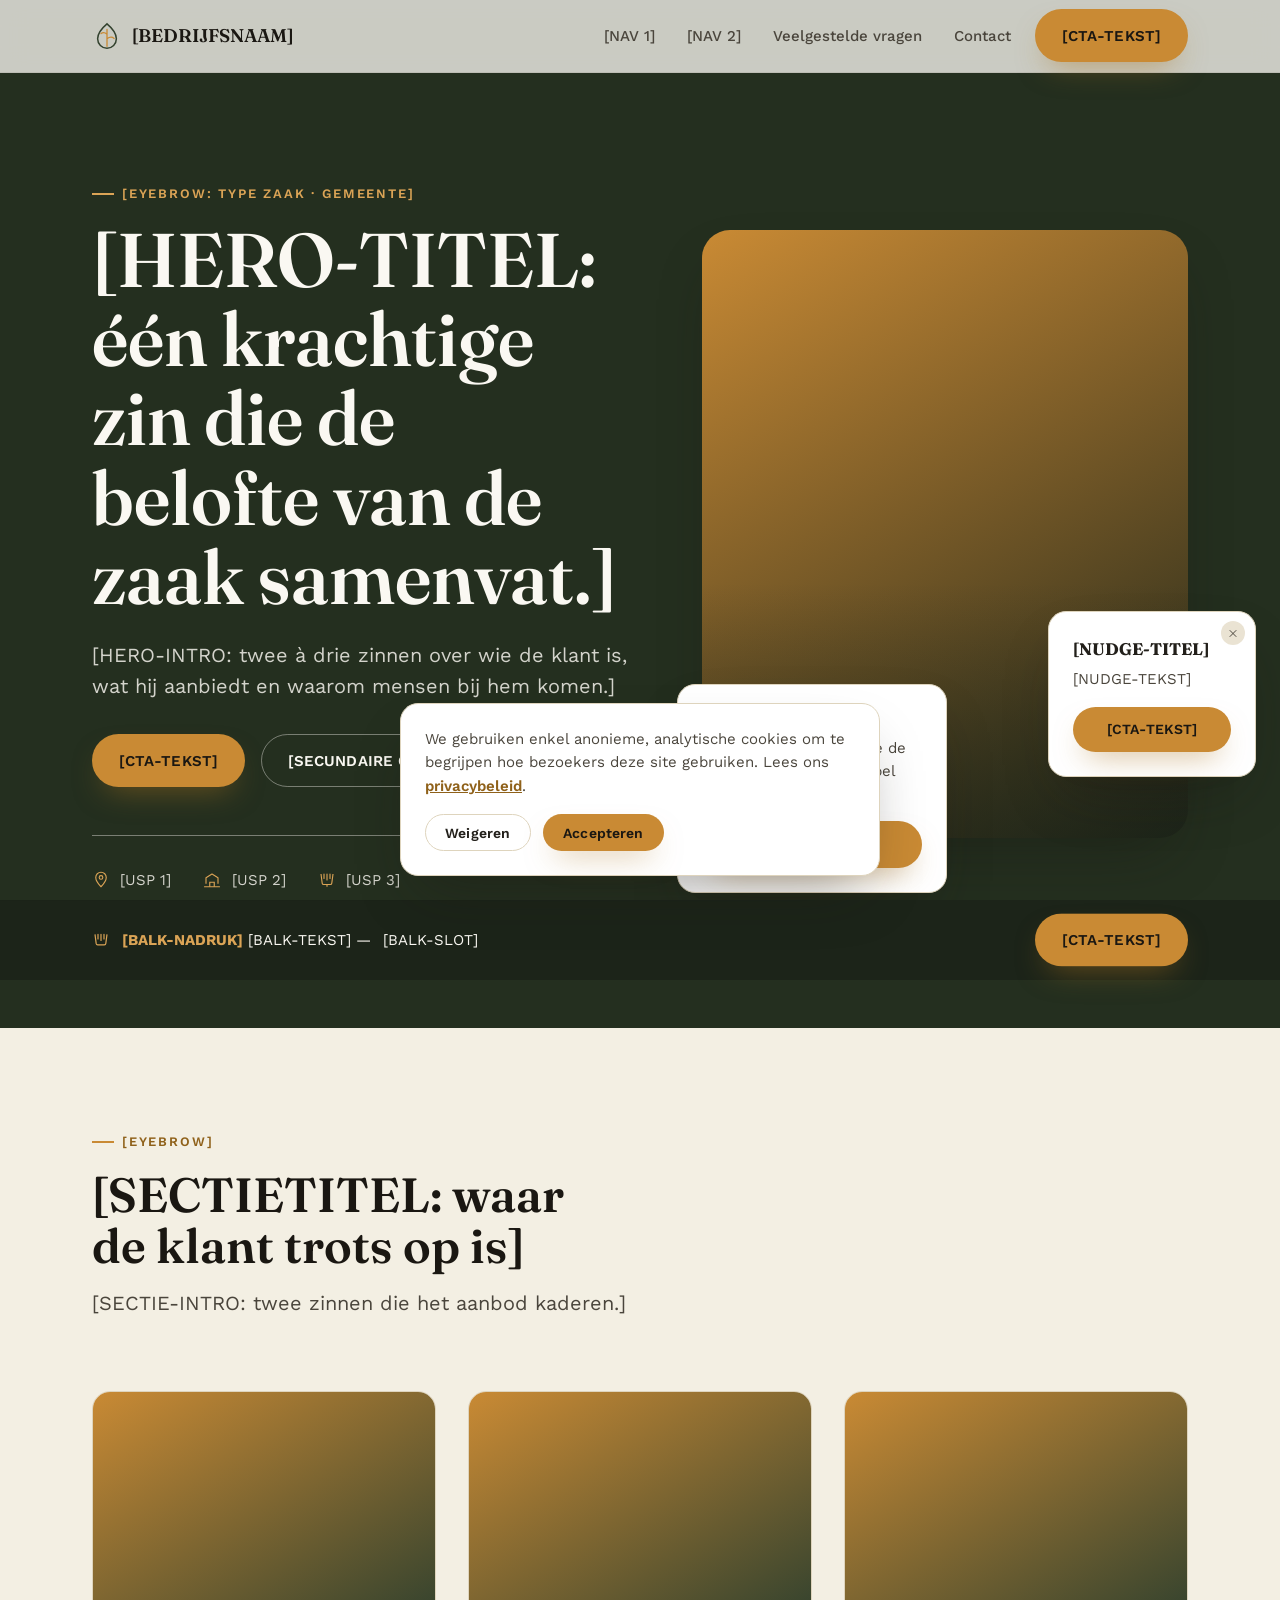
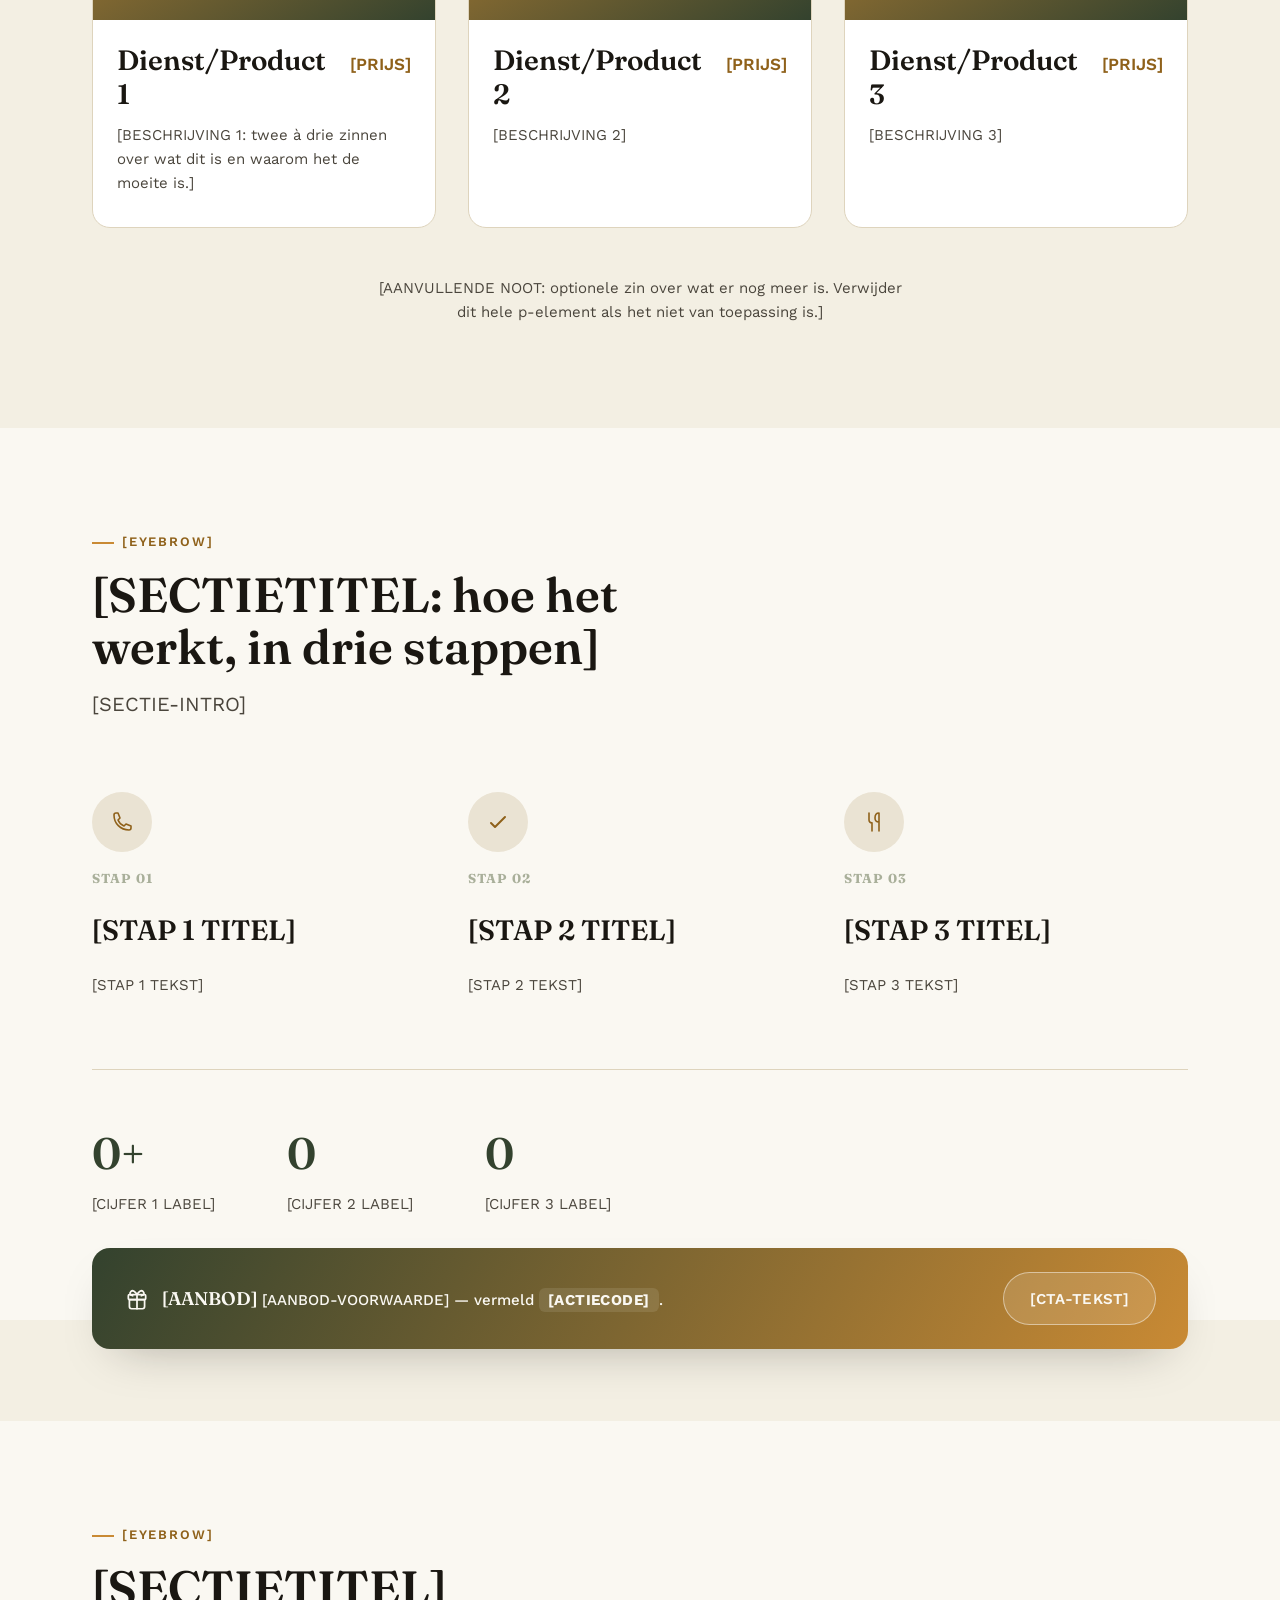
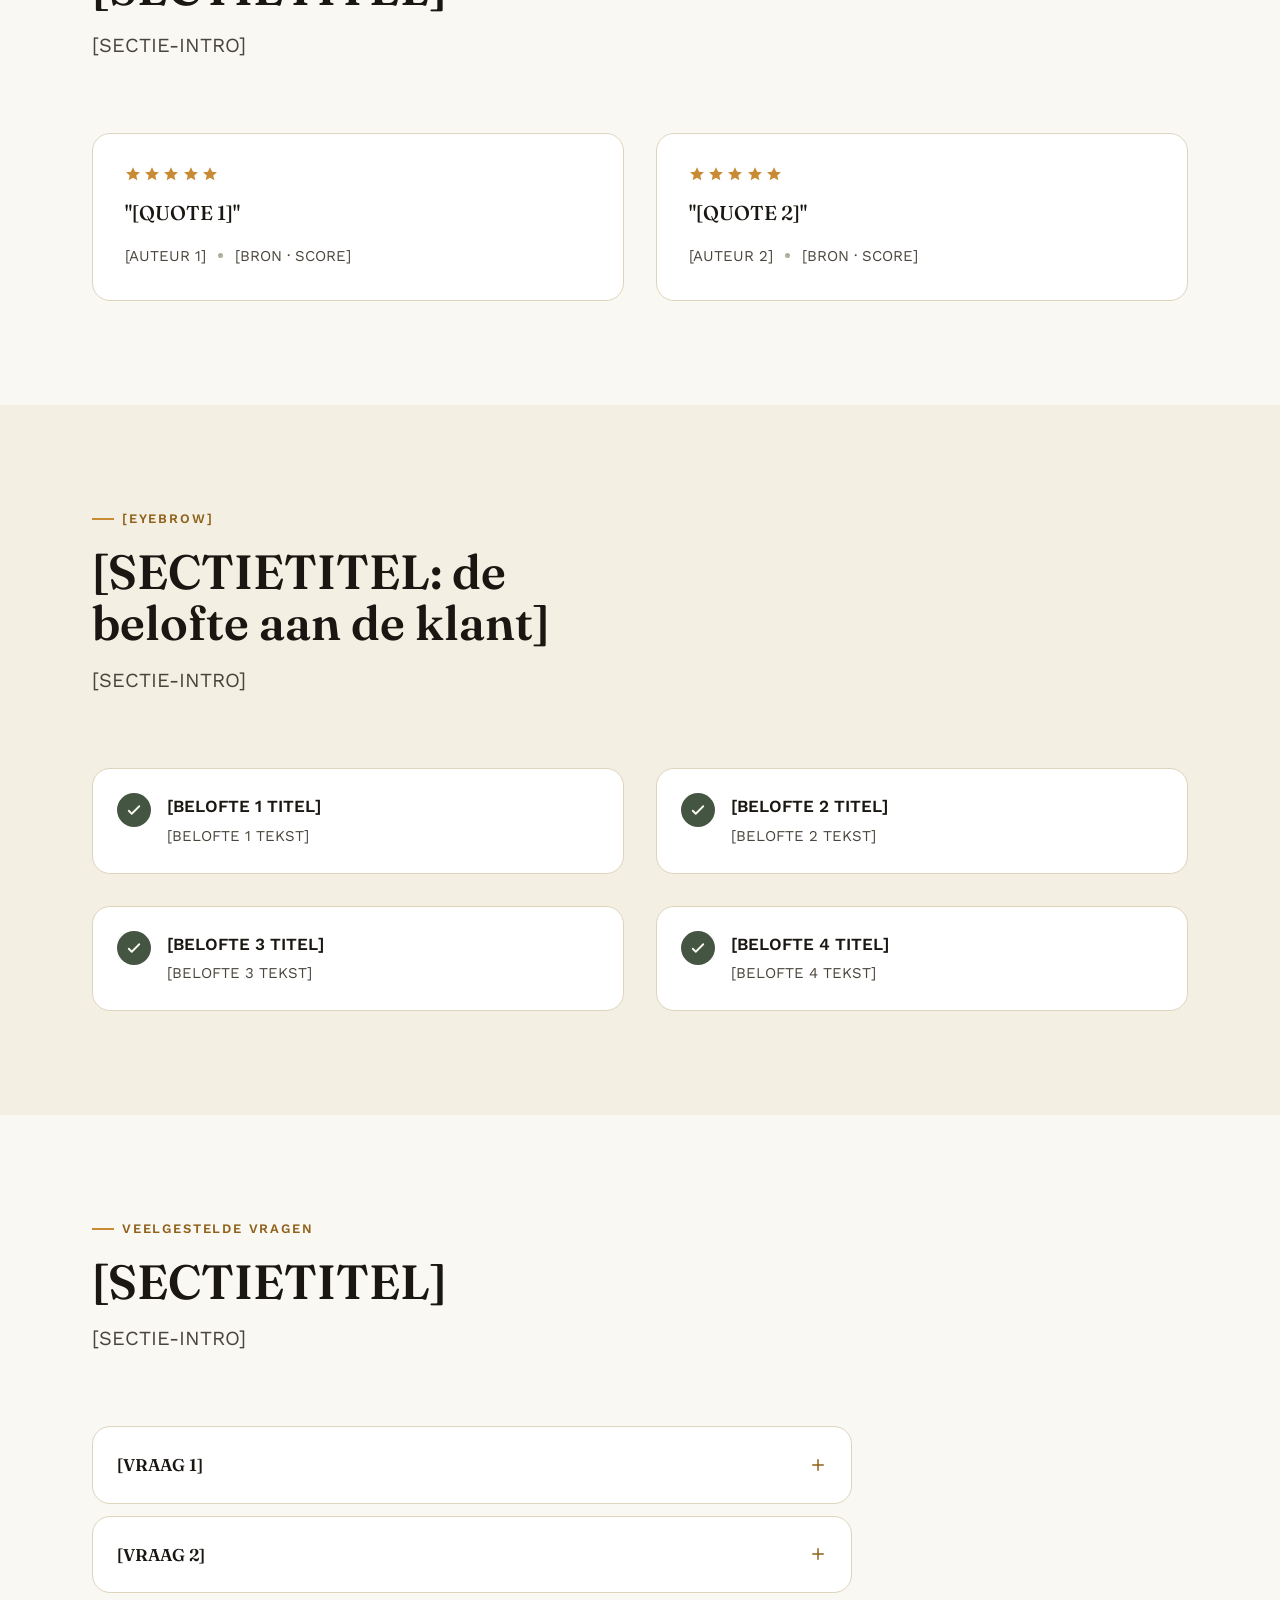
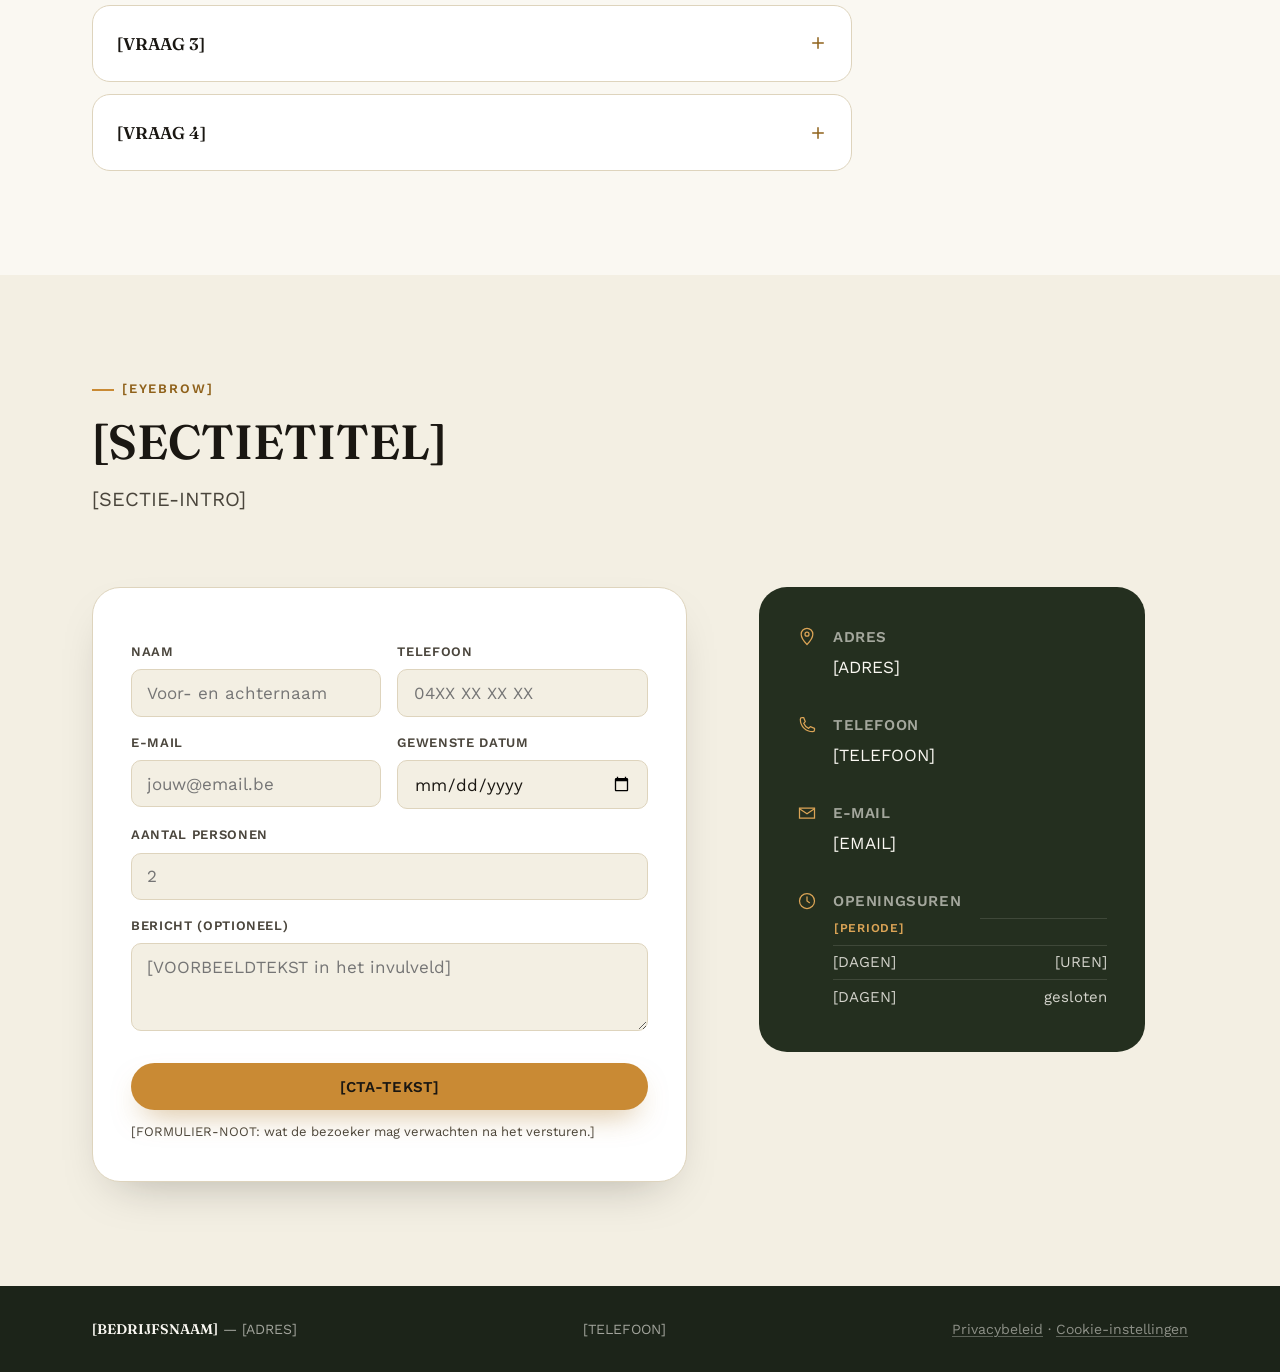
==== index.html @ 11e0e674 "Initial commit" ====
<!--
  ══════════════════════════════════════════════════════════════════════════
  IDENTO WEBSITE STARTER — homepage
  Alles tussen vierkante haken is een placeholder die je per klant invult.
  De antwoorden komen uit de ingevulde PROJECT-BRIEF.md (zie de blanco fiche
  in project-intake.md). Zoek in de repo op "[" om te zien wat nog open is;
  project-kickoff-prompt.md bevat de prompt die dit in een keer invult.

  Bij koppeling van het echte domein: vervang overal https://[DOMEIN]/ door
  de echte URL — hier in de link/meta-tags, in de JSON-LD onderaan de head,
  en in /sitemap.xml en /robots.txt.
  ══════════════════════════════════════════════════════════════════════════
-->
<!DOCTYPE html>
<html lang="nl">
<head>
  <meta charset="utf-8">
  <meta name="viewport" content="width=device-width, initial-scale=1">
  <title>[BEDRIJFSNAAM] — [KORTE BESCHRIJVING]</title>
  <meta name="description" content="[META-BESCHRIJVING: 1 zin van max 155 tekens die de zaak samenvat.]">
  <meta name="robots" content="index, follow">
  <link rel="canonical" href="https://[DOMEIN]/">
  <meta name="theme-color" content="#33422e">

  <!-- Open Graph (Facebook, WhatsApp, LinkedIn...) -->
  <meta property="og:type" content="website">
  <meta property="og:site_name" content="[BEDRIJFSNAAM]">
  <meta property="og:locale" content="nl_BE">
  <meta property="og:title" content="[BEDRIJFSNAAM] — [KORTE BESCHRIJVING]">
  <meta property="og:description" content="[META-BESCHRIJVING]">
  <meta property="og:url" content="https://[DOMEIN]/">
  <meta property="og:image" content="https://[DOMEIN]/assets/img/og-image.jpg">
  <meta property="og:image:width" content="1200">
  <meta property="og:image:height" content="630">
  <meta property="og:image:alt" content="[OG-AFBEELDING ALT-TEKST]">

  <!-- Twitter/X -->
  <meta name="twitter:card" content="summary_large_image">
  <meta name="twitter:title" content="[BEDRIJFSNAAM] — [KORTE BESCHRIJVING]">
  <meta name="twitter:description" content="[META-BESCHRIJVING]">
  <meta name="twitter:image" content="https://[DOMEIN]/assets/img/og-image.jpg">

  <!-- Favicons.
       favicon.ico en assets/img/favicon.svg zitten in deze template als
       neutrale placeholder. Nog toe te voegen per klant:
         assets/img/apple-touch-icon.png   (180x180)
         assets/img/icon-192.png           (PWA-manifest)
         assets/img/icon-512.png           (PWA-manifest)
         assets/img/og-image.jpg           (1200x630, social sharing) -->
  <link rel="icon" href="favicon.ico" sizes="any">
  <link rel="icon" href="assets/img/favicon.svg" type="image/svg+xml">
  <link rel="apple-touch-icon" href="assets/img/apple-touch-icon.png">
  <link rel="manifest" href="site.webmanifest">

  <!-- Fonts: preconnect + non-blocking load (print-media trick), met
       noscript-fallback. Andere fonts per klant? Pas ze hier én in
       brand.css (--font-display / --font-body) samen aan. -->
  <link rel="preconnect" href="https://fonts.googleapis.com">
  <link rel="preconnect" href="https://fonts.gstatic.com" crossorigin>
  <link rel="preload" as="style" href="https://fonts.googleapis.com/css2?family=Fraunces:opsz,wght@9..144,400;9..144,500;9..144,600;9..144,700&family=Work+Sans:wght@400;500;600;700&display=swap">
  <link href="https://fonts.googleapis.com/css2?family=Fraunces:opsz,wght@9..144,400;9..144,500;9..144,600;9..144,700&family=Work+Sans:wght@400;500;600;700&display=swap" rel="stylesheet" media="print" onload="this.media='all'">
  <noscript><link href="https://fonts.googleapis.com/css2?family=Fraunces:opsz,wght@9..144,400;9..144,500;9..144,600;9..144,700&family=Work+Sans:wght@400;500;600;700&display=swap" rel="stylesheet"></noscript>

  <!-- Volgorde is belangrijk: brand → layout → components → pagina -->
  <link rel="stylesheet" href="assets/css/brand.css">
  <link rel="stylesheet" href="assets/css/layout.css">
  <link rel="stylesheet" href="assets/css/components.css">
  <link rel="stylesheet" href="assets/css/pages/home.css">

  <!-- JSON-LD: structured data voor Google. Zelfde veldstructuur als een
       ingevuld project, maar met placeholders. Kies bij @type het passende
       schema.org-type voor de klant: LocalBusiness, Restaurant, Store,
       ProfessionalService, Dentist, HairSalon... -->
  <script type="application/ld+json">
  {
    "@context": "https://schema.org",
    "@type": "LocalBusiness",
    "@id": "https://[DOMEIN]/#bedrijf",
    "name": "[BEDRIJFSNAAM]",
    "image": ["https://[DOMEIN]/assets/img/og-image.jpg"],
    "url": "https://[DOMEIN]/",
    "telephone": "[TELEFOON-E164]",
    "email": "[EMAIL]",
    "priceRange": "[PRIJSKLASSE]",
    "address": {
      "@type": "PostalAddress",
      "streetAddress": "[STRAAT EN NUMMER]",
      "postalCode": "[POSTCODE]",
      "addressLocality": "[GEMEENTE]",
      "addressCountry": "BE"
    },
    "geo": {
      "@type": "GeoCoordinates",
      "latitude": 0.0,
      "longitude": 0.0
    },
    "sameAs": [
      "https://[DOMEIN]/",
      "[SOCIAL-MEDIA-URL]"
    ],
    "openingHoursSpecification": [
      { "@type": "OpeningHoursSpecification", "dayOfWeek": ["Monday","Tuesday","Wednesday","Thursday","Friday"], "opens": "09:00", "closes": "17:00" }
    ]
  }
  </script>
</head>
<body>

<a class="skip-link" href="#main-content">Ga naar inhoud</a>

<div class="progress-bar" aria-hidden="true"><div class="progress-bar-fill" id="progressFill"></div></div>

<nav class="nav" aria-label="Hoofdnavigatie">
  <div class="wrap nav-inner">
    <a href="#hero" class="brand-mark">
      <!-- Placeholder-logo. Vervang dit svg-blok door het logo van de klant,
           of zet er een img met het logobestand in de plaats. -->
      <svg width="30" height="30" viewBox="0 0 32 32" fill="none" aria-hidden="true">
        <path d="M16 3C10 8 6 13.5 6 19a10 10 0 0 0 20 0c0-5.5-4-11-10-16Z" stroke="#33422e" stroke-width="1.6"/>
        <path d="M16 9v18M16 14c-2.4-2-4.6-2-6.4-.6M16 19c2.8-2.2 5.4-2.2 7.6-.4" stroke="#c98a34" stroke-width="1.4" stroke-linecap="round"/>
      </svg>
      [BEDRIJFSNAAM]
    </a>
    <div class="nav-cta">
      <div class="nav-links-list">
        <a href="#diensten">[NAV 1]</a>
        <a href="#ervaringen">[NAV 2]</a>
        <a href="#faq">Veelgestelde vragen</a>
        <a href="contact/">Contact</a>
      </div>
      <a href="#contact-formulier" class="btn btn-primary nav-pulse-btn">[CTA-TEKST]</a>
    </div>
  </div>
</nav>

<header class="hero" id="hero">
  <div class="hero-mesh" aria-hidden="true"></div>
  <div class="wrap hero-grid">
    <div class="hero-card reveal">
      <span class="eyebrow">[EYEBROW: type zaak · gemeente]</span>
      <h1>[HERO-TITEL: één krachtige zin die de belofte van de zaak samenvat.]</h1>
      <p class="lead">[HERO-INTRO: twee à drie zinnen over wie de klant is, wat hij aanbiedt en waarom mensen bij hem komen.]</p>
      <div class="hero-actions">
        <a href="#contact-formulier" class="btn btn-primary">
          [CTA-TEKST]
        </a>
        <a href="#diensten" class="btn btn-ghost">[SECUNDAIRE CTA]</a>
      </div>
      <div class="hero-chips">
        <div class="hero-chip">
          <svg width="18" height="18" viewBox="0 0 24 24" fill="none" aria-hidden="true"><path d="M12 21s7-7.4 7-12.4A7 7 0 0 0 5 8.6C5 13.6 12 21 12 21Z" stroke="currentColor" stroke-width="1.5" stroke-linejoin="round"/><circle cx="12" cy="8.6" r="2.4" stroke="currentColor" stroke-width="1.5"/></svg>
          [USP 1]
        </div>
        <div class="hero-chip">
          <svg width="18" height="18" viewBox="0 0 24 24" fill="none" aria-hidden="true"><path d="M4 17V9l8-5 8 5v8" stroke="currentColor" stroke-width="1.5" stroke-linejoin="round"/><path d="M9 21v-6h6v6" stroke="currentColor" stroke-width="1.5"/><path d="M2 21h20" stroke="currentColor" stroke-width="1.5" stroke-linecap="round"/></svg>
          [USP 2]
        </div>
        <div class="hero-chip">
          <svg width="18" height="18" viewBox="0 0 24 24" fill="none" aria-hidden="true"><path d="M4 4l1.6 12.4A2 2 0 0 0 7.6 18h8.8a2 2 0 0 0 2-1.8L20 4" stroke="currentColor" stroke-width="1.5" stroke-linejoin="round"/><path d="M8 4v6M12 4v8M16 4v6" stroke="currentColor" stroke-width="1.5" stroke-linecap="round"/><path d="M12 18v3" stroke="currentColor" stroke-width="1.5"/></svg>
          [USP 3]
        </div>
      </div>
    </div>

    <div class="hero-visual reveal" id="heroVisual">
      <!-- HERO-AFBEELDING — nu een lege gradient-placeholder.
           .hero-photo heeft in home.css al een merkgradient als achtergrond,
           dus dit blok is meteen presentabel zonder dat er een bestand is.

           Een echte foto erin? Plaats een picture-element binnen de div
           hieronder (assets/img/hero.avif / .webp / .jpg, ca. 1100x693),
           met avif en webp als source en jpg als img-fallback, plus
           loading="eager" en fetchpriority="high".

           De parallax in site.js zoekt een img binnen #heroPhoto en doet
           gewoon niets zolang die er niet is. -->
      <div class="hero-photo" id="heroPhoto"></div>
      <div class="hero-booking-card">
        <div class="hero-booking-top">
          <svg width="18" height="18" viewBox="0 0 24 24" fill="none" aria-hidden="true"><path d="M4 4l1.6 12.4A2 2 0 0 0 7.6 18h8.8a2 2 0 0 0 2-1.8L20 4" stroke="currentColor" stroke-width="1.6" stroke-linejoin="round"/><path d="M8 4v6M12 4v8M16 4v6" stroke="currentColor" stroke-width="1.6" stroke-linecap="round"/></svg>
          <span>[BLOKTITEL]</span>
        </div>
        <p>[BLOKTEKST: één zin die de bezoeker over de drempel helpt.]</p>
        <a href="#contact-formulier" class="btn btn-primary">[CTA-TEKST]</a>
      </div>
    </div>
  </div>
</header>

<main id="main-content">
  <!-- ══ DIENSTEN / PRODUCTEN ══
       Drie kaarten als startpunt. Per klant vul je titel, prijs en
       beschrijving in. Meer of minder dan drie? Kopieer of verwijder een
       article.dish-card; het grid schikt zich automatisch.

       De gekleurde vlakken komen uit .dish-visual-1/2/3 in home.css. Wil je
       er foto's in, plaats dan een img binnen .dish-visual met
       loading="lazy". De CSS zorgt zelf voor object-fit: cover in een vast
       3:2-kader, dus staande én liggende bronfoto's krijgen dezelfde
       hoogte en de kaarten blijven gelijk. -->
  <section class="section" id="diensten">
    <div class="wrap">
      <div class="section-head reveal">
        <span class="eyebrow">[EYEBROW]</span>
        <h2>[SECTIETITEL: waar de klant trots op is]</h2>
        <p>[SECTIE-INTRO: twee zinnen die het aanbod kaderen.]</p>
      </div>
      <div class="dish-grid">
        <article class="dish-card reveal">
          <div class="dish-visual dish-visual-1"></div>
          <div class="dish-body">
            <div class="dish-top">
              <h3>Dienst/Product 1</h3>
              <span class="dish-price">[PRIJS]</span>
            </div>
            <p>[BESCHRIJVING 1: twee à drie zinnen over wat dit is en waarom het de moeite is.]</p>
          </div>
        </article>

        <article class="dish-card reveal">
          <div class="dish-visual dish-visual-2"></div>
          <div class="dish-body">
            <div class="dish-top">
              <h3>Dienst/Product 2</h3>
              <span class="dish-price">[PRIJS]</span>
            </div>
            <p>[BESCHRIJVING 2]</p>
          </div>
        </article>

        <article class="dish-card reveal">
          <div class="dish-visual dish-visual-3"></div>
          <div class="dish-body">
            <div class="dish-top">
              <h3>Dienst/Product 3</h3>
              <span class="dish-price">[PRIJS]</span>
            </div>
            <p>[BESCHRIJVING 3]</p>
          </div>
        </article>
      </div>
      <p class="dish-note reveal">[AANVULLENDE NOOT: optionele zin over wat er nog meer is. Verwijder dit hele p-element als het niet van toepassing is.]</p>
    </div>
  </section>

  <section class="section section-alt" id="zo-werkt-het">
    <div class="wrap">
      <div class="section-head reveal">
        <span class="eyebrow">[EYEBROW]</span>
        <h2>[SECTIETITEL: hoe het werkt, in drie stappen]</h2>
        <p>[SECTIE-INTRO]</p>
      </div>
      <div class="steps-grid">
        <div class="step-card reveal">
          <div class="step-icon">
            <svg width="24" height="24" viewBox="0 0 24 24" fill="none" aria-hidden="true"><path d="M4 5c0-1 1-2 2-2h2l2 5-2 2c1 2.5 3.5 5 6 6l2-2 5 2v2c0 1-1 2-2 2C10.5 20 4 13.5 4 5Z" stroke="currentColor" stroke-width="1.6" stroke-linejoin="round"/></svg>
          </div>
          <span class="step-num">STAP 01</span>
          <h3>[STAP 1 TITEL]</h3>
          <p>[STAP 1 TEKST]</p>
        </div>
        <div class="step-card reveal">
          <div class="step-icon">
            <svg width="24" height="24" viewBox="0 0 24 24" fill="none" aria-hidden="true"><path d="M5 13l4 4L19 7" stroke="currentColor" stroke-width="2" stroke-linecap="round" stroke-linejoin="round"/></svg>
          </div>
          <span class="step-num">STAP 02</span>
          <h3>[STAP 2 TITEL]</h3>
          <p>[STAP 2 TEKST]</p>
        </div>
        <div class="step-card reveal">
          <div class="step-icon">
            <svg width="24" height="24" viewBox="0 0 24 24" fill="none" aria-hidden="true"><path d="M7 3v7c0 1.7 1.3 3 3 2.8V21M17 3v18M17 3c-2.5 0-4 1.8-4 5s1.5 4 4 4" stroke="currentColor" stroke-width="1.6" stroke-linecap="round" stroke-linejoin="round"/></svg>
          </div>
          <span class="step-num">STAP 03</span>
          <h3>[STAP 3 TITEL]</h3>
          <p>[STAP 3 TEKST]</p>
        </div>
      </div>
      <!-- data-count-to is het eindgetal waar de teller naartoe animeert.
           Zet daar het echte cijfer; de tekst ertussen is wat een bezoeker
           zonder JavaScript ziet. -->
      <div class="stats-row reveal">
        <div class="stat-item">
          <span class="stat-num" data-count-to="0" data-suffix="+">0+</span>
          <span class="stat-label">[CIJFER 1 LABEL]</span>
        </div>
        <div class="stat-item">
          <span class="stat-num" data-count-to="0">0</span>
          <span class="stat-label">[CIJFER 2 LABEL]</span>
        </div>
        <div class="stat-item">
          <span class="stat-num" data-count-to="0">0</span>
          <span class="stat-label">[CIJFER 3 LABEL]</span>
        </div>
      </div>
    </div>
  </section>

  <!-- Actiebalk. Geen aanbieding bij deze klant? Verwijder deze hele wrap-div. -->
  <div class="wrap">
    <div class="offer-bar reveal">
      <div class="offer-bar-text">
        <svg width="26" height="26" viewBox="0 0 24 24" fill="none" aria-hidden="true"><path d="M12 8v13M12 8c-1.5-3-4-4.5-5.5-3S5 8.5 8 9M12 8c1.5-3 4-4.5 5.5-3S19 8.5 16 9" stroke="#faf8f2" stroke-width="1.6" stroke-linecap="round" stroke-linejoin="round"/><rect x="4" y="8" width="16" height="4.5" rx="1" stroke="#faf8f2" stroke-width="1.6"/><path d="M5 12.5h14V19a2 2 0 0 1-2 2H7a2 2 0 0 1-2-2v-6.5Z" stroke="#faf8f2" stroke-width="1.6" stroke-linejoin="round"/></svg>
        <span><strong>[AANBOD]</strong> [AANBOD-VOORWAARDE] — vermeld <code>[ACTIECODE]</code>.</span>
      </div>
      <a href="#contact-formulier" class="btn btn-outline" style="background:rgba(250,248,242,0.14); border-color:rgba(250,248,242,0.5); color:var(--linen-50);">[CTA-TEKST]</a>
    </div>
  </div>

  <!-- ══ ERVARINGEN ══
       Gebruik hier alleen echte, herleidbare quotes. Verzonnen reviews zijn
       in België een misleidende handelspraktijk. Heeft de klant nog geen
       reviews? Verwijder dan deze hele section. -->
  <section class="section section-alt" id="ervaringen">
    <div class="wrap">
      <div class="section-head reveal">
        <span class="eyebrow">[EYEBROW]</span>
        <h2>[SECTIETITEL]</h2>
        <p>[SECTIE-INTRO]</p>
      </div>
      <div class="quote-row">
        <div class="quote-card reveal">
          <div class="stars" aria-hidden="true">
            <svg width="16" height="16" viewBox="0 0 20 20" fill="currentColor"><path d="M10 1.5l2.6 5.6 6.1.6-4.6 4.1 1.3 6-5.4-3.1-5.4 3.1 1.3-6-4.6-4.1 6.1-.6L10 1.5Z"/></svg>
            <svg width="16" height="16" viewBox="0 0 20 20" fill="currentColor"><path d="M10 1.5l2.6 5.6 6.1.6-4.6 4.1 1.3 6-5.4-3.1-5.4 3.1 1.3-6-4.6-4.1 6.1-.6L10 1.5Z"/></svg>
            <svg width="16" height="16" viewBox="0 0 20 20" fill="currentColor"><path d="M10 1.5l2.6 5.6 6.1.6-4.6 4.1 1.3 6-5.4-3.1-5.4 3.1 1.3-6-4.6-4.1 6.1-.6L10 1.5Z"/></svg>
            <svg width="16" height="16" viewBox="0 0 20 20" fill="currentColor"><path d="M10 1.5l2.6 5.6 6.1.6-4.6 4.1 1.3 6-5.4-3.1-5.4 3.1 1.3-6-4.6-4.1 6.1-.6L10 1.5Z"/></svg>
            <svg width="16" height="16" viewBox="0 0 20 20" fill="currentColor"><path d="M10 1.5l2.6 5.6 6.1.6-4.6 4.1 1.3 6-5.4-3.1-5.4 3.1 1.3-6-4.6-4.1 6.1-.6L10 1.5Z"/></svg>
          </div>
          <p class="quote-text">"[QUOTE 1]"</p>
          <div class="quote-attr"><span>[AUTEUR 1]</span><span class="dot"></span><span>[BRON · SCORE]</span></div>
        </div>
        <div class="quote-card reveal">
          <div class="stars" aria-hidden="true">
            <svg width="16" height="16" viewBox="0 0 20 20" fill="currentColor"><path d="M10 1.5l2.6 5.6 6.1.6-4.6 4.1 1.3 6-5.4-3.1-5.4 3.1 1.3-6-4.6-4.1 6.1-.6L10 1.5Z"/></svg>
            <svg width="16" height="16" viewBox="0 0 20 20" fill="currentColor"><path d="M10 1.5l2.6 5.6 6.1.6-4.6 4.1 1.3 6-5.4-3.1-5.4 3.1 1.3-6-4.6-4.1 6.1-.6L10 1.5Z"/></svg>
            <svg width="16" height="16" viewBox="0 0 20 20" fill="currentColor"><path d="M10 1.5l2.6 5.6 6.1.6-4.6 4.1 1.3 6-5.4-3.1-5.4 3.1 1.3-6-4.6-4.1 6.1-.6L10 1.5Z"/></svg>
            <svg width="16" height="16" viewBox="0 0 20 20" fill="currentColor"><path d="M10 1.5l2.6 5.6 6.1.6-4.6 4.1 1.3 6-5.4-3.1-5.4 3.1 1.3-6-4.6-4.1 6.1-.6L10 1.5Z"/></svg>
            <svg width="16" height="16" viewBox="0 0 20 20" fill="currentColor"><path d="M10 1.5l2.6 5.6 6.1.6-4.6 4.1 1.3 6-5.4-3.1-5.4 3.1 1.3-6-4.6-4.1 6.1-.6L10 1.5Z"/></svg>
          </div>
          <p class="quote-text">"[QUOTE 2]"</p>
          <div class="quote-attr"><span>[AUTEUR 2]</span><span class="dot"></span><span>[BRON · SCORE]</span></div>
        </div>
      </div>
    </div>
  </section>

  <section class="section" id="garantie">
    <div class="wrap">
      <div class="section-head reveal">
        <span class="eyebrow">[EYEBROW]</span>
        <h2>[SECTIETITEL: de belofte aan de klant]</h2>
        <p>[SECTIE-INTRO]</p>
      </div>
      <div class="guarantee-grid">
        <div class="guarantee-item reveal">
          <div class="guarantee-check">
            <svg width="18" height="18" viewBox="0 0 24 24" fill="none" aria-hidden="true"><path d="M5 13l4 4L19 7" stroke="#faf8f2" stroke-width="2.4" stroke-linecap="round" stroke-linejoin="round"/></svg>
          </div>
          <div>
            <h3>[BELOFTE 1 TITEL]</h3>
            <p>[BELOFTE 1 TEKST]</p>
          </div>
        </div>
        <div class="guarantee-item reveal">
          <div class="guarantee-check">
            <svg width="18" height="18" viewBox="0 0 24 24" fill="none" aria-hidden="true"><path d="M5 13l4 4L19 7" stroke="#faf8f2" stroke-width="2.4" stroke-linecap="round" stroke-linejoin="round"/></svg>
          </div>
          <div>
            <h3>[BELOFTE 2 TITEL]</h3>
            <p>[BELOFTE 2 TEKST]</p>
          </div>
        </div>
        <div class="guarantee-item reveal">
          <div class="guarantee-check">
            <svg width="18" height="18" viewBox="0 0 24 24" fill="none" aria-hidden="true"><path d="M5 13l4 4L19 7" stroke="#faf8f2" stroke-width="2.4" stroke-linecap="round" stroke-linejoin="round"/></svg>
          </div>
          <div>
            <h3>[BELOFTE 3 TITEL]</h3>
            <p>[BELOFTE 3 TEKST]</p>
          </div>
        </div>
        <div class="guarantee-item reveal">
          <div class="guarantee-check">
            <svg width="18" height="18" viewBox="0 0 24 24" fill="none" aria-hidden="true"><path d="M5 13l4 4L19 7" stroke="#faf8f2" stroke-width="2.4" stroke-linecap="round" stroke-linejoin="round"/></svg>
          </div>
          <div>
            <h3>[BELOFTE 4 TITEL]</h3>
            <p>[BELOFTE 4 TEKST]</p>
          </div>
        </div>
      </div>
    </div>
  </section>

  <section class="section section-alt" id="faq">
    <div class="wrap">
      <div class="section-head reveal">
        <span class="eyebrow">Veelgestelde vragen</span>
        <h2>[SECTIETITEL]</h2>
        <p>[SECTIE-INTRO]</p>
      </div>
      <div class="faq-list">
        <details class="faq-item reveal">
          <summary>[VRAAG 1]<svg class="faq-chevron" width="18" height="18" viewBox="0 0 24 24" fill="none" aria-hidden="true"><path d="M12 5v14M5 12h14" stroke="currentColor" stroke-width="2" stroke-linecap="round"/></svg></summary>
          <p>[ANTWOORD 1]</p>
        </details>
        <details class="faq-item reveal">
          <summary>[VRAAG 2]<svg class="faq-chevron" width="18" height="18" viewBox="0 0 24 24" fill="none" aria-hidden="true"><path d="M12 5v14M5 12h14" stroke="currentColor" stroke-width="2" stroke-linecap="round"/></svg></summary>
          <p>[ANTWOORD 2]</p>
        </details>
        <details class="faq-item reveal">
          <summary>[VRAAG 3]<svg class="faq-chevron" width="18" height="18" viewBox="0 0 24 24" fill="none" aria-hidden="true"><path d="M12 5v14M5 12h14" stroke="currentColor" stroke-width="2" stroke-linecap="round"/></svg></summary>
          <p>[ANTWOORD 3]</p>
        </details>
        <details class="faq-item reveal">
          <summary>[VRAAG 4]<svg class="faq-chevron" width="18" height="18" viewBox="0 0 24 24" fill="none" aria-hidden="true"><path d="M12 5v14M5 12h14" stroke="currentColor" stroke-width="2" stroke-linecap="round"/></svg></summary>
          <p>[ANTWOORD 4]</p>
        </details>
      </div>
    </div>
  </section>

  <!-- ══ AANVRAAGFORMULIER ══
       De velden datum en aantal personen zijn een voorbeeld van een aanvraag
       met extra gegevens. Verwijder wat niet past: de validatie in
       contact-form.js kent regels voor naam, email, telefoon, datum,
       personen en bericht, en past enkel toe wat effectief aanwezig is. -->
  <section class="section" id="contact-formulier">
    <div class="wrap">
      <div class="section-head reveal">
        <span class="eyebrow">[EYEBROW]</span>
        <h2>[SECTIETITEL]</h2>
        <p>[SECTIE-INTRO]</p>
      </div>
      <div class="contact-grid">
        <form class="form-card reveal" id="reserveForm" data-ajax-form>
          <div class="form-row">
            <div class="field">
              <label for="naam">Naam</label>
              <input type="text" id="naam" name="naam" aria-describedby="naam-error" placeholder="Voor- en achternaam" autocomplete="name" required>
              <span class="field-error" id="naam-error"></span>
            </div>
            <div class="field">
              <label for="telefoon">Telefoon</label>
              <input type="tel" id="telefoon" name="telefoon" aria-describedby="telefoon-error" placeholder="04XX XX XX XX" autocomplete="tel" inputmode="tel" required>
              <span class="field-error" id="telefoon-error"></span>
            </div>
          </div>
          <div class="form-row">
            <div class="field">
              <label for="email">E-mail</label>
              <input type="email" id="email" name="email" aria-describedby="email-error" placeholder="jouw@email.be" autocomplete="email" inputmode="email" required>
              <span class="field-error" id="email-error"></span>
            </div>
            <div class="field">
              <label for="datum">Gewenste datum</label>
              <input type="date" id="datum" name="datum" required>
            </div>
          </div>
          <div class="field">
            <label for="personen">Aantal personen</label>
            <input type="number" id="personen" name="personen" min="1" placeholder="2" required>
          </div>
          <div class="field">
            <label for="bericht">Bericht (optioneel)</label>
            <textarea id="bericht" name="bericht" rows="3" placeholder="[VOORBEELDTEKST in het invulveld]"></textarea>
          </div>

          <!-- Honeypot tegen spambots. Laat leeg — mensen zien dit veld niet. -->
          <div class="field-trap" aria-hidden="true">
            <label for="website-hero">Website</label>
            <input type="text" id="website-hero" name="website" tabindex="-1" autocomplete="off">
          </div>

          <button type="submit" class="btn btn-primary">[CTA-TEKST]</button>
          <p class="form-hint">[FORMULIER-NOOT: wat de bezoeker mag verwachten na het versturen.]</p>
          <div class="form-status" id="reserveFormStatus" aria-live="polite"></div>
          <noscript>
            <p class="form-status is-visible is-error">
              JavaScript staat uit — bel ons liever op <a href="tel:[TELEFOON-E164]">[TELEFOON]</a>
              of mail naar <a href="mailto:[EMAIL]">[EMAIL]</a>.
            </p>
          </noscript>
        </form>

        <div class="info-card reveal">
          <div class="info-row">
            <svg width="20" height="20" viewBox="0 0 24 24" fill="none" aria-hidden="true"><path d="M12 21s7-7.4 7-12.4A7 7 0 0 0 5 8.6C5 13.6 12 21 12 21Z" stroke="currentColor" stroke-width="1.5" stroke-linejoin="round"/><circle cx="12" cy="8.6" r="2.4" stroke="currentColor" stroke-width="1.5"/></svg>
            <div>
              <h4>Adres</h4>
              <p>[ADRES]</p>
            </div>
          </div>
          <div class="info-row">
            <svg width="20" height="20" viewBox="0 0 24 24" fill="none" aria-hidden="true"><path d="M4 5c0-1 1-2 2-2h2l2 5-2 2c1 2.5 3.5 5 6 6l2-2 5 2v2c0 1-1 2-2 2C10.5 20 4 13.5 4 5Z" stroke="currentColor" stroke-width="1.5" stroke-linejoin="round"/></svg>
            <div>
              <h4>Telefoon</h4>
              <p><a href="tel:[TELEFOON-E164]">[TELEFOON]</a></p>
            </div>
          </div>
          <div class="info-row">
            <svg width="20" height="20" viewBox="0 0 24 24" fill="none" aria-hidden="true"><path d="M3 6h18v12H3V6Z" stroke="currentColor" stroke-width="1.5"/><path d="m3 7 9 6 9-6" stroke="currentColor" stroke-width="1.5" stroke-linejoin="round"/></svg>
            <div>
              <h4>E-mail</h4>
              <p><a href="mailto:[EMAIL]">[EMAIL]</a></p>
            </div>
          </div>
          <div class="info-row" style="align-items:flex-start;">
            <svg width="20" height="20" viewBox="0 0 24 24" fill="none" aria-hidden="true"><path d="M12 7v5l3 2" stroke="currentColor" stroke-width="1.5" stroke-linecap="round"/><circle cx="12" cy="12" r="9" stroke="currentColor" stroke-width="1.5"/></svg>
            <div style="width:100%;">
              <h4>Openingsuren</h4>
              <!-- [OPENINGSUREN] — één tr per dag of dagbereik. Werkt de
                   klant met seizoenen, gebruik dan een th-rij als kop. -->
              <table class="hours-table">
                <tr><th>[PERIODE]</th><td></td></tr>
                <tr><td>[DAGEN]</td><td>[UREN]</td></tr>
                <tr><td>[DAGEN]</td><td>gesloten</td></tr>
              </table>
            </div>
          </div>
        </div>
      </div>
    </div>
  </section>
</main>

<footer>
  <div class="wrap footer-inner">
    <span><strong>[BEDRIJFSNAAM]</strong> — [ADRES]</span>
    <span>[TELEFOON]</span>
    <span class="footer-legal"><a href="privacy/">Privacybeleid</a> · <a href="#" data-cookie-settings>Cookie-instellingen</a></span>
  </div>
</footer>

<!-- Vaste balk die verschijnt zodra de bezoeker de hero voorbij scrollt.
     Niet nodig bij deze klant? Verwijder deze sticky-bar-div. -->
<div class="sticky-bar" id="stickyBar">
  <div class="wrap sticky-bar-inner">
    <div class="sticky-bar-msg">
      <svg width="18" height="18" viewBox="0 0 24 24" fill="none" aria-hidden="true"><path d="M4 4l1.6 12.4A2 2 0 0 0 7.6 18h8.8a2 2 0 0 0 2-1.8L20 4" stroke="currentColor" stroke-width="1.6" stroke-linejoin="round"/><path d="M8 4v6M12 4v8M16 4v6" stroke="currentColor" stroke-width="1.6" stroke-linecap="round"/></svg>
      <span class="long"><b>[BALK-NADRUK]</b>&nbsp;[BALK-TEKST] —</span>
      <span>[BALK-SLOT]</span>
    </div>
    <a href="#contact-formulier" class="btn btn-primary">[CTA-TEKST]</a>
  </div>
</div>

<!-- Schuift éénmaal per bezoek binnen, wegklikbaar.
     Niet nodig? Verwijder deze nudge-div. -->
<div class="nudge" id="nudge">
  <button type="button" class="nudge-close" id="nudgeClose" aria-label="Sluiten">
    <svg width="13" height="13" viewBox="0 0 24 24" fill="none" aria-hidden="true"><path d="M6 6l12 12M18 6 6 18" stroke="currentColor" stroke-width="2" stroke-linecap="round"/></svg>
  </button>
  <strong>[NUDGE-TITEL]</strong>
  <p>[NUDGE-TEKST]</p>
  <a href="#contact-formulier" class="btn btn-primary">[CTA-TEKST]</a>
</div>

<script src="assets/js/cookie-consent.js" data-privacy-url="privacy/" defer></script>
<script src="assets/js/analytics.js" defer></script>
<script src="assets/js/site.js" defer></script>
<script src="assets/js/contact-form.js" defer></script>
</body>
</html>
---- assets/css/brand.css ----
/* ==========================================================================
   brand.css — de merkbasis van de site
   Enige plek waar kleuren, fonts, spacing en radii gedefinieerd worden.
   Wijzig hier en de hele site volgt. Bevat GEEN component- of paginastijlen.

   ── PER KLANT AAN TE PASSEN ──────────────────────────────────────────────
   Het kleurenpalet hieronder wordt per klant aangepast op basis van
   sectie 6 van PROJECT-BRIEF.md (huisstijl: kleuren, logo, fonts, tone of
   voice). De tokens die er nu staan zijn een NEUTRAAL STARTPUNT — een
   warm, aards palet dat op zichzelf voor niemand specifiek is. Laat ze
   staan tot je de huisstijl van de klant hebt.

   Werkwijze:
   1. Vervang de hex-waarden in "Palette" door die van de klant. Houd de
      tokennamen (--moss-800, --gold-500...) ongewijzigd, of hernoem ze
      overal consequent — ze worden door de andere CSS-bestanden gebruikt.
   2. De semantische tokens eronder (--bg, --text, --accent, --brand...)
      wijzen naar het palet. Meestal hoef je daar niets te veranderen:
      pas het palet aan en de hele site volgt.
   3. Fonts: --font-display en --font-body. Wijzig je die, pas dan ook de
      Google Fonts-link in de head van elke HTML-pagina aan.
   4. Controleer het contrast na het wisselen (minimaal 4.5:1 voor
      lopende tekst) — een donker merkkleur op een lichte achtergrond
      gaat meestal goed, de omgekeerde combinatie zelden.
   ========================================================================== */

:root {
  color-scheme: light;

  /* — Palette — */
  --moss-950: #1c2419;
  --moss-900: #242f1f;
  --moss-800: #33422e;
  --moss-700: #445642;
  --gold-600: #a8721f;
  --gold-500: #c98a34;
  --gold-400: #dba456;
  --wine-700: #5f2424;
  --wine-600: #7a2e2e;
  --linen-50:  #faf8f2;
  --linen-100: #f3efe3;
  --linen-200: #eae3d3;
  --linen-300: #ded4bd;
  --sage-400: #a9af9a;
  --sage-300: #c2c7b3;
  --ink-900: #1a1712;
  --ink-800: #221f1a;
  --ink-600: #4a453c;
  --ink-400: #79746a;

  --bg: var(--linen-100);
  --surface: var(--linen-50);
  --surface-subtle: var(--linen-200);
  --surface-raised: #ffffff;
  --text: var(--ink-800);
  --text-muted: var(--ink-600);
  --border: var(--linen-300);
  --accent: var(--gold-500);
  /* Iets dieper dan --gold-600: op de lichte achtergronden (linen/wit) waar
     dit voor kleine tekst en links gebruikt wordt, haalt --gold-600 zelf maar
     3.6:1 contrast — net onder de WCAG AA-norm (4.5:1) voor gewone tekst.
     Deze tint haalt overal ≥4.5:1, zonder merkbaar minder "goud" te ogen. */
  --accent-ink: #8f611a;
  --brand: var(--moss-800);

  /* — Rollen op een donkere ondergrond (header/footer/page-header/info-card) —
     Hieronder verandert normaal NIETS per klant: je past enkel het palet
     hierboven aan, en deze rollen volgen automatisch mee. — */
  --inverse-bg: var(--moss-900);
  --inverse-bg-strong: var(--moss-950);
  --inverse-text: var(--linen-50);
  --inverse-text-emphasis: var(--linen-100);
  --inverse-text-muted: var(--sage-300);
  --inverse-text-soft: var(--sage-400);
  --inverse-text-dim: rgba(250, 248, 242, 0.6);
  --inverse-text-bright: rgba(250, 248, 242, 0.82);
  --accent-inverse: var(--gold-400);

  /* — Extra tekst-/decoratierol op een lichte ondergrond — */
  --text-strong: var(--ink-900);
  --muted-accent: var(--sage-400);

  /* — Status (formulier- en meldingsfeedback) — */
  --success: var(--moss-700);
  --success-strong: var(--moss-900);
  --success-veil: rgba(51, 66, 46, 0.08);
  --danger: var(--wine-600);
  --danger-strong: var(--wine-700);
  --danger-veil: rgba(122, 46, 46, 0.07);
  --danger-veil-soft: rgba(122, 46, 46, 0.05);
  --danger-ring: rgba(122, 46, 46, 0.35);

  /* — Doorschijnende laagjes op de --inverse-bg (nav-blur, randjes, hover) — */
  --inverse-veil-nav: rgba(250, 248, 242, 0.78);
  --inverse-border-soft: rgba(250, 248, 242, 0.4);
  --inverse-underline: rgba(250, 248, 242, 0.35);
  --inverse-hover: rgba(250, 248, 242, 0.1);
  --inverse-hairline: rgba(250, 248, 242, 0.12);
  --hairline: rgba(30, 27, 20, 0.08);

  /* — Decoratieve gloed/schaduw rond de accentkleur (CTA-knop, hero) — */
  --accent-veil: rgba(201, 138, 52, 0.28);
  --accent-veil-strong: rgba(201, 138, 52, 0.5);
  --accent-shadow: rgba(169, 114, 31, 0.55);
  --accent-shadow-strong: rgba(169, 114, 31, 0.6);
  --accent-ring: rgba(169, 114, 31, 0.35);
  --brand-veil: rgba(68, 86, 66, 0.55);
  --sheen: rgba(255, 255, 255, 0.6);

  /* — Type scale — */
  --font-display: "Fraunces", "Iowan Old Style", Georgia, serif;
  --font-body: "Work Sans", "Segoe UI", system-ui, sans-serif;

  --fs-eyebrow: 0.8125rem;
  --fs-small: 0.9375rem;
  --fs-body: 1.0625rem;
  --fs-lead: 1.25rem;
  --fs-h3: clamp(1.375rem, 1.1rem + 1.1vw, 1.75rem);
  --fs-h2: clamp(2rem, 1.5rem + 2.2vw, 3rem);
  --fs-h1: clamp(2.75rem, 1.9rem + 3.8vw, 4.75rem);

  /* — Spacing scale — */
  --sp-1: 0.25rem;
  --sp-2: 0.5rem;
  --sp-3: 0.75rem;
  --sp-4: 1rem;
  --sp-5: 1.5rem;
  --sp-6: 2rem;
  --sp-7: 3rem;
  --sp-8: 4.5rem;
  --sp-9: 6.5rem;
  --sp-10: 9rem;

  --radius-sm: 10px;
  --radius-md: 18px;
  --radius-lg: 28px;
  --shadow-soft: 0 20px 50px -25px rgba(26, 23, 18, 0.35);
  --shadow-lift: 0 28px 60px -20px rgba(26, 23, 18, 0.4);
  --ease: cubic-bezier(0.16, 1, 0.3, 1);
}

*, *::before, *::after { box-sizing: border-box; }
html {
  scroll-behavior: smooth;
}
body {
  margin: 0;
  background: var(--bg);
  color: var(--text);
  font-family: var(--font-body);
  font-size: var(--fs-body);
  line-height: 1.6;
  -webkit-font-smoothing: antialiased;
}
img { max-width: 100%; display: block; }
a { color: inherit; }
h1, h2, h3 {
  font-family: var(--font-display);
  color: var(--ink-900);
  margin: 0;
  text-wrap: balance;
  font-weight: 600;
}
p { margin: 0; }
ul { margin: 0; padding: 0; list-style: none; }
section { scroll-margin-top: 5.5rem; }
---- assets/css/layout.css ----
/* ==========================================================================
   layout.css — site-chrome & structuur die op ELKE pagina hetzelfde is:
   container, nav, footer, sectie-ritme, scroll-progressbar, reveal-animatie.
   ========================================================================== */

/* — Skip link (toetsenbord/screenreader): onzichtbaar tot het focus krijgt — */
.skip-link {
  position: absolute;
  top: -3rem;
  left: var(--sp-4);
  z-index: 100;
  background: var(--inverse-bg-strong);
  color: var(--inverse-text);
  padding: 0.7rem 1.2rem;
  border-radius: var(--radius-sm);
  font-size: var(--fs-small);
  font-weight: 600;
  text-decoration: none;
  transition: top 0.2s var(--ease);
}
.skip-link:focus {
  top: var(--sp-4);
}


/* — Container — */
.wrap {
  width: 100%;
  max-width: 1160px;
  margin-inline: auto;
  padding-inline: var(--sp-6);
}
@media (max-width: 640px) {
  .wrap { padding-inline: var(--sp-5); }
}


/* — Section scaffolding — */
.section { padding-block: var(--sp-9); }
.section-head {
  display: flex;
  flex-direction: column;
  gap: var(--sp-4);
  max-width: 640px;
  margin-bottom: var(--sp-8);
}
.section-head h2 { font-size: var(--fs-h2); line-height: 1.08; }
.section-head p { color: var(--text-muted); font-size: var(--fs-lead); line-height: 1.55; }
.section-alt { background: var(--surface); }


/* — Page header — compacte kop voor subpagina's (geen volledige hero).
   Gebruik op elke pagina behalve de homepage. — */
.page-header {
  position: relative;
  padding-top: calc(4.5rem + var(--sp-8));
  padding-bottom: var(--sp-8);
  background: var(--inverse-bg);
  color: var(--inverse-text);
  overflow: hidden;
}
.page-header::after {
  content: "";
  position: absolute;
  inset: 0;
  background:
    radial-gradient(60% 90% at 12% 0%, var(--accent-veil), transparent 65%),
    radial-gradient(50% 80% at 95% 100%, var(--brand-veil), transparent 70%);
  pointer-events: none;
}
.page-header > .wrap { position: relative; z-index: 1; }
.page-header .eyebrow { color: var(--accent-inverse); }
.page-header .eyebrow::before { background: var(--accent-inverse); }
.page-header h1 {
  margin-top: var(--sp-3);
  color: var(--inverse-text);
  font-size: var(--fs-h2);
  line-height: 1.08;
  max-width: 22ch;
}
.page-header p {
  margin-top: var(--sp-4);
  max-width: 58ch;
  color: var(--inverse-text-muted);
  font-size: var(--fs-lead);
  line-height: 1.55;
}

/* — Breadcrumb — */
.breadcrumb {
  display: flex;
  align-items: center;
  gap: var(--sp-2);
  margin-top: var(--sp-5);
  font-size: var(--fs-eyebrow);
  color: var(--inverse-text-soft);
}
.breadcrumb a { text-decoration: none; transition: color 0.2s ease; }
.breadcrumb a:hover { color: var(--accent-inverse); }
.breadcrumb span[aria-current] { color: var(--inverse-text-emphasis); }


/* — Nav — */
.nav {
  position: fixed;
  top: 0; left: 0; right: 0;
  z-index: 50;
  background: var(--inverse-veil-nav);
  backdrop-filter: blur(14px) saturate(140%);
  -webkit-backdrop-filter: blur(14px) saturate(140%);
  border-bottom: 1px solid var(--hairline);
}
.nav-inner {
  display: flex;
  align-items: center;
  justify-content: space-between;
  height: 4.5rem;
}
.brand-mark {
  display: flex;
  align-items: center;
  gap: 0.6rem;
  text-decoration: none;
  font-family: var(--font-display);
  font-weight: 600;
  font-size: 1.15rem;
  color: var(--text-strong);
}
.brand-mark svg { flex-shrink: 0; }
.nav-links {
  display: flex;
  align-items: center;
  gap: var(--sp-6);
}
.nav-links-list a:not(.btn) {
  text-decoration: none;
  font-size: 0.9375rem;
  font-weight: 500;
  color: var(--text-muted);
  transition: color 0.2s ease;
}
.nav-links-list a:not(.btn):hover { color: var(--accent-ink); }
/* Actieve pagina in de nav — */
.nav-links-list a[aria-current="page"] {
  color: var(--text-strong);
  font-weight: 600;
  box-shadow: inset 0 -2px 0 var(--accent);
}
.nav-cta { display: flex; align-items: center; gap: var(--sp-5); }
.nav-links-list { display: flex; gap: var(--sp-6); }
@media (max-width: 760px) {
  .nav-links-list { display: none; }
}
@media (max-width: 420px) {
  .brand-mark { font-size: 1rem; gap: 0.4rem; }
  .brand-mark svg { width: 24px; height: 24px; }
  .nav .btn-primary { padding: 0.7rem 1.1rem; font-size: 0.875rem; }
}


/* — Footer — */
footer {
  background: var(--inverse-bg-strong);
  color: var(--inverse-text-dim);
  padding-block: var(--sp-6);
}
.footer-inner {
  display: flex;
  flex-wrap: wrap;
  justify-content: space-between;
  gap: var(--sp-3) var(--sp-6);
  font-size: 0.875rem;
}
.footer-inner strong { color: var(--inverse-text); font-family: var(--font-display); font-weight: 600; }
.footer-legal { opacity: 0.85; }
.footer-legal a {
  color: inherit;
  text-decoration: underline;
  text-decoration-color: var(--inverse-underline);
  text-underline-offset: 2px;
}
.footer-legal a:hover { text-decoration-color: var(--accent-inverse); }


/* — Progress bar — */
.progress-bar {
  position: fixed;
  top: 0; left: 0; right: 0;
  height: 3px;
  z-index: 60;
  pointer-events: none;
}
.progress-bar-fill {
  height: 100%;
  width: 100%;
  transform: scaleX(0);
  transform-origin: left center;
  background: linear-gradient(90deg, var(--accent), var(--danger));
  will-change: transform;
}
html.js .progress-bar-fill { transition: transform 0.12s linear; }


/* — Reveal-on-scroll (progressive enhancement) — */
/* Content stays fully opaque/readable at all times, with or without JS;
   only a gentle upward settle is deferred to the scroll trigger, so a
   stalled script or a screenshot taken before scrolling never hides text. */
.reveal { opacity: 1; transform: none; }
html.js .reveal {
  transform: translateY(16px);
  transition: transform 0.7s var(--ease);
}
html.js .reveal.is-visible { transform: none; }


/* — Motion policy: globale onderdelen — */
@media (prefers-reduced-motion: reduce) {
  html { scroll-behavior: auto; }
  html.js .reveal { transition: none; opacity: 1; transform: none; }
  .progress-bar-fill { transition: none; }
}
---- assets/css/components.css ----
/* ==========================================================================
   components.css — herbruikbare UI-onderdelen. Bruikbaar op elke pagina:
   eyebrow, buttons, quote-cards, formulier + infokaart, openingsuren, FAQ.
   ========================================================================== */

/* — Eyebrow — */
.eyebrow {
  display: inline-flex;
  align-items: center;
  gap: var(--sp-2);
  font-family: var(--font-body);
  font-size: var(--fs-eyebrow);
  font-weight: 600;
  letter-spacing: 0.14em;
  text-transform: uppercase;
  color: var(--accent-ink);
}
.eyebrow::before {
  content: "";
  width: 22px;
  height: 2px;
  background: var(--accent);
  display: inline-block;
}

/* — Buttons — */
.btn {
  display: inline-flex;
  align-items: center;
  justify-content: center;
  gap: var(--sp-2);
  font-family: var(--font-body);
  font-weight: 600;
  font-size: 0.9375rem;
  letter-spacing: 0.01em;
  padding: 0.85rem 1.6rem;
  border-radius: 999px;
  border: 1px solid transparent;
  cursor: pointer;
  text-decoration: none;
  transition: transform 0.35s var(--ease), box-shadow 0.35s var(--ease), background 0.25s ease;
  will-change: transform;
}
.btn-primary {
  background: var(--accent);
  color: var(--text-strong);
  box-shadow: 0 14px 30px -12px var(--accent-shadow);
}
.btn-primary:hover { transform: translateY(-3px); box-shadow: 0 20px 38px -14px var(--accent-shadow-strong); }
.btn-ghost {
  background: transparent;
  border-color: var(--inverse-border-soft);
  color: var(--inverse-text);
}
.btn-ghost:hover { transform: translateY(-3px); background: var(--inverse-hover); }
.btn-outline {
  background: transparent;
  border-color: var(--border);
  color: var(--text);
}
.btn-outline:hover { transform: translateY(-3px); border-color: var(--accent-ink); background: var(--surface); }


/* — Nav CTA: calm pulse + shine sweep on primary buttons — */
.nav-pulse-btn { position: relative; }
.nav-pulse-btn::before {
  content: "";
  position: absolute;
  inset: -7px;
  border-radius: 999px;
  background: radial-gradient(circle, var(--accent-veil-strong), transparent 72%);
  opacity: 0.4;
  transform: scale(0.9);
  z-index: -1;
  animation: btn-breathe 3.4s ease-in-out infinite;
}
@keyframes btn-breathe {
  0%, 100% { opacity: 0.32; transform: scale(0.88); }
  50% { opacity: 0.75; transform: scale(1.14); }
}
.btn-primary { position: relative; overflow: hidden; }
.btn-primary::after {
  content: "";
  position: absolute;
  top: 0; left: 0;
  width: 40%; height: 100%;
  background: linear-gradient(115deg, transparent, var(--sheen), transparent);
  transform: translateX(-260%) skewX(-12deg);
  opacity: 0;
  transition: transform 0.75s var(--ease), opacity 0.3s ease;
}
.btn-primary:hover::after, .btn-primary:focus-visible::after {
  transform: translateX(340%) skewX(-12deg);
  opacity: 1;
}



/* — Testimonials — */
.quote-row {
  display: grid;
  grid-template-columns: repeat(2, 1fr);
  gap: var(--sp-6);
}
@media (max-width: 760px) {
  .quote-row { grid-template-columns: 1fr; }
}
.quote-card {
  background: var(--surface-raised);
  border: 1px solid var(--border);
  border-radius: var(--radius-md);
  padding: var(--sp-6);
  display: flex;
  flex-direction: column;
  gap: var(--sp-4);
  transition: transform 0.4s var(--ease), box-shadow 0.4s var(--ease);
}
.quote-card:hover { transform: translateY(-5px); box-shadow: var(--shadow-soft); }
.stars { display: flex; gap: 0.2rem; color: var(--accent); }
.quote-card p.quote-text {
  font-family: var(--font-display);
  font-size: 1.25rem;
  line-height: 1.5;
  color: var(--text-strong);
  font-weight: 500;
}
.quote-attr {
  display: flex;
  align-items: center;
  gap: var(--sp-3);
  font-size: var(--fs-small);
  color: var(--text-muted);
}
.quote-attr .dot { width: 5px; height: 5px; border-radius: 50%; background: var(--muted-accent); }


/* — Contact — */
.contact-grid {
  display: grid;
  grid-template-columns: 1.1fr 0.9fr;
  gap: var(--sp-8);
  align-items: start;
}
@media (max-width: 900px) {
  .contact-grid { grid-template-columns: 1fr; }
}
.form-card {
  background: var(--surface-raised);
  border: 1px solid var(--border);
  border-radius: var(--radius-lg);
  padding: clamp(1.5rem, 1.1rem + 1.6vw, var(--sp-7));
  box-shadow: var(--shadow-soft);
}
.form-row { display: grid; grid-template-columns: 1fr 1fr; gap: var(--sp-4); }
@media (max-width: 520px) { .form-row { grid-template-columns: 1fr; } }
.field { display: flex; flex-direction: column; gap: 0.4rem; margin-top: var(--sp-4); }
.field label {
  font-size: var(--fs-eyebrow);
  font-weight: 600;
  letter-spacing: 0.05em;
  text-transform: uppercase;
  color: var(--text-muted);
}
.field input, .field textarea {
  font-family: var(--font-body);
  font-size: var(--fs-body);
  color: var(--text-strong);
  background: var(--bg);
  border: 1px solid var(--border);
  border-radius: var(--radius-sm);
  padding: 0.8rem 0.95rem;
  resize: vertical;
  transition: border-color 0.2s ease, background 0.2s ease;
}
.field input:focus, .field textarea:focus {
  outline: 3px solid var(--accent-ring);
  outline-offset: 1px;
  border-color: var(--accent-ink);
  background: var(--surface-raised);
}
.form-card .btn-primary { margin-top: var(--sp-6); width: 100%; }
.form-hint { margin-top: var(--sp-3); font-size: 0.8125rem; color: var(--text-muted); }

.info-card {
  background: var(--inverse-bg);
  color: var(--inverse-text);
  border-radius: var(--radius-lg);
  padding: clamp(1.5rem, 1.1rem + 1.6vw, var(--sp-7));
  display: flex;
  flex-direction: column;
  gap: var(--sp-6);
}
.info-row { display: flex; gap: var(--sp-4); align-items: flex-start; }
.info-row svg { flex-shrink: 0; margin-top: 0.15rem; color: var(--accent-inverse); }
.info-row h4 {
  font-family: var(--font-body);
  font-size: var(--fs-small);
  font-weight: 600;
  letter-spacing: 0.04em;
  text-transform: uppercase;
  color: var(--inverse-text-dim);
  margin: 0 0 0.3rem;
}
.info-row a { text-decoration: none; }
.info-row a:hover { color: var(--accent-inverse); }
.hours-table { width: 100%; border-collapse: collapse; font-size: var(--fs-small); }
.hours-table th {
  text-align: left;
  font-weight: 600;
  color: var(--accent-inverse);
  padding-bottom: 0.4rem;
  font-size: 0.75rem;
  letter-spacing: 0.06em;
  text-transform: uppercase;
}
.hours-table td {
  padding: 0.3rem 0;
  color: var(--inverse-text-bright);
  border-top: 1px solid var(--inverse-hairline);
}
.hours-table td:last-child { text-align: right; font-variant-numeric: tabular-nums; }


/* — FAQ — */
.faq-list { display: flex; flex-direction: column; gap: var(--sp-3); max-width: 760px; }
.faq-item {
  background: var(--surface-raised);
  border: 1px solid var(--border);
  border-radius: var(--radius-md);
  padding: var(--sp-5);
}
.faq-item summary {
  display: flex;
  align-items: center;
  justify-content: space-between;
  gap: var(--sp-4);
  cursor: pointer;
  list-style: none;
  font-family: var(--font-display);
  font-size: 1.0625rem;
  font-weight: 600;
  color: var(--text-strong);
}
.faq-item summary::-webkit-details-marker { display: none; }
.faq-item summary .faq-chevron { flex-shrink: 0; transition: transform 0.35s var(--ease); color: var(--accent-ink); }
.faq-item[open] summary .faq-chevron { transform: rotate(135deg); }
.faq-item p { margin-top: var(--sp-3); color: var(--text-muted); font-size: var(--fs-small); line-height: 1.6; }


/* — Formulier: verplicht-markering, validatie en statusmelding — */
.field-req { color: var(--danger); margin-left: 0.15em; }

.field-error {
  display: none;
  font-size: 0.8125rem;
  font-weight: 500;
  color: var(--danger-strong);
}
.field.has-error .field-error { display: block; }
.field.has-error input,
.field.has-error textarea {
  border-color: var(--danger);
  background: var(--danger-veil-soft);
}
.field.has-error input:focus,
.field.has-error textarea:focus {
  outline-color: var(--danger-ring);
  border-color: var(--danger-strong);
}

.form-status {
  display: none;
  margin-top: var(--sp-5);
  padding: var(--sp-4) var(--sp-5);
  border-radius: var(--radius-sm);
  border: 1px solid transparent;
  font-size: var(--fs-small);
  line-height: 1.55;
}
.form-status.is-visible { display: block; }
.form-status.is-success {
  background: var(--success-veil);
  border-color: var(--success);
  color: var(--success-strong);
}
.form-status.is-error {
  background: var(--danger-veil);
  border-color: var(--danger);
  color: var(--danger-strong);
}
.form-status a { font-weight: 600; }

/* Honeypot: onzichtbaar voor mensen, wel invulbaar voor bots. */
.field-trap {
  position: absolute;
  width: 1px; height: 1px;
  padding: 0; margin: -1px;
  overflow: hidden;
  clip: rect(0 0 0 0);
  white-space: nowrap;
  border: 0;
}

.btn[aria-busy="true"] { opacity: 0.65; pointer-events: none; }


/* — Cookiebanner — */
.cookie-banner {
  position: fixed;
  left: var(--sp-5);
  right: var(--sp-5);
  bottom: var(--sp-5);
  z-index: 90;
  max-width: 480px;
  margin-inline: auto;
  background: var(--surface-raised);
  border: 1px solid var(--border);
  border-radius: var(--radius-md);
  padding: var(--sp-5);
  box-shadow: var(--shadow-lift);
  transform: translateY(140%);
  transition: transform 0.5s var(--ease);
}
.cookie-banner.is-visible { transform: translateY(0); }
.cookie-banner p {
  font-size: var(--fs-small);
  color: var(--text-muted);
  line-height: 1.55;
}
.cookie-banner p a { color: var(--accent-ink); font-weight: 600; }
.cookie-actions {
  margin-top: var(--sp-4);
  display: flex;
  gap: var(--sp-3);
  flex-wrap: wrap;
}
.cookie-actions .btn {
  padding: 0.6rem 1.2rem;
  font-size: 0.875rem;
}
@media (max-width: 560px) {
  .cookie-banner { left: var(--sp-4); right: var(--sp-4); bottom: var(--sp-4); }
}


/* — Motion policy: componenten — */
@media (prefers-reduced-motion: reduce) {
  .nav-pulse-btn::before { animation: none !important; }
  .btn, .quote-card, .faq-item summary .faq-chevron { transition: none; }
  .cookie-banner { transition: none; }
}
---- assets/css/pages/home.css ----
/* ==========================================================================
   pages/home.css — uitsluitend voor index.html.
   Hero, gerechten, steps, stats, offer bar, garanties, sticky bar, nudge.
   Nieuwe pagina? Maak assets/css/pages/<naam>.css en laad die daar.
   ========================================================================== */

/* — Hero — */
.hero {
  position: relative;
  padding-top: calc(4.5rem + var(--sp-9));
  padding-bottom: calc(var(--sp-9) + 2rem);
  background: var(--inverse-bg);
  isolation: isolate;
}
/* MINIMALE BASIS — dit is bewust een vlakke, niet-opzichtige achtergrond.
   De vorige versie (verwijderd) had een 4-laags kleurverloop + zwevende
   "blobs" specifiek gestemd op Land van Gaasbeek. Zoiets is precies het
   soort beslissing dat per klant hoort te ontstaan tijdens de aparte
   designfase (mockup), niet iets dat de template zelf al invult. Wil je
   hier weer sfeer aan toevoegen voor een klant: dat hoort dan in die
   klant se eigen home.css, niet in de template. */
.hero-mesh {
  position: absolute;
  inset: 0;
  z-index: -1;
  overflow: hidden;
  background: var(--inverse-bg);
}

.hero-grid {
  display: grid;
  gap: var(--sp-8);
}
.hero-card {
  background: var(--inverse-hover);
  border: 1px solid var(--inverse-border-soft);
  backdrop-filter: blur(18px);
  -webkit-backdrop-filter: blur(18px);
  border-radius: var(--radius-lg);
  padding: clamp(2rem, 1.4rem + 2.4vw, 3.5rem);
  box-shadow: var(--shadow-soft);
  max-width: 780px;
}
.hero-card .eyebrow { color: var(--accent-inverse); }
.hero-card .eyebrow::before { background: var(--accent-inverse); }
.hero-card h1 {
  color: var(--inverse-text);
  margin-top: var(--sp-4);
  font-size: var(--fs-h1);
  line-height: 1.04;
}
.hero-card p.lead {
  margin-top: var(--sp-5);
  max-width: 54ch;
  color: var(--inverse-text-bright);
  font-size: var(--fs-lead);
  line-height: 1.55;
}
.hero-actions {
  margin-top: var(--sp-6);
  display: flex;
  flex-wrap: wrap;
  gap: var(--sp-4);
}
.hero-chips {
  margin-top: var(--sp-7);
  display: flex;
  flex-wrap: wrap;
  gap: var(--sp-6);
  padding-top: var(--sp-6);
  border-top: 1px solid var(--inverse-border-soft);
}
.hero-chip {
  display: flex;
  align-items: center;
  gap: 0.65rem;
  color: var(--inverse-text-bright);
  font-size: var(--fs-small);
}
.hero-chip svg { flex-shrink: 0; color: var(--accent-inverse); }


/* — Hero: two columns, photo + floating booking card — */
.hero-grid { grid-template-columns: 1.05fr 0.95fr; align-items: center; }
@media (max-width: 940px) {
  .hero-grid { grid-template-columns: 1fr; }
}
.hero-card {
  background: transparent;
  border: none;
  backdrop-filter: none;
  -webkit-backdrop-filter: none;
  box-shadow: none;
  padding: 0;
  max-width: 620px;
}
.hero-visual { position: relative; }
.hero-photo {
  position: relative;
  border-radius: var(--radius-lg);
  overflow: hidden;
  aspect-ratio: 4 / 5;
  /* Kleurvlak zolang de foto nog laadt — bewust een neutraal verloop
     tussen accent en de donkere merkkleur, niet aan één sfeer gebonden. */
  background: linear-gradient(150deg, var(--accent) 0%, var(--inverse-bg-strong) 100%);
  box-shadow: var(--shadow-lift);
}
.hero-photo img {
  position: absolute;
  left: 0;
  top: -9%;
  width: 100%;
  height: 118%;
  object-fit: cover;
  object-position: 58% 35%;
  will-change: transform;
}
.hero-photo::after {
  content: "";
  position: absolute;
  inset: 0;
  background: linear-gradient(0deg, var(--inverse-bg-strong), transparent 42%);
  opacity: 0.5;
  pointer-events: none;
}
.hero-booking-card {
  position: absolute;
  left: -5%;
  bottom: -9%;
  width: min(270px, 80%);
  background: var(--surface-raised);
  backdrop-filter: blur(18px);
  -webkit-backdrop-filter: blur(18px);
  border: 1px solid var(--border);
  border-radius: var(--radius-md);
  padding: var(--sp-5);
  box-shadow: var(--shadow-lift);
  z-index: 2;
}
@media (max-width: 940px) {
  .hero-booking-card { position: static; width: 100%; margin-top: var(--sp-6); }
}
.hero-booking-top { display: flex; align-items: center; gap: var(--sp-2); }
.hero-booking-top svg { color: var(--accent-ink); flex-shrink: 0; }
.hero-booking-top span { font-size: var(--fs-eyebrow); font-weight: 700; letter-spacing: 0.04em; text-transform: uppercase; color: var(--text-strong); }
.hero-booking-card p { margin-top: 0.5rem; font-size: var(--fs-small); color: var(--text-muted); line-height: 1.5; }
.hero-booking-card .btn { margin-top: var(--sp-4); width: 100%; padding: 0.7rem 1.2rem; font-size: 0.875rem; }


/* — Gerechten — */
.dish-grid {
  display: grid;
  grid-template-columns: repeat(3, 1fr);
  gap: var(--sp-6);
}
@media (max-width: 900px) {
  .dish-grid { grid-template-columns: 1fr; }
}
.dish-card {
  background: var(--surface-raised);
  border: 1px solid var(--border);
  border-radius: var(--radius-md);
  overflow: hidden;
  display: flex;
  flex-direction: column;
  transition: transform 0.4s var(--ease), box-shadow 0.4s var(--ease);
}
.dish-card:hover { transform: translateY(-6px); box-shadow: var(--shadow-lift); }
/* Vast kader: hoogte/breedte 2:3, dus breedte/hoogte 3:2 voor CSS.
   Alle drie de kaarten krijgen zo exact dezelfde beeldhoogte, ongeacht
   of de bronfoto staand of liggend is. */
.dish-visual {
  aspect-ratio: 3 / 2;
  position: relative;
  overflow: hidden;
}
/* De foto ligt absoluut in dat kader. Dat is nodig: als vrij element in
   de flow rekt ze met haar eigen verhouding het kader op en verschillen
   de kaarthoogtes weer. object-fit: cover vult, object-position duwt de
   uitsnede iets naar beneden omdat het bord onder het midden staat. */
.dish-visual img {
  position: absolute;
  inset: 0;
  width: 100%;
  height: 100%;
  object-fit: cover;
  object-position: 50% 55%;
}
/* Kleurvlak dat de bezoeker ziet zolang de foto nog laadt — MINIMALE BASIS:
   één gedeeld, neutraal verloop op basis van tokens (accent → merk), in
   plaats van drie aparte, op maat van gerechten gekozen kleurverhalen. */
.dish-visual-1,
.dish-visual-2,
.dish-visual-3 {
  background: linear-gradient(150deg, var(--accent) 0%, var(--brand) 100%);
}
.dish-body {
  padding: var(--sp-5) var(--sp-5) var(--sp-6);
  display: flex;
  flex-direction: column;
  gap: var(--sp-3);
  flex: 1;
}
.dish-top { display: flex; justify-content: space-between; align-items: baseline; gap: var(--sp-3); }
.dish-top h3 { font-size: var(--fs-h3); line-height: 1.2; }
.dish-price {
  font-family: var(--font-body);
  font-weight: 600;
  font-size: 1.0625rem;
  color: var(--accent-ink);
  white-space: nowrap;
  font-variant-numeric: tabular-nums;
}
.dish-body p { color: var(--text-muted); font-size: var(--fs-small); line-height: 1.6; }
.dish-note {
  margin-top: var(--sp-7);
  text-align: center;
  color: var(--text-muted);
  font-size: var(--fs-small);
  max-width: 60ch;
  margin-inline: auto;
}


/* — Zo reserveer je (steps) — */
.steps-grid { display: grid; grid-template-columns: repeat(3, 1fr); gap: var(--sp-6); }
@media (max-width: 820px) {
  .steps-grid { grid-template-columns: 1fr; }
}
.step-card { display: flex; flex-direction: column; gap: var(--sp-4); }
.step-icon {
  width: 60px; height: 60px;
  border-radius: 50%;
  background: var(--surface-subtle);
  display: flex; align-items: center; justify-content: center;
  color: var(--accent-ink);
  animation: icon-float 5s ease-in-out infinite;
}
.step-card:nth-child(2) .step-icon { animation-delay: 0.6s; }
.step-card:nth-child(3) .step-icon { animation-delay: 1.2s; }
@keyframes icon-float {
  0%, 100% { transform: translateY(0); }
  50% { transform: translateY(-7px); }
}
.step-num { font-family: var(--font-display); font-size: 0.8125rem; font-weight: 700; color: var(--muted-accent); letter-spacing: 0.08em; }
.step-card h3 { font-size: var(--fs-h3); margin-top: 0.2rem; }
.step-card p { color: var(--text-muted); font-size: var(--fs-small); line-height: 1.6; margin-top: 0.3rem; }

.stats-row {
  margin-top: var(--sp-8);
  padding-top: var(--sp-7);
  border-top: 1px solid var(--border);
  display: flex;
  flex-wrap: wrap;
  gap: var(--sp-8);
}
.stat-item { display: flex; flex-direction: column; gap: 0.2rem; }
.stat-num {
  font-family: var(--font-display);
  font-size: clamp(2rem, 1.6rem + 1.5vw, 2.75rem);
  font-weight: 600;
  color: var(--brand);
  font-variant-numeric: tabular-nums;
}
.stat-label { font-size: var(--fs-small); color: var(--text-muted); }


/* — Offer bar — */
.offer-bar {
  margin-inline: auto;
  max-width: 1160px;
  margin-top: calc(var(--sp-9) * -1 + var(--sp-6));
  margin-bottom: var(--sp-8);
  padding: var(--sp-5) var(--sp-6);
  border-radius: var(--radius-md);
  background: linear-gradient(120deg, var(--brand), var(--accent));
  color: var(--inverse-text);
  display: flex;
  flex-wrap: wrap;
  align-items: center;
  justify-content: space-between;
  gap: var(--sp-4);
  box-shadow: var(--shadow-soft);
}
.offer-bar-text { display: flex; align-items: center; gap: var(--sp-3); font-size: var(--fs-small); font-weight: 500; }
.offer-bar-text svg { flex-shrink: 0; animation: badge-breathe 3.6s ease-in-out infinite; }
.offer-bar strong { font-family: var(--font-display); font-size: 1.15rem; font-weight: 600; }
.offer-bar code {
  background: var(--inverse-hover);
  padding: 0.2rem 0.55rem;
  border-radius: 6px;
  font-family: var(--font-body);
  font-weight: 700;
  letter-spacing: 0.03em;
}
@keyframes badge-breathe {
  0%, 100% { transform: scale(1); }
  50% { transform: scale(1.14); }
}
@media (max-width: 640px) {
  .offer-bar { margin-inline: var(--sp-5); }
}


/* — Guarantee — */
.guarantee-grid { display: grid; grid-template-columns: repeat(2, 1fr); gap: var(--sp-6); }
@media (max-width: 760px) {
  .guarantee-grid { grid-template-columns: 1fr; }
}
.guarantee-item {
  display: flex;
  gap: var(--sp-4);
  align-items: flex-start;
  background: var(--surface-raised);
  border: 1px solid var(--border);
  border-radius: var(--radius-md);
  padding: var(--sp-5);
}
.guarantee-check {
  flex-shrink: 0;
  width: 34px; height: 34px;
  border-radius: 50%;
  background: var(--success);
  display: flex; align-items: center; justify-content: center;
}
.guarantee-check svg path {
  stroke-dasharray: 20;
  stroke-dashoffset: 20;
  transition: stroke-dashoffset 0.6s var(--ease) 0.15s;
}
html.js .guarantee-item.is-visible .guarantee-check svg path { stroke-dashoffset: 0; }
html:not(.js) .guarantee-check svg path { stroke-dashoffset: 0; }
.guarantee-item h3 { font-size: 1.0625rem; font-family: var(--font-body); font-weight: 600; }
.guarantee-item p { margin-top: 0.3rem; color: var(--text-muted); font-size: var(--fs-small); line-height: 1.55; }


/* — Sticky book bar — */
.sticky-bar {
  position: fixed;
  left: 0; right: 0; bottom: 0;
  z-index: 55;
  background: var(--inverse-bg-strong);
  color: var(--inverse-text);
  transform: translateY(100%);
  transition: transform 0.5s var(--ease);
}
.sticky-bar.is-visible { transform: translateY(0); }
.sticky-bar-inner {
  display: flex;
  align-items: center;
  justify-content: space-between;
  gap: var(--sp-4);
  padding: 0.85rem var(--sp-6);
}
.sticky-bar-msg { display: flex; align-items: center; gap: var(--sp-3); font-size: var(--fs-small); }
.sticky-bar-msg svg { color: var(--accent-inverse); flex-shrink: 0; animation: icon-float 3.2s ease-in-out infinite; }
.sticky-bar-msg b { color: var(--accent-inverse); }
@media (max-width: 560px) {
  .sticky-bar-msg span.long { display: none; }
}


/* — Slide-in nudge (once per visit, dismissible) — */
.nudge {
  position: fixed;
  right: var(--sp-5);
  bottom: calc(var(--sp-9) + 1.2rem);
  z-index: 56;
  max-width: 300px;
  background: var(--surface-raised);
  border: 1px solid var(--border);
  border-radius: var(--radius-md);
  padding: var(--sp-5);
  box-shadow: var(--shadow-lift);
  transform: translateY(24px);
  opacity: 0;
  pointer-events: none;
  transition: transform 0.5s var(--ease), opacity 0.5s var(--ease);
}
.nudge.is-visible { transform: translateY(0); opacity: 1; pointer-events: auto; }
.nudge-close {
  position: absolute;
  top: 0.6rem; right: 0.6rem;
  width: 24px; height: 24px;
  border-radius: 50%;
  border: none;
  background: var(--surface-subtle);
  color: var(--text-muted);
  display: flex; align-items: center; justify-content: center;
  cursor: pointer;
  transition: transform 0.25s ease, background 0.25s ease;
}
.nudge-close:hover { transform: scale(1.1); background: var(--border); }
.nudge strong { display: block; font-family: var(--font-display); font-size: 1.05rem; margin-bottom: 0.35rem; padding-right: 1.4rem; }
.nudge p { font-size: var(--fs-small); color: var(--text-muted); line-height: 1.5; }
.nudge .btn { margin-top: var(--sp-4); width: 100%; padding: 0.65rem 1rem; font-size: 0.875rem; }
@media (max-width: 560px) {
  .nudge { left: var(--sp-5); right: var(--sp-5); max-width: none; }
}


/* — Motion policy: home-specifiek — */
@media (prefers-reduced-motion: reduce) {
  .hero-blob, .step-icon, .offer-bar-text svg,
  .sticky-bar-msg svg { animation: none !important; }
  .dish-card, .guarantee-item, .sticky-bar, .nudge { transition: none; }
  .hero-photo img { transform: none !important; }
  .guarantee-check svg path { transition: none; stroke-dashoffset: 0 !important; }
}
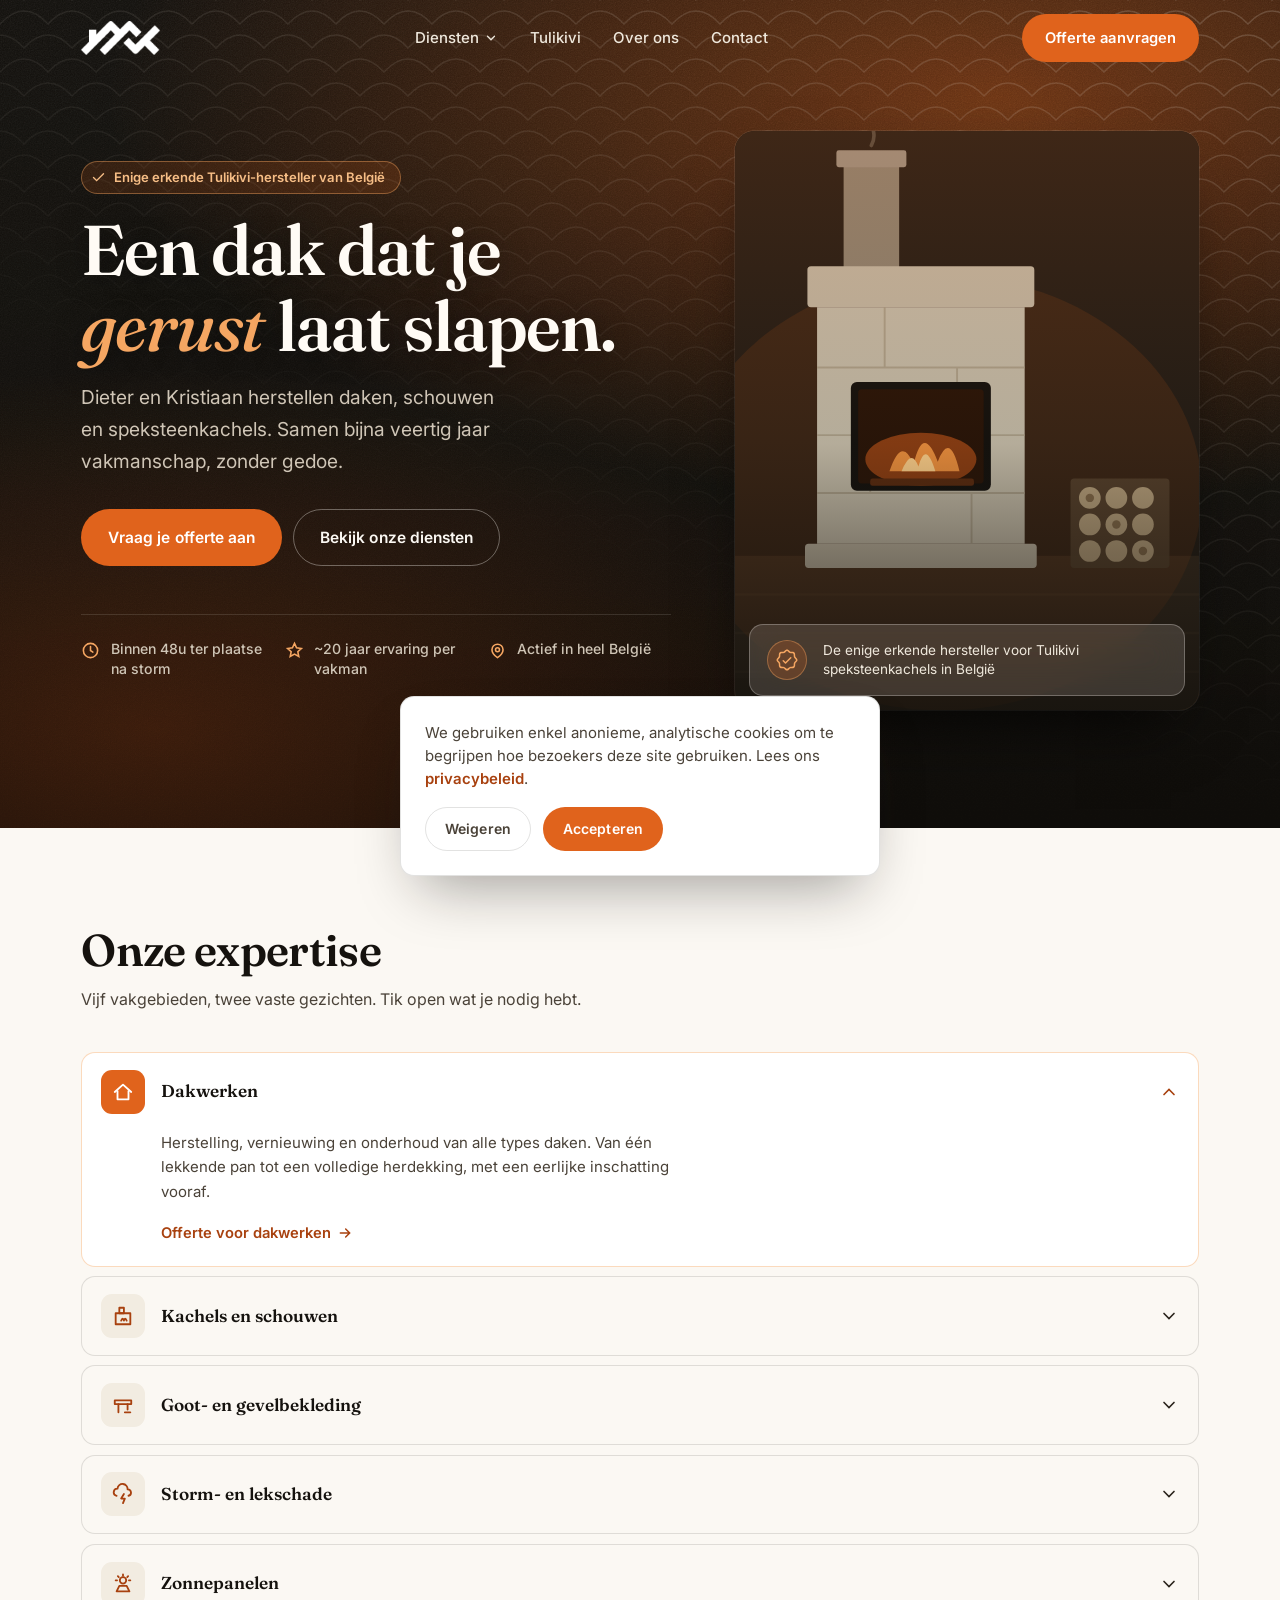
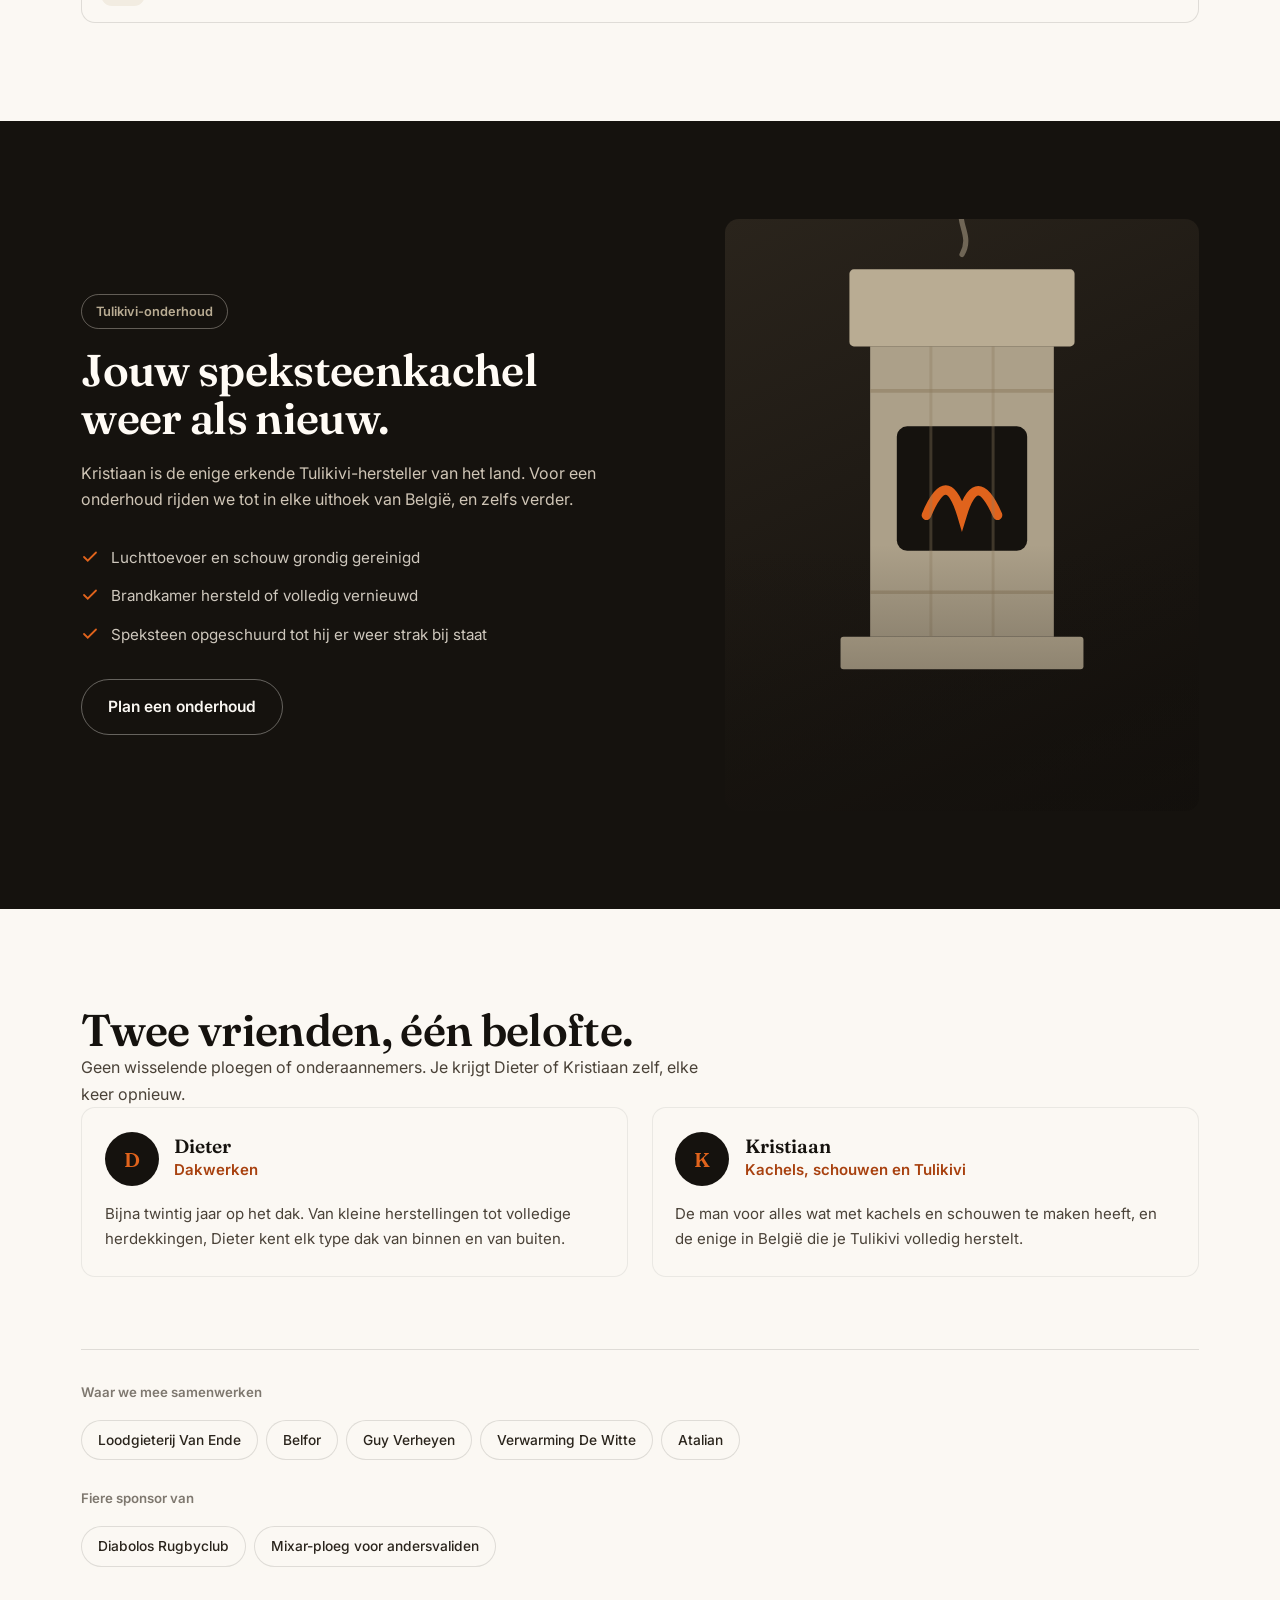
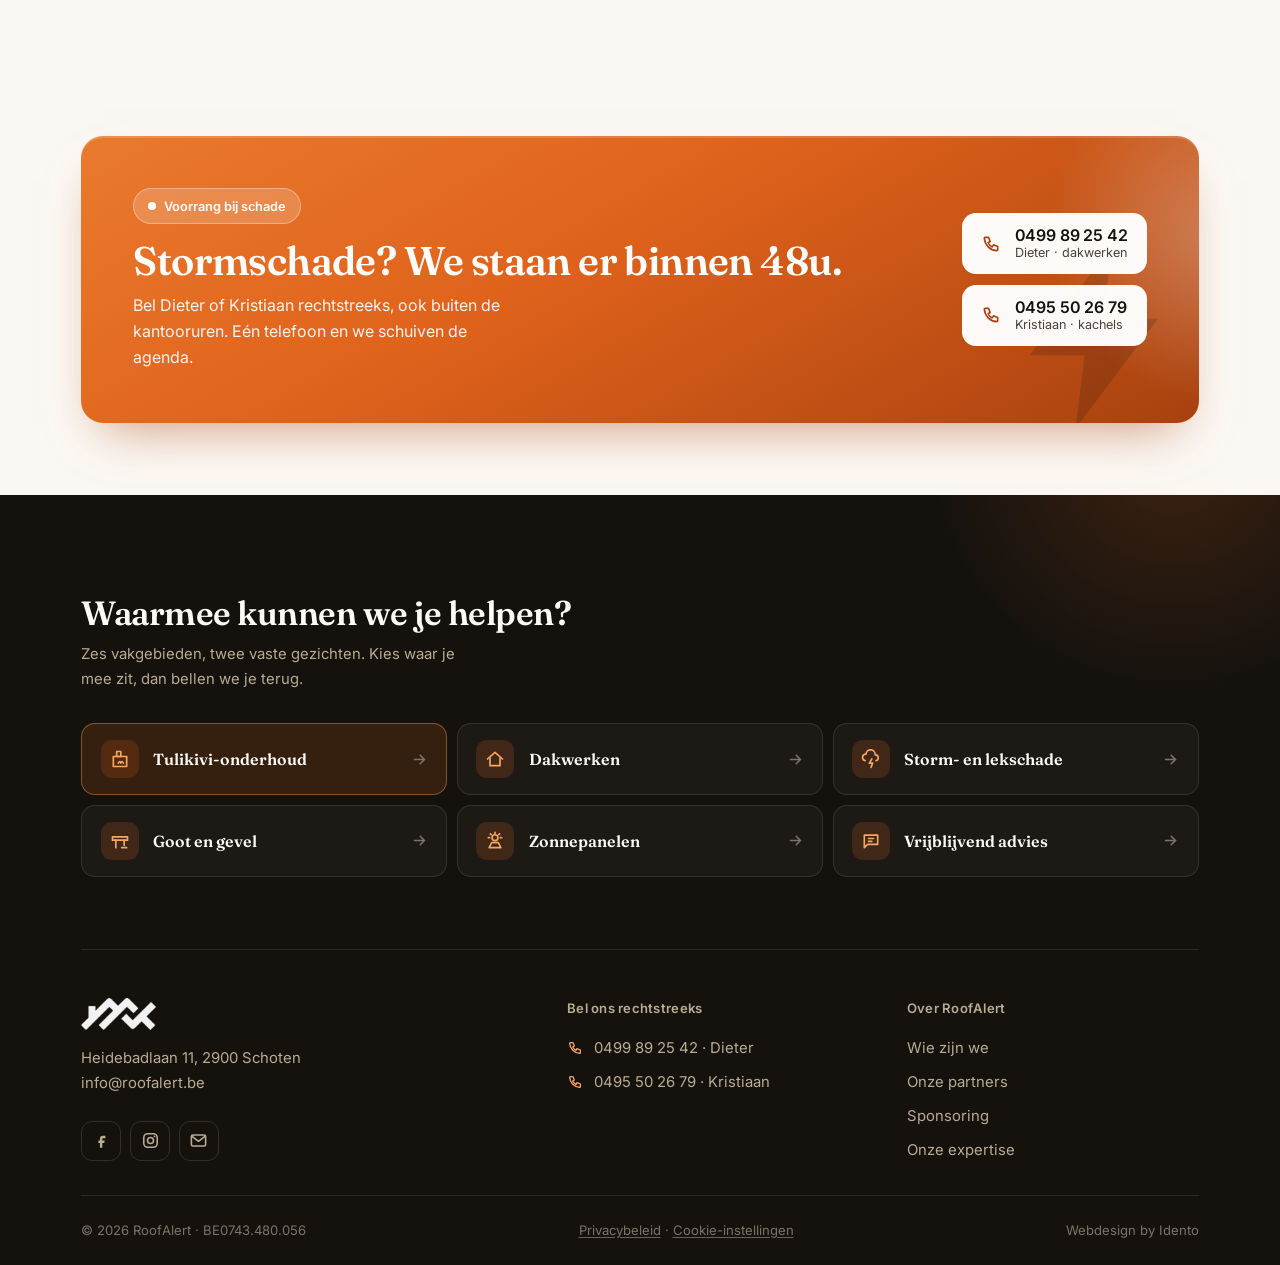
==== commit 43918cdc: "Build homepage from approved design, rebase site CSS on its tokens Extract the palette, type scale, " ====
--- a/index.html
+++ b/index.html
@@ -1,65 +1,46 @@
-<!--
-  ══════════════════════════════════════════════════════════════════════════
-  IDENTO WEBSITE STARTER — homepage
-  Alles tussen vierkante haken is een placeholder die je per klant invult.
-  De antwoorden komen uit de ingevulde PROJECT-BRIEF.md (zie de blanco fiche
-  in project-intake.md). Zoek in de repo op "[" om te zien wat nog open is;
-  project-kickoff-prompt.md bevat de prompt die dit in een keer invult.
-
-  Bij koppeling van het echte domein: vervang overal https://[DOMEIN]/ door
-  de echte URL — hier in de link/meta-tags, in de JSON-LD onderaan de head,
-  en in /sitemap.xml en /robots.txt.
-  ══════════════════════════════════════════════════════════════════════════
--->
 <!DOCTYPE html>
 <html lang="nl">
 <head>
   <meta charset="utf-8">
   <meta name="viewport" content="width=device-width, initial-scale=1">
-  <title>[BEDRIJFSNAAM] — [KORTE BESCHRIJVING]</title>
-  <meta name="description" content="[META-BESCHRIJVING: 1 zin van max 155 tekens die de zaak samenvat.]">
+  <title>RoofAlert — Dakwerken, schouwen &amp; Tulikivi-onderhoud in België</title>
+  <meta name="description" content="Dakwerken, schouwen, Tulikivi-onderhoud, goten en zonnepanelen. Dieter en Kristiaan staan binnen 48u paraat bij stormschade, in heel België.">
   <meta name="robots" content="index, follow">
-  <link rel="canonical" href="https://[DOMEIN]/">
-  <meta name="theme-color" content="#33422e">
+  <link rel="canonical" href="https://roofalert.be/">
+  <meta name="theme-color" content="#15120e">
 
   <!-- Open Graph (Facebook, WhatsApp, LinkedIn...) -->
   <meta property="og:type" content="website">
-  <meta property="og:site_name" content="[BEDRIJFSNAAM]">
+  <meta property="og:site_name" content="RoofAlert">
   <meta property="og:locale" content="nl_BE">
-  <meta property="og:title" content="[BEDRIJFSNAAM] — [KORTE BESCHRIJVING]">
-  <meta property="og:description" content="[META-BESCHRIJVING]">
-  <meta property="og:url" content="https://[DOMEIN]/">
-  <meta property="og:image" content="https://[DOMEIN]/assets/img/og-image.jpg">
-  <meta property="og:image:width" content="1200">
-  <meta property="og:image:height" content="630">
-  <meta property="og:image:alt" content="[OG-AFBEELDING ALT-TEKST]">
+  <meta property="og:title" content="RoofAlert — Dakwerken, schouwen & Tulikivi-onderhoud in België">
+  <meta property="og:description" content="Dakwerken, schouwen, Tulikivi-onderhoud, goten en zonnepanelen. Dieter en Kristiaan staan binnen 48u paraat bij stormschade, in heel België.">
+  <meta property="og:url" content="https://roofalert.be/">
+  <meta property="og:image" content="https://roofalert.be/assets/img/logo.png">
+  <meta property="og:image:alt" content="RoofAlert-logo">
 
   <!-- Twitter/X -->
-  <meta name="twitter:card" content="summary_large_image">
-  <meta name="twitter:title" content="[BEDRIJFSNAAM] — [KORTE BESCHRIJVING]">
-  <meta name="twitter:description" content="[META-BESCHRIJVING]">
-  <meta name="twitter:image" content="https://[DOMEIN]/assets/img/og-image.jpg">
-
-  <!-- Favicons.
-       favicon.ico en assets/img/favicon.svg zitten in deze template als
-       neutrale placeholder. Nog toe te voegen per klant:
-         assets/img/apple-touch-icon.png   (180x180)
-         assets/img/icon-192.png           (PWA-manifest)
-         assets/img/icon-512.png           (PWA-manifest)
-         assets/img/og-image.jpg           (1200x630, social sharing) -->
+  <meta name="twitter:card" content="summary">
+  <meta name="twitter:title" content="RoofAlert — Dakwerken, schouwen & Tulikivi-onderhoud in België">
+  <meta name="twitter:description" content="Dakwerken, schouwen, Tulikivi-onderhoud, goten en zonnepanelen. Dieter en Kristiaan staan binnen 48u paraat bij stormschade, in heel België.">
+  <meta name="twitter:image" content="https://roofalert.be/assets/img/logo.png">
+
+  <!-- Favicons. TODO: apple-touch-icon.png (180x180), icon-192.png en
+       icon-512.png ontbreken nog in assets/img/ — favicon.svg/.ico staan
+       er als neutrale placeholder tot er eigen iconen aangeleverd zijn. -->
   <link rel="icon" href="favicon.ico" sizes="any">
   <link rel="icon" href="assets/img/favicon.svg" type="image/svg+xml">
   <link rel="apple-touch-icon" href="assets/img/apple-touch-icon.png">
   <link rel="manifest" href="site.webmanifest">
 
-  <!-- Fonts: preconnect + non-blocking load (print-media trick), met
-       noscript-fallback. Andere fonts per klant? Pas ze hier én in
-       brand.css (--font-display / --font-body) samen aan. -->
+  <!-- Fonts: Fraunces (koppen) + Inter (lopende tekst), zoals in het
+       goedgekeurde ontwerp. Preconnect + non-blocking load, met
+       noscript-fallback. -->
   <link rel="preconnect" href="https://fonts.googleapis.com">
   <link rel="preconnect" href="https://fonts.gstatic.com" crossorigin>
-  <link rel="preload" as="style" href="https://fonts.googleapis.com/css2?family=Fraunces:opsz,wght@9..144,400;9..144,500;9..144,600;9..144,700&family=Work+Sans:wght@400;500;600;700&display=swap">
-  <link href="https://fonts.googleapis.com/css2?family=Fraunces:opsz,wght@9..144,400;9..144,500;9..144,600;9..144,700&family=Work+Sans:wght@400;500;600;700&display=swap" rel="stylesheet" media="print" onload="this.media='all'">
-  <noscript><link href="https://fonts.googleapis.com/css2?family=Fraunces:opsz,wght@9..144,400;9..144,500;9..144,600;9..144,700&family=Work+Sans:wght@400;500;600;700&display=swap" rel="stylesheet"></noscript>
+  <link rel="preload" as="style" href="https://fonts.googleapis.com/css2?family=Fraunces:opsz,wght@9..144,500;9..144,600&family=Inter:wght@400;500;600&display=swap">
+  <link href="https://fonts.googleapis.com/css2?family=Fraunces:opsz,wght@9..144,500;9..144,600&family=Inter:wght@400;500;600&display=swap" rel="stylesheet" media="print" onload="this.media='all'">
+  <noscript><link href="https://fonts.googleapis.com/css2?family=Fraunces:opsz,wght@9..144,500;9..144,600&family=Inter:wght@400;500;600&display=swap" rel="stylesheet"></noscript>
 
   <!-- Volgorde is belangrijk: brand → layout → components → pagina -->
   <link rel="stylesheet" href="assets/css/brand.css">
@@ -67,39 +48,31 @@
   <link rel="stylesheet" href="assets/css/components.css">
   <link rel="stylesheet" href="assets/css/pages/home.css">
 
-  <!-- JSON-LD: structured data voor Google. Zelfde veldstructuur als een
-       ingevuld project, maar met placeholders. Kies bij @type het passende
-       schema.org-type voor de klant: LocalBusiness, Restaurant, Store,
-       ProfessionalService, Dentist, HairSalon... -->
   <script type="application/ld+json">
   {
     "@context": "https://schema.org",
-    "@type": "LocalBusiness",
-    "@id": "https://[DOMEIN]/#bedrijf",
-    "name": "[BEDRIJFSNAAM]",
-    "image": ["https://[DOMEIN]/assets/img/og-image.jpg"],
-    "url": "https://[DOMEIN]/",
-    "telephone": "[TELEFOON-E164]",
-    "email": "[EMAIL]",
-    "priceRange": "[PRIJSKLASSE]",
+    "@type": "RoofingContractor",
+    "@id": "https://roofalert.be/#bedrijf",
+    "name": "RoofAlert",
+    "image": ["https://roofalert.be/assets/img/logo.png"],
+    "url": "https://roofalert.be/",
+    "telephone": "+32499892542",
+    "email": "info@roofalert.be",
     "address": {
       "@type": "PostalAddress",
-      "streetAddress": "[STRAAT EN NUMMER]",
-      "postalCode": "[POSTCODE]",
-      "addressLocality": "[GEMEENTE]",
+      "streetAddress": "Heidebadlaan 11",
+      "postalCode": "2900",
+      "addressLocality": "Schoten",
       "addressCountry": "BE"
     },
-    "geo": {
-      "@type": "GeoCoordinates",
-      "latitude": 0.0,
-      "longitude": 0.0
-    },
+    "areaServed": "BE",
     "sameAs": [
-      "https://[DOMEIN]/",
-      "[SOCIAL-MEDIA-URL]"
+      "https://www.facebook.com/RoofAlert",
+      "https://www.instagram.com/roofalert/"
     ],
-    "openingHoursSpecification": [
-      { "@type": "OpeningHoursSpecification", "dayOfWeek": ["Monday","Tuesday","Wednesday","Thursday","Friday"], "opens": "09:00", "closes": "17:00" }
+    "contactPoint": [
+      { "@type": "ContactPoint", "telephone": "+32499892542", "contactType": "dakwerken", "name": "Dieter" },
+      { "@type": "ContactPoint", "telephone": "+32495502679", "contactType": "kachels en schouwen", "name": "Kristiaan" }
     ]
   }
   </script>
@@ -108,458 +81,432 @@
 
 <a class="skip-link" href="#main-content">Ga naar inhoud</a>
 
-<div class="progress-bar" aria-hidden="true"><div class="progress-bar-fill" id="progressFill"></div></div>
-
-<nav class="nav" aria-label="Hoofdnavigatie">
-  <div class="wrap nav-inner">
-    <a href="#hero" class="brand-mark">
-      <!-- Placeholder-logo. Vervang dit svg-blok door het logo van de klant,
-           of zet er een img met het logobestand in de plaats. -->
-      <svg width="30" height="30" viewBox="0 0 32 32" fill="none" aria-hidden="true">
-        <path d="M16 3C10 8 6 13.5 6 19a10 10 0 0 0 20 0c0-5.5-4-11-10-16Z" stroke="#33422e" stroke-width="1.6"/>
-        <path d="M16 9v18M16 14c-2.4-2-4.6-2-6.4-.6M16 19c2.8-2.2 5.4-2.2 7.6-.4" stroke="#c98a34" stroke-width="1.4" stroke-linecap="round"/>
+<header class="hdr" id="hdr">
+  <div class="wrap hdr__in">
+    <a href="#top" class="brand" aria-label="RoofAlert home">
+      <img class="brand__logo" src="assets/img/logo.png" alt="RoofAlert">
+    </a>
+    <nav class="nav" aria-label="Hoofdmenu">
+      <div class="nav__item" id="megaItem">
+        <button class="nav__trigger" aria-expanded="false" aria-haspopup="true">
+          Diensten
+          <svg viewBox="0 0 24 24" fill="none" stroke="currentColor" stroke-width="2.2" stroke-linecap="round" aria-hidden="true"><path d="M6 9l6 6 6-6"/></svg>
+        </button>
+        <div class="mega">
+          <div class="mega__in">
+            <span class="mega__lbl">Onze expertise</span>
+
+            <a class="mega__link" href="#diensten">
+              <span class="mega__ic"><svg viewBox="0 0 24 24" fill="none" stroke="currentColor" stroke-width="2" stroke-linecap="round" stroke-linejoin="round" aria-hidden="true"><path d="M3 12L12 4l9 8"/><path d="M6 11v9h12v-9"/></svg></span>
+              <span><b class="mega__t">Dakwerken</b><span class="mega__d">Herstelling, vernieuwing en onderhoud van elk type dak</span></span>
+            </a>
+
+            <a class="mega__link" href="#diensten">
+              <span class="mega__ic"><svg viewBox="0 0 24 24" fill="none" stroke="currentColor" stroke-width="2" stroke-linecap="round" stroke-linejoin="round" aria-hidden="true"><rect x="4" y="9" width="16" height="12"/><rect x="8" y="3" width="5" height="6"/><path d="M10 17q2-4 3 0 1-4 3 0"/></svg></span>
+              <span><b class="mega__t">Kachels en schouwen</b><span class="mega__d">Reiniging, controle en herstelling van elk merk</span></span>
+            </a>
+
+            <a class="mega__link" href="#diensten">
+              <span class="mega__ic"><svg viewBox="0 0 24 24" fill="none" stroke="currentColor" stroke-width="2" stroke-linecap="round" stroke-linejoin="round" aria-hidden="true"><path d="M3 7h18v4H3z"/><path d="M7 11v9M17 11v6"/><path d="M14 20h6"/></svg></span>
+              <span><b class="mega__t">Goot en gevel</b><span class="mega__d">Gootsystemen en gevelbekleding, geplaatst en hersteld</span></span>
+            </a>
+
+            <div class="mega__feat">
+              <svg class="seal" viewBox="0 0 256 256" fill="currentColor" aria-hidden="true"><path d="M225.86,102.82c-3.77-3.94-7.67-8-9.14-11.57-1.36-3.27-1.44-8.69-1.52-13.94-.15-9.76-.31-20.82-8-28.51s-18.75-7.85-28.51-8c-5.25-.08-10.67-.16-13.94-1.52-3.56-1.47-7.63-5.37-11.57-9.14C146.28,23.51,138.44,16,128,16s-18.27,7.51-25.18,14.14c-3.94,3.77-8,7.67-11.57,9.14C88,40.64,82.56,40.72,77.31,40.8c-9.76.15-20.82.31-28.51,8S41,67.55,40.8,77.31c-.08,5.25-.16,10.67-1.52,13.94-1.47,3.56-5.37,7.63-9.14,11.57C23.51,109.72,16,117.56,16,128s7.51,18.27,14.14,25.18c3.77,3.94,7.67,8,9.14,11.57,1.36,3.27,1.44,8.69,1.52,13.94.15,9.76.31,20.82,8,28.51s18.75,7.85,28.51,8c5.25.08,10.67.16,13.94,1.52,3.56,1.47,7.63,5.37,11.57,9.14C109.72,232.49,117.56,240,128,240s18.27-7.51,25.18-14.14c3.94-3.77,8-7.67,11.57-9.14,3.27-1.36,8.69-1.44,13.94-1.52,9.76-.15,20.82-.31,28.51-8s7.85-18.75,8-28.51c.08-5.25.16-10.67,1.52-13.94,1.47-3.56,5.37-7.63,9.14-11.57C232.49,146.28,240,138.44,240,128S232.49,109.73,225.86,102.82Zm-11.55,39.29c-4.79,5-9.75,10.17-12.38,16.52-2.52,6.1-2.63,13.07-2.73,19.82-.1,7-.21,14.33-3.32,17.43s-10.39,3.22-17.43,3.32c-6.75.1-13.72.21-19.82,2.73-6.35,2.63-11.52,7.59-16.52,12.38S132,224,128,224s-9.15-4.92-14.11-9.69-10.17-9.75-16.52-12.38c-6.1-2.52-13.07-2.63-19.82-2.73-7-.1-14.33-.21-17.43-3.32s-3.22-10.39-3.32-17.43c-.1-6.75-.21-13.72-2.73-19.82-2.63-6.35-7.59-11.52-12.38-16.52S32,132,32,128s4.92-9.15,9.69-14.11,9.75-10.17,12.38-16.52c2.52-6.1,2.63-13.07,2.73-19.82.1-7,.21-14.33,3.32-17.43S70.51,56.9,77.55,56.8c6.75-.1,13.72-.21,19.82-2.73,6.35-2.63,11.52-7.59,16.52-12.38S124,32,128,32s9.15,4.92,14.11,9.69,10.17,9.75,16.52,12.38c6.1,2.52,13.07,2.63,19.82,2.73,7,.1,14.33.21,17.43,3.32s3.22,10.39,3.32,17.43c.1,6.75.21,13.72,2.73,19.82,2.63,6.35,7.59,11.52,12.38,16.52S224,124,224,128,219.08,137.15,214.31,142.11ZM173.66,98.34a8,8,0,0,1,0,11.32l-56,56a8,8,0,0,1-11.32,0l-24-24a8,8,0,0,1,11.32-11.32L112,148.69l50.34-50.35A8,8,0,0,1,173.66,98.34Z"/></svg>
+              <strong>Tulikivi-onderhoud</strong>
+              <p>De enige erkende hersteller van speksteenkachels in België. We komen tot in elke uithoek van het land.</p>
+              <a href="#tulikivi">Ontdek wat we doen <svg viewBox="0 0 24 24" fill="none" stroke="currentColor" stroke-width="2.2" stroke-linecap="round" aria-hidden="true"><path d="M5 12h13M13 6l6 6-6 6"/></svg></a>
+            </div>
+
+            <a class="mega__link" href="#diensten">
+              <span class="mega__ic"><svg viewBox="0 0 24 24" fill="none" stroke="currentColor" stroke-width="2" stroke-linecap="round" stroke-linejoin="round" aria-hidden="true"><path d="M5 14a4 4 0 011-7.9A5.5 5.5 0 0117 7a3.5 3.5 0 011 6.9"/><path d="M13 12l-3 5h4l-2 5"/></svg></span>
+              <span><b class="mega__t">Storm- en lekschade</b><span class="mega__d">Absolute voorrang, binnen 48u ter plaatse</span></span>
+            </a>
+
+            <a class="mega__link" href="#diensten">
+              <span class="mega__ic"><svg viewBox="0 0 24 24" fill="none" stroke="currentColor" stroke-width="2" stroke-linecap="round" stroke-linejoin="round" aria-hidden="true"><circle cx="12" cy="8" r="3.5"/><path d="M12 1.5v1.5M20 8h-1.5M5.5 8H4M17.6 3.4l-1 1M6.4 3.4l1 1"/><path d="M5 20l3-6h8l3 6z"/></svg></span>
+              <span><b class="mega__t">Zonnepanelen</b><span class="mega__d">Geplaatst samen met je dakwerken, in één beweging</span></span>
+            </a>
+
+            <a class="mega__link" href="#contact">
+              <span class="mega__ic"><svg viewBox="0 0 24 24" fill="none" stroke="currentColor" stroke-width="2" stroke-linecap="round" stroke-linejoin="round" aria-hidden="true"><path d="M4 5h16v11H8l-4 4z"/><path d="M9 9h6M9 12.5h4"/></svg></span>
+              <span><b class="mega__t">Vrijblijvend advies</b><span class="mega__d">Niet zeker wat je nodig hebt? Bel of mail ons gerust</span></span>
+            </a>
+          </div>
+        </div>
+      </div>
+      <a href="#tulikivi">Tulikivi</a>
+      <a href="#team">Over ons</a>
+      <a href="#contact">Contact</a>
+    </nav>
+    <a href="#contact" class="btn btn-primary hdr__cta">Offerte aanvragen</a>
+  </div>
+</header>
+
+<main id="main-content">
+
+<section class="hero" id="top">
+  <div class="hero__bg">
+    <img src="https://images.unsplash.com/photo-1632759145351-1d592919f522?fm=jpg&amp;q=80&amp;w=1600&amp;auto=format&amp;fit=crop" alt="" aria-hidden="true" onerror="this.remove()">
+  </div>
+  <div class="hero__layers"></div>
+  <div class="hero__tiles"></div>
+
+  <div class="wrap hero__grid">
+    <div>
+      <span class="eyebrow">
+        <svg viewBox="0 0 24 24" fill="none" stroke="currentColor" stroke-width="2.2" stroke-linecap="round" aria-hidden="true"><path d="M20 6L9 17l-5-5"/></svg>
+        Enige erkende Tulikivi-hersteller van België
+      </span>
+      <h1>Een dak dat je <em>gerust</em> laat slapen.</h1>
+      <p class="hero__lead">Dieter en Kristiaan herstellen daken, schouwen en speksteenkachels. Samen bijna veertig jaar vakmanschap, zonder gedoe.</p>
+      <div class="hero__acts">
+        <a href="#contact" class="btn btn-primary">Vraag je offerte aan</a>
+        <a href="#diensten" class="btn btn-light">Bekijk onze diensten</a>
+      </div>
+      <div class="proof">
+        <div class="proof-item">
+          <svg viewBox="0 0 24 24" fill="none" stroke="currentColor" stroke-width="2" stroke-linecap="round" aria-hidden="true"><circle cx="12" cy="12" r="9"/><path d="M12 7v5l3 2"/></svg>
+          <span>Binnen 48u ter plaatse na storm</span>
+        </div>
+        <div class="proof-item">
+          <svg viewBox="0 0 24 24" fill="none" stroke="currentColor" stroke-width="2" stroke-linecap="round" aria-hidden="true"><path d="M12 3l2.6 5.6 6.1.8-4.5 4.2 1.2 6-5.4-3-5.4 3 1.2-6L3.3 9.4l6.1-.8z"/></svg>
+          <span>~20 jaar ervaring per vakman</span>
+        </div>
+        <div class="proof-item">
+          <svg viewBox="0 0 24 24" fill="none" stroke="currentColor" stroke-width="2" stroke-linecap="round" aria-hidden="true"><path d="M12 21s-7-4.7-7-10a7 7 0 0114 0c0 5.3-7 10-7 10z"/><circle cx="12" cy="11" r="2.5"/></svg>
+          <span>Actief in heel België</span>
+        </div>
+      </div>
+    </div>
+
+    <div class="hero__art">
+      <svg viewBox="0 0 440 480" aria-hidden="true" preserveAspectRatio="xMidYMid slice">
+        <rect x="0" y="0" width="440" height="480" fill="#241D16"/>
+        <rect x="0" y="352" width="440" height="128" fill="#3A2D20"/>
+        <g stroke="#4A3A29" stroke-width="2" opacity=".7">
+          <line x1="0" y1="384" x2="440" y2="384"/>
+          <line x1="0" y1="416" x2="440" y2="416"/>
+          <line x1="0" y1="448" x2="440" y2="448"/>
+        </g>
+        <ellipse cx="200" cy="300" rx="215" ry="180" fill="#E0631C" opacity=".13"/>
+        <rect x="118" y="24" width="46" height="92" fill="#8E8371"/>
+        <rect x="112" y="16" width="58" height="14" rx="2" fill="#9C9080"/>
+        <rect x="88" y="112" width="188" height="34" rx="3" fill="#C4B9A4"/>
+        <rect x="96" y="146" width="172" height="196" fill="#D5CBB6"/>
+        <rect x="96" y="146" width="172" height="196" fill="#15120E" opacity=".07"/>
+        <g stroke="#A99C84" stroke-width="1.6" opacity=".8">
+          <line x1="96" y1="196" x2="268" y2="196"/>
+          <line x1="96" y1="252" x2="268" y2="252"/>
+          <line x1="96" y1="300" x2="268" y2="300"/>
+          <line x1="152" y1="146" x2="152" y2="196"/>
+          <line x1="212" y1="196" x2="212" y2="252"/>
+          <line x1="140" y1="252" x2="140" y2="300"/>
+          <line x1="224" y1="300" x2="224" y2="342"/>
+        </g>
+        <rect x="124" y="208" width="116" height="90" rx="5" fill="#15120E"/>
+        <rect x="130" y="214" width="104" height="78" rx="3" fill="#2A1508"/>
+        <ellipse cx="182" cy="272" rx="46" ry="22" fill="#E0631C" opacity=".55"/>
+        <path d="M156 282q10-30 20-6 8-34 20-2 10-26 18 8z" fill="#F0913E"/>
+        <path d="M166 282q8-20 14-4 6-22 14 4z" fill="#FFD08A"/>
+        <rect x="140" y="288" width="86" height="6" rx="2" fill="#5C2C10"/>
+        <rect x="86" y="342" width="192" height="20" rx="3" fill="#C4B9A4"/>
+        <g opacity=".9">
+          <rect x="306" y="288" width="82" height="74" rx="3" fill="#5A452F"/>
+          <g fill="#C9B18A">
+            <circle cx="322" cy="304" r="9"/><circle cx="344" cy="304" r="9"/><circle cx="366" cy="304" r="9"/>
+            <circle cx="322" cy="326" r="9"/><circle cx="344" cy="326" r="9"/><circle cx="366" cy="326" r="9"/>
+            <circle cx="322" cy="348" r="9"/><circle cx="344" cy="348" r="9"/><circle cx="366" cy="348" r="9"/>
+          </g>
+          <g fill="#8E7350"><circle cx="322" cy="304" r="3.5"/><circle cx="344" cy="326" r="3.5"/><circle cx="366" cy="348" r="3.5"/></g>
+        </g>
+        <path d="M141 12c7-13-6-20 2-30" stroke="#8E8371" stroke-width="3" fill="none" stroke-linecap="round" opacity=".45"/>
       </svg>
-      [BEDRIJFSNAAM]
-    </a>
-    <div class="nav-cta">
-      <div class="nav-links-list">
-        <a href="#diensten">[NAV 1]</a>
-        <a href="#ervaringen">[NAV 2]</a>
-        <a href="#faq">Veelgestelde vragen</a>
-        <a href="contact/">Contact</a>
-      </div>
-      <a href="#contact-formulier" class="btn btn-primary nav-pulse-btn">[CTA-TEKST]</a>
-    </div>
-  </div>
-</nav>
-
-<header class="hero" id="hero">
-  <div class="hero-mesh" aria-hidden="true"></div>
-  <div class="wrap hero-grid">
-    <div class="hero-card reveal">
-      <span class="eyebrow">[EYEBROW: type zaak · gemeente]</span>
-      <h1>[HERO-TITEL: één krachtige zin die de belofte van de zaak samenvat.]</h1>
-      <p class="lead">[HERO-INTRO: twee à drie zinnen over wie de klant is, wat hij aanbiedt en waarom mensen bij hem komen.]</p>
-      <div class="hero-actions">
-        <a href="#contact-formulier" class="btn btn-primary">
-          [CTA-TEKST]
+      <img class="hero__photo" src="https://images.unsplash.com/photo-1763665814538-8ba04597286c?fm=jpg&amp;q=80&amp;w=1100&amp;auto=format&amp;fit=crop" alt="Dakwerkers leggen dakpannen op een nieuw dak" loading="eager" onerror="this.remove()">
+      <div class="hero__scrim"></div>
+      <div class="hero__badge">
+        <span class="hero__badge-seal">
+          <svg viewBox="0 0 256 256" fill="currentColor" aria-hidden="true"><path d="M225.86,102.82c-3.77-3.94-7.67-8-9.14-11.57-1.36-3.27-1.44-8.69-1.52-13.94-.15-9.76-.31-20.82-8-28.51s-18.75-7.85-28.51-8c-5.25-.08-10.67-.16-13.94-1.52-3.56-1.47-7.63-5.37-11.57-9.14C146.28,23.51,138.44,16,128,16s-18.27,7.51-25.18,14.14c-3.94,3.77-8,7.67-11.57,9.14C88,40.64,82.56,40.72,77.31,40.8c-9.76.15-20.82.31-28.51,8S41,67.55,40.8,77.31c-.08,5.25-.16,10.67-1.52,13.94-1.47,3.56-5.37,7.63-9.14,11.57C23.51,109.72,16,117.56,16,128s7.51,18.27,14.14,25.18c3.77,3.94,7.67,8,9.14,11.57,1.36,3.27,1.44,8.69,1.52,13.94.15,9.76.31,20.82,8,28.51s18.75,7.85,28.51,8c5.25.08,10.67.16,13.94,1.52,3.56,1.47,7.63,5.37,11.57,9.14C109.72,232.49,117.56,240,128,240s18.27-7.51,25.18-14.14c3.94-3.77,8-7.67,11.57-9.14,3.27-1.36,8.69-1.44,13.94-1.52,9.76-.15,20.82-.31,28.51-8s7.85-18.75,8-28.51c.08-5.25.16-10.67,1.52-13.94,1.47-3.56,5.37-7.63,9.14-11.57C232.49,146.28,240,138.44,240,128S232.49,109.73,225.86,102.82Zm-11.55,39.29c-4.79,5-9.75,10.17-12.38,16.52-2.52,6.1-2.63,13.07-2.73,19.82-.1,7-.21,14.33-3.32,17.43s-10.39,3.22-17.43,3.32c-6.75.1-13.72.21-19.82,2.73-6.35,2.63-11.52,7.59-16.52,12.38S132,224,128,224s-9.15-4.92-14.11-9.69-10.17-9.75-16.52-12.38c-6.1-2.52-13.07-2.63-19.82-2.73-7-.1-14.33-.21-17.43-3.32s-3.22-10.39-3.32-17.43c-.1-6.75-.21-13.72-2.73-19.82-2.63-6.35-7.59-11.52-12.38-16.52S32,132,32,128s4.92-9.15,9.69-14.11,9.75-10.17,12.38-16.52c2.52-6.1,2.63-13.07,2.73-19.82.1-7,.21-14.33,3.32-17.43S70.51,56.9,77.55,56.8c6.75-.1,13.72-.21,19.82-2.73,6.35-2.63,11.52-7.59,16.52-12.38S124,32,128,32s9.15,4.92,14.11,9.69,10.17,9.75,16.52,12.38c6.1,2.52,13.07,2.63,19.82,2.73,7,.1,14.33.21,17.43,3.32s3.22,10.39,3.32,17.43c.1,6.75.21,13.72,2.73,19.82,2.63,6.35,7.59,11.52,12.38,16.52S224,124,224,128,219.08,137.15,214.31,142.11ZM173.66,98.34a8,8,0,0,1,0,11.32l-56,56a8,8,0,0,1-11.32,0l-24-24a8,8,0,0,1,11.32-11.32L112,148.69l50.34-50.35A8,8,0,0,1,173.66,98.34Z"/></svg>
+        </span>
+        <span class="hero__badge-txt">De enige erkende hersteller voor Tulikivi speksteenkachels in België</span>
+      </div>
+    </div>
+  </div>
+  <div class="hero__cue">
+    <span class="mouse" aria-hidden="true"><span class="mouse__wheel"></span></span>
+    Scroll voor onze expertise
+  </div>
+</section>
+
+<section class="section wrap" id="diensten">
+  <div class="svc__head reveal">
+    <h2>Onze expertise</h2>
+    <p>Vijf vakgebieden, twee vaste gezichten. Tik open wat je nodig hebt.</p>
+  </div>
+
+  <div class="acc reveal" id="acc">
+
+    <div class="acc-item" data-open="true">
+      <button class="acc-btn" aria-expanded="true">
+        <span class="acc-ic"><svg viewBox="0 0 24 24" fill="none" stroke="currentColor" stroke-width="2" stroke-linecap="round" stroke-linejoin="round" aria-hidden="true"><path d="M3 12L12 4l9 8"/><path d="M6 11v9h12v-9"/></svg></span>
+        <span class="acc-ttl">Dakwerken</span>
+        <svg class="acc-chev" viewBox="0 0 24 24" fill="none" stroke="currentColor" stroke-width="2" stroke-linecap="round" aria-hidden="true"><path d="M6 9l6 6 6-6"/></svg>
+      </button>
+      <div class="acc-body"><div class="acc-inner"><div class="acc-pad">
+        <p>Herstelling, vernieuwing en onderhoud van alle types daken. Van één lekkende pan tot een volledige herdekking, met een eerlijke inschatting vooraf.</p>
+        <a href="#contact" class="acc-link">Offerte voor dakwerken <svg viewBox="0 0 24 24" fill="none" stroke="currentColor" stroke-width="2.2" stroke-linecap="round" aria-hidden="true"><path d="M5 12h13M13 6l6 6-6 6"/></svg></a>
+      </div></div></div>
+    </div>
+
+    <div class="acc-item">
+      <button class="acc-btn" aria-expanded="false">
+        <span class="acc-ic"><svg viewBox="0 0 24 24" fill="none" stroke="currentColor" stroke-width="2" stroke-linecap="round" stroke-linejoin="round" aria-hidden="true"><rect x="4" y="9" width="16" height="12"/><rect x="8" y="3" width="5" height="6"/><path d="M10 17q2-4 3 0 1-4 3 0"/></svg></span>
+        <span class="acc-ttl">Kachels en schouwen</span>
+        <svg class="acc-chev" viewBox="0 0 24 24" fill="none" stroke="currentColor" stroke-width="2" stroke-linecap="round" aria-hidden="true"><path d="M6 9l6 6 6-6"/></svg>
+      </button>
+      <div class="acc-body"><div class="acc-inner"><div class="acc-pad">
+        <p>Reiniging, controle en herstelling van schouwen en houtkachels van elk merk. Veilig stoken begint bij een schouw die goed trekt.</p>
+        <a href="#contact" class="acc-link">Schouw laten nakijken <svg viewBox="0 0 24 24" fill="none" stroke="currentColor" stroke-width="2.2" stroke-linecap="round" aria-hidden="true"><path d="M5 12h13M13 6l6 6-6 6"/></svg></a>
+      </div></div></div>
+    </div>
+
+    <div class="acc-item">
+      <button class="acc-btn" aria-expanded="false">
+        <span class="acc-ic"><svg viewBox="0 0 24 24" fill="none" stroke="currentColor" stroke-width="2" stroke-linecap="round" stroke-linejoin="round" aria-hidden="true"><path d="M3 7h18v4H3z"/><path d="M7 11v9M17 11v6"/><path d="M14 20h6"/></svg></span>
+        <span class="acc-ttl">Goot- en gevelbekleding</span>
+        <svg class="acc-chev" viewBox="0 0 24 24" fill="none" stroke="currentColor" stroke-width="2" stroke-linecap="round" aria-hidden="true"><path d="M6 9l6 6 6-6"/></svg>
+      </button>
+      <div class="acc-body"><div class="acc-inner"><div class="acc-pad">
+        <p>Plaatsing en herstelling van gootsystemen en gevelbekleding, zodat regenwater afvoert waar het hoort en je gevel er jaren strak bij blijft.</p>
+        <a href="#contact" class="acc-link">Goot of gevel bespreken <svg viewBox="0 0 24 24" fill="none" stroke="currentColor" stroke-width="2.2" stroke-linecap="round" aria-hidden="true"><path d="M5 12h13M13 6l6 6-6 6"/></svg></a>
+      </div></div></div>
+    </div>
+
+    <div class="acc-item">
+      <button class="acc-btn" aria-expanded="false">
+        <span class="acc-ic"><svg viewBox="0 0 24 24" fill="none" stroke="currentColor" stroke-width="2" stroke-linecap="round" stroke-linejoin="round" aria-hidden="true"><path d="M5 14a4 4 0 011-7.9A5.5 5.5 0 0117 7a3.5 3.5 0 011 6.9"/><path d="M13 12l-3 5h4l-2 5"/></svg></span>
+        <span class="acc-ttl">Storm- en lekschade</span>
+        <svg class="acc-chev" viewBox="0 0 24 24" fill="none" stroke="currentColor" stroke-width="2" stroke-linecap="round" aria-hidden="true"><path d="M6 9l6 6 6-6"/></svg>
+      </button>
+      <div class="acc-body"><div class="acc-inner"><div class="acc-pad">
+        <p>Schadegevallen krijgen absolute voorrang. Wordt er storm aangekondigd, dan schuiven we onze agenda zodat we binnen 48u bij je staan.</p>
+        <a href="tel:+32499892542" class="acc-link">Bel meteen bij schade <svg viewBox="0 0 24 24" fill="none" stroke="currentColor" stroke-width="2.2" stroke-linecap="round" aria-hidden="true"><path d="M5 12h13M13 6l6 6-6 6"/></svg></a>
+      </div></div></div>
+    </div>
+
+    <div class="acc-item">
+      <button class="acc-btn" aria-expanded="false">
+        <span class="acc-ic"><svg viewBox="0 0 24 24" fill="none" stroke="currentColor" stroke-width="2" stroke-linecap="round" stroke-linejoin="round" aria-hidden="true"><circle cx="12" cy="8" r="3.5"/><path d="M12 1.5v1.5M20 8h-1.5M5.5 8H4M17.6 3.4l-1 1M6.4 3.4l1 1"/><path d="M5 20l3-6h8l3 6z"/></svg></span>
+        <span class="acc-ttl">Zonnepanelen</span>
+        <svg class="acc-chev" viewBox="0 0 24 24" fill="none" stroke="currentColor" stroke-width="2" stroke-linecap="round" aria-hidden="true"><path d="M6 9l6 6 6-6"/></svg>
+      </button>
+      <div class="acc-body"><div class="acc-inner"><div class="acc-pad">
+        <p>Plaatsing van zonnepanelen, meteen samen bekeken met je dakwerken. Eén ploeg, één keer stellingen, één keer op je dak.</p>
+        <a href="#contact" class="acc-link">Zonnepanelen bespreken <svg viewBox="0 0 24 24" fill="none" stroke="currentColor" stroke-width="2.2" stroke-linecap="round" aria-hidden="true"><path d="M5 12h13M13 6l6 6-6 6"/></svg></a>
+      </div></div></div>
+    </div>
+
+  </div>
+</section>
+
+<section class="usp section" id="tulikivi">
+  <div class="wrap usp__grid">
+    <div class="reveal">
+      <span class="usp__tag">Tulikivi-onderhoud</span>
+      <h2>Jouw speksteenkachel weer als nieuw.</h2>
+      <p>Kristiaan is de enige erkende Tulikivi-hersteller van het land. Voor een onderhoud rijden we tot in elke uithoek van België, en zelfs verder.</p>
+      <ul class="usp__list">
+        <li><svg viewBox="0 0 24 24" fill="none" stroke="currentColor" stroke-width="2.4" stroke-linecap="round" aria-hidden="true"><path d="M20 6L9 17l-5-5"/></svg>Luchttoevoer en schouw grondig gereinigd</li>
+        <li><svg viewBox="0 0 24 24" fill="none" stroke="currentColor" stroke-width="2.4" stroke-linecap="round" aria-hidden="true"><path d="M20 6L9 17l-5-5"/></svg>Brandkamer hersteld of volledig vernieuwd</li>
+        <li><svg viewBox="0 0 24 24" fill="none" stroke="currentColor" stroke-width="2.4" stroke-linecap="round" aria-hidden="true"><path d="M20 6L9 17l-5-5"/></svg>Speksteen opgeschuurd tot hij er weer strak bij staat</li>
+      </ul>
+      <a href="#contact" class="btn btn-light">Plan een onderhoud</a>
+    </div>
+    <div class="usp__art reveal">
+      <img class="usp__photo" src="https://roofalert.be/wp-content/uploads/2020/11/tulikivi_speksteenkachels_TU1000_9_deco_g.jpg" alt="Tulikivi speksteenkachel na onderhoud" loading="lazy" onerror="this.remove()">
+      <div class="usp__scrim"></div>
+      <svg viewBox="0 0 320 400" aria-hidden="true" preserveAspectRatio="xMidYMid slice">
+        <rect x="84" y="34" width="152" height="52" rx="3" fill="#B9AC93"/>
+        <rect x="98" y="86" width="124" height="196" fill="#B9AC93"/>
+        <rect x="98" y="86" width="124" height="196" fill="#15120E" opacity=".08"/>
+        <rect x="116" y="140" width="88" height="84" rx="7" fill="#15120E"/>
+        <path d="M136 200q14-34 24 0 10-33 24 0" fill="none" stroke="#E0631C" stroke-width="6.5" stroke-linecap="round"/>
+        <line x1="98" y1="252" x2="222" y2="252" stroke="#8E7C60" stroke-width="2.5" opacity=".55"/>
+        <line x1="98" y1="116" x2="222" y2="116" stroke="#8E7C60" stroke-width="2.5" opacity=".55"/>
+        <line x1="139" y1="86" x2="139" y2="282" stroke="#8E7C60" stroke-width="2" opacity=".35"/>
+        <line x1="181" y1="86" x2="181" y2="282" stroke="#8E7C60" stroke-width="2" opacity=".35"/>
+        <rect x="78" y="282" width="164" height="22" rx="2" fill="#B9AC93"/>
+        <g opacity=".5"><path d="M160 24c8-14-6-22 2-34" stroke="#B9AC93" stroke-width="3.5" fill="none" stroke-linecap="round"/></g>
+      </svg>
+    </div>
+  </div>
+</section>
+
+<section class="team section" id="team">
+  <div class="wrap">
+    <div class="team__head reveal">
+      <h2>Twee vrienden, één belofte.</h2>
+      <p>Geen wisselende ploegen of onderaannemers. Je krijgt Dieter of Kristiaan zelf, elke keer opnieuw.</p>
+    </div>
+    <div class="team-grid">
+      <div class="card reveal">
+        <div class="card__top">
+          <div class="avatar" aria-hidden="true">D</div>
+          <div>
+            <div class="card__name">Dieter</div>
+            <div class="card__role">Dakwerken</div>
+          </div>
+        </div>
+        <p>Bijna twintig jaar op het dak. Van kleine herstellingen tot volledige herdekkingen, Dieter kent elk type dak van binnen en van buiten.</p>
+      </div>
+      <div class="card reveal">
+        <div class="card__top">
+          <div class="avatar" aria-hidden="true">K</div>
+          <div>
+            <div class="card__name">Kristiaan</div>
+            <div class="card__role">Kachels, schouwen en Tulikivi</div>
+          </div>
+        </div>
+        <p>De man voor alles wat met kachels en schouwen te maken heeft, en de enige in België die je Tulikivi volledig herstelt.</p>
+      </div>
+    </div>
+
+    <div class="partners reveal">
+      <div class="partners__lbl">Waar we mee samenwerken</div>
+      <div class="chips">
+        <span class="chip">Loodgieterij Van Ende</span>
+        <span class="chip">Belfor</span>
+        <span class="chip">Guy Verheyen</span>
+        <span class="chip">Verwarming De Witte</span>
+        <span class="chip">Atalian</span>
+      </div>
+      <div class="partners__lbl" style="margin-top:1.75rem;">Fiere sponsor van</div>
+      <div class="chips">
+        <span class="chip">Diabolos Rugbyclub</span>
+        <span class="chip">Mixar-ploeg voor andersvaliden</span>
+      </div>
+    </div>
+  </div>
+</section>
+
+<section class="storm">
+  <div class="wrap">
+    <div class="storm-card reveal">
+      <svg class="storm-bolt" viewBox="0 0 24 24" fill="currentColor" aria-hidden="true"><path d="M13 2L4 14h6l-1 8 9-12h-6l1-8z"/></svg>
+      <div class="storm-in">
+        <div>
+          <span class="storm-pill"><span></span>Voorrang bij schade</span>
+          <h2>Stormschade? We staan er binnen 48u.</h2>
+          <p>Bel Dieter of Kristiaan rechtstreeks, ook buiten de kantooruren. Eén telefoon en we schuiven de agenda.</p>
+        </div>
+        <div class="storm-acts">
+          <a href="tel:+32499892542" class="storm-btn">
+            <svg viewBox="0 0 24 24" fill="none" stroke="currentColor" stroke-width="2" stroke-linecap="round" stroke-linejoin="round" aria-hidden="true"><path d="M5 4h4l2 5-2.5 1.5a11 11 0 005 5L15 13l5 2v4a1 1 0 01-1.1 1A16 16 0 014 5.1 1 1 0 015 4z"/></svg>
+            <span><b>0499 89 25 42</b><small>Dieter · dakwerken</small></span>
+          </a>
+          <a href="tel:+32495502679" class="storm-btn">
+            <svg viewBox="0 0 24 24" fill="none" stroke="currentColor" stroke-width="2" stroke-linecap="round" stroke-linejoin="round" aria-hidden="true"><path d="M5 4h4l2 5-2.5 1.5a11 11 0 005 5L15 13l5 2v4a1 1 0 01-1.1 1A16 16 0 014 5.1 1 1 0 015 4z"/></svg>
+            <span><b>0495 50 26 79</b><small>Kristiaan · kachels</small></span>
+          </a>
+        </div>
+      </div>
+    </div>
+  </div>
+</section>
+
+</main>
+
+<footer class="ftr" id="contact">
+  <div class="wrap">
+    <div class="ftr__spot">
+      <h3>Waarmee kunnen we je helpen?</h3>
+      <p>Zes vakgebieden, twee vaste gezichten. Kies waar je mee zit, dan bellen we je terug.</p>
+      <div class="ftr__tiles">
+
+        <a class="ftr__tile ftr__tile--hl" href="#tulikivi">
+          <span class="ftr__tile-ic"><svg viewBox="0 0 24 24" fill="none" stroke="currentColor" stroke-width="2" stroke-linecap="round" stroke-linejoin="round" aria-hidden="true"><rect x="4" y="9" width="16" height="12"/><rect x="8" y="3" width="5" height="6"/><path d="M10 17q2-4 3 0 1-4 3 0"/></svg></span>
+          <span class="ftr__tile-t">Tulikivi-onderhoud</span>
+          <svg class="ftr__tile-ar" viewBox="0 0 24 24" fill="none" stroke="currentColor" stroke-width="2.2" stroke-linecap="round" aria-hidden="true"><path d="M5 12h13M13 6l6 6-6 6"/></svg>
         </a>
-        <a href="#diensten" class="btn btn-ghost">[SECUNDAIRE CTA]</a>
-      </div>
-      <div class="hero-chips">
-        <div class="hero-chip">
-          <svg width="18" height="18" viewBox="0 0 24 24" fill="none" aria-hidden="true"><path d="M12 21s7-7.4 7-12.4A7 7 0 0 0 5 8.6C5 13.6 12 21 12 21Z" stroke="currentColor" stroke-width="1.5" stroke-linejoin="round"/><circle cx="12" cy="8.6" r="2.4" stroke="currentColor" stroke-width="1.5"/></svg>
-          [USP 1]
-        </div>
-        <div class="hero-chip">
-          <svg width="18" height="18" viewBox="0 0 24 24" fill="none" aria-hidden="true"><path d="M4 17V9l8-5 8 5v8" stroke="currentColor" stroke-width="1.5" stroke-linejoin="round"/><path d="M9 21v-6h6v6" stroke="currentColor" stroke-width="1.5"/><path d="M2 21h20" stroke="currentColor" stroke-width="1.5" stroke-linecap="round"/></svg>
-          [USP 2]
-        </div>
-        <div class="hero-chip">
-          <svg width="18" height="18" viewBox="0 0 24 24" fill="none" aria-hidden="true"><path d="M4 4l1.6 12.4A2 2 0 0 0 7.6 18h8.8a2 2 0 0 0 2-1.8L20 4" stroke="currentColor" stroke-width="1.5" stroke-linejoin="round"/><path d="M8 4v6M12 4v8M16 4v6" stroke="currentColor" stroke-width="1.5" stroke-linecap="round"/><path d="M12 18v3" stroke="currentColor" stroke-width="1.5"/></svg>
-          [USP 3]
-        </div>
-      </div>
-    </div>
-
-    <div class="hero-visual reveal" id="heroVisual">
-      <!-- HERO-AFBEELDING — nu een lege gradient-placeholder.
-           .hero-photo heeft in home.css al een merkgradient als achtergrond,
-           dus dit blok is meteen presentabel zonder dat er een bestand is.
-
-           Een echte foto erin? Plaats een picture-element binnen de div
-           hieronder (assets/img/hero.avif / .webp / .jpg, ca. 1100x693),
-           met avif en webp als source en jpg als img-fallback, plus
-           loading="eager" en fetchpriority="high".
-
-           De parallax in site.js zoekt een img binnen #heroPhoto en doet
-           gewoon niets zolang die er niet is. -->
-      <div class="hero-photo" id="heroPhoto"></div>
-      <div class="hero-booking-card">
-        <div class="hero-booking-top">
-          <svg width="18" height="18" viewBox="0 0 24 24" fill="none" aria-hidden="true"><path d="M4 4l1.6 12.4A2 2 0 0 0 7.6 18h8.8a2 2 0 0 0 2-1.8L20 4" stroke="currentColor" stroke-width="1.6" stroke-linejoin="round"/><path d="M8 4v6M12 4v8M16 4v6" stroke="currentColor" stroke-width="1.6" stroke-linecap="round"/></svg>
-          <span>[BLOKTITEL]</span>
-        </div>
-        <p>[BLOKTEKST: één zin die de bezoeker over de drempel helpt.]</p>
-        <a href="#contact-formulier" class="btn btn-primary">[CTA-TEKST]</a>
-      </div>
-    </div>
-  </div>
-</header>
-
-<main id="main-content">
-  <!-- ══ DIENSTEN / PRODUCTEN ══
-       Drie kaarten als startpunt. Per klant vul je titel, prijs en
-       beschrijving in. Meer of minder dan drie? Kopieer of verwijder een
-       article.dish-card; het grid schikt zich automatisch.
-
-       De gekleurde vlakken komen uit .dish-visual-1/2/3 in home.css. Wil je
-       er foto's in, plaats dan een img binnen .dish-visual met
-       loading="lazy". De CSS zorgt zelf voor object-fit: cover in een vast
-       3:2-kader, dus staande én liggende bronfoto's krijgen dezelfde
-       hoogte en de kaarten blijven gelijk. -->
-  <section class="section" id="diensten">
-    <div class="wrap">
-      <div class="section-head reveal">
-        <span class="eyebrow">[EYEBROW]</span>
-        <h2>[SECTIETITEL: waar de klant trots op is]</h2>
-        <p>[SECTIE-INTRO: twee zinnen die het aanbod kaderen.]</p>
-      </div>
-      <div class="dish-grid">
-        <article class="dish-card reveal">
-          <div class="dish-visual dish-visual-1"></div>
-          <div class="dish-body">
-            <div class="dish-top">
-              <h3>Dienst/Product 1</h3>
-              <span class="dish-price">[PRIJS]</span>
-            </div>
-            <p>[BESCHRIJVING 1: twee à drie zinnen over wat dit is en waarom het de moeite is.]</p>
-          </div>
-        </article>
-
-        <article class="dish-card reveal">
-          <div class="dish-visual dish-visual-2"></div>
-          <div class="dish-body">
-            <div class="dish-top">
-              <h3>Dienst/Product 2</h3>
-              <span class="dish-price">[PRIJS]</span>
-            </div>
-            <p>[BESCHRIJVING 2]</p>
-          </div>
-        </article>
-
-        <article class="dish-card reveal">
-          <div class="dish-visual dish-visual-3"></div>
-          <div class="dish-body">
-            <div class="dish-top">
-              <h3>Dienst/Product 3</h3>
-              <span class="dish-price">[PRIJS]</span>
-            </div>
-            <p>[BESCHRIJVING 3]</p>
-          </div>
-        </article>
-      </div>
-      <p class="dish-note reveal">[AANVULLENDE NOOT: optionele zin over wat er nog meer is. Verwijder dit hele p-element als het niet van toepassing is.]</p>
-    </div>
-  </section>
-
-  <section class="section section-alt" id="zo-werkt-het">
-    <div class="wrap">
-      <div class="section-head reveal">
-        <span class="eyebrow">[EYEBROW]</span>
-        <h2>[SECTIETITEL: hoe het werkt, in drie stappen]</h2>
-        <p>[SECTIE-INTRO]</p>
-      </div>
-      <div class="steps-grid">
-        <div class="step-card reveal">
-          <div class="step-icon">
-            <svg width="24" height="24" viewBox="0 0 24 24" fill="none" aria-hidden="true"><path d="M4 5c0-1 1-2 2-2h2l2 5-2 2c1 2.5 3.5 5 6 6l2-2 5 2v2c0 1-1 2-2 2C10.5 20 4 13.5 4 5Z" stroke="currentColor" stroke-width="1.6" stroke-linejoin="round"/></svg>
-          </div>
-          <span class="step-num">STAP 01</span>
-          <h3>[STAP 1 TITEL]</h3>
-          <p>[STAP 1 TEKST]</p>
-        </div>
-        <div class="step-card reveal">
-          <div class="step-icon">
-            <svg width="24" height="24" viewBox="0 0 24 24" fill="none" aria-hidden="true"><path d="M5 13l4 4L19 7" stroke="currentColor" stroke-width="2" stroke-linecap="round" stroke-linejoin="round"/></svg>
-          </div>
-          <span class="step-num">STAP 02</span>
-          <h3>[STAP 2 TITEL]</h3>
-          <p>[STAP 2 TEKST]</p>
-        </div>
-        <div class="step-card reveal">
-          <div class="step-icon">
-            <svg width="24" height="24" viewBox="0 0 24 24" fill="none" aria-hidden="true"><path d="M7 3v7c0 1.7 1.3 3 3 2.8V21M17 3v18M17 3c-2.5 0-4 1.8-4 5s1.5 4 4 4" stroke="currentColor" stroke-width="1.6" stroke-linecap="round" stroke-linejoin="round"/></svg>
-          </div>
-          <span class="step-num">STAP 03</span>
-          <h3>[STAP 3 TITEL]</h3>
-          <p>[STAP 3 TEKST]</p>
-        </div>
-      </div>
-      <!-- data-count-to is het eindgetal waar de teller naartoe animeert.
-           Zet daar het echte cijfer; de tekst ertussen is wat een bezoeker
-           zonder JavaScript ziet. -->
-      <div class="stats-row reveal">
-        <div class="stat-item">
-          <span class="stat-num" data-count-to="0" data-suffix="+">0+</span>
-          <span class="stat-label">[CIJFER 1 LABEL]</span>
-        </div>
-        <div class="stat-item">
-          <span class="stat-num" data-count-to="0">0</span>
-          <span class="stat-label">[CIJFER 2 LABEL]</span>
-        </div>
-        <div class="stat-item">
-          <span class="stat-num" data-count-to="0">0</span>
-          <span class="stat-label">[CIJFER 3 LABEL]</span>
-        </div>
-      </div>
-    </div>
-  </section>
-
-  <!-- Actiebalk. Geen aanbieding bij deze klant? Verwijder deze hele wrap-div. -->
-  <div class="wrap">
-    <div class="offer-bar reveal">
-      <div class="offer-bar-text">
-        <svg width="26" height="26" viewBox="0 0 24 24" fill="none" aria-hidden="true"><path d="M12 8v13M12 8c-1.5-3-4-4.5-5.5-3S5 8.5 8 9M12 8c1.5-3 4-4.5 5.5-3S19 8.5 16 9" stroke="#faf8f2" stroke-width="1.6" stroke-linecap="round" stroke-linejoin="round"/><rect x="4" y="8" width="16" height="4.5" rx="1" stroke="#faf8f2" stroke-width="1.6"/><path d="M5 12.5h14V19a2 2 0 0 1-2 2H7a2 2 0 0 1-2-2v-6.5Z" stroke="#faf8f2" stroke-width="1.6" stroke-linejoin="round"/></svg>
-        <span><strong>[AANBOD]</strong> [AANBOD-VOORWAARDE] — vermeld <code>[ACTIECODE]</code>.</span>
-      </div>
-      <a href="#contact-formulier" class="btn btn-outline" style="background:rgba(250,248,242,0.14); border-color:rgba(250,248,242,0.5); color:var(--linen-50);">[CTA-TEKST]</a>
-    </div>
-  </div>
-
-  <!-- ══ ERVARINGEN ══
-       Gebruik hier alleen echte, herleidbare quotes. Verzonnen reviews zijn
-       in België een misleidende handelspraktijk. Heeft de klant nog geen
-       reviews? Verwijder dan deze hele section. -->
-  <section class="section section-alt" id="ervaringen">
-    <div class="wrap">
-      <div class="section-head reveal">
-        <span class="eyebrow">[EYEBROW]</span>
-        <h2>[SECTIETITEL]</h2>
-        <p>[SECTIE-INTRO]</p>
-      </div>
-      <div class="quote-row">
-        <div class="quote-card reveal">
-          <div class="stars" aria-hidden="true">
-            <svg width="16" height="16" viewBox="0 0 20 20" fill="currentColor"><path d="M10 1.5l2.6 5.6 6.1.6-4.6 4.1 1.3 6-5.4-3.1-5.4 3.1 1.3-6-4.6-4.1 6.1-.6L10 1.5Z"/></svg>
-            <svg width="16" height="16" viewBox="0 0 20 20" fill="currentColor"><path d="M10 1.5l2.6 5.6 6.1.6-4.6 4.1 1.3 6-5.4-3.1-5.4 3.1 1.3-6-4.6-4.1 6.1-.6L10 1.5Z"/></svg>
-            <svg width="16" height="16" viewBox="0 0 20 20" fill="currentColor"><path d="M10 1.5l2.6 5.6 6.1.6-4.6 4.1 1.3 6-5.4-3.1-5.4 3.1 1.3-6-4.6-4.1 6.1-.6L10 1.5Z"/></svg>
-            <svg width="16" height="16" viewBox="0 0 20 20" fill="currentColor"><path d="M10 1.5l2.6 5.6 6.1.6-4.6 4.1 1.3 6-5.4-3.1-5.4 3.1 1.3-6-4.6-4.1 6.1-.6L10 1.5Z"/></svg>
-            <svg width="16" height="16" viewBox="0 0 20 20" fill="currentColor"><path d="M10 1.5l2.6 5.6 6.1.6-4.6 4.1 1.3 6-5.4-3.1-5.4 3.1 1.3-6-4.6-4.1 6.1-.6L10 1.5Z"/></svg>
-          </div>
-          <p class="quote-text">"[QUOTE 1]"</p>
-          <div class="quote-attr"><span>[AUTEUR 1]</span><span class="dot"></span><span>[BRON · SCORE]</span></div>
-        </div>
-        <div class="quote-card reveal">
-          <div class="stars" aria-hidden="true">
-            <svg width="16" height="16" viewBox="0 0 20 20" fill="currentColor"><path d="M10 1.5l2.6 5.6 6.1.6-4.6 4.1 1.3 6-5.4-3.1-5.4 3.1 1.3-6-4.6-4.1 6.1-.6L10 1.5Z"/></svg>
-            <svg width="16" height="16" viewBox="0 0 20 20" fill="currentColor"><path d="M10 1.5l2.6 5.6 6.1.6-4.6 4.1 1.3 6-5.4-3.1-5.4 3.1 1.3-6-4.6-4.1 6.1-.6L10 1.5Z"/></svg>
-            <svg width="16" height="16" viewBox="0 0 20 20" fill="currentColor"><path d="M10 1.5l2.6 5.6 6.1.6-4.6 4.1 1.3 6-5.4-3.1-5.4 3.1 1.3-6-4.6-4.1 6.1-.6L10 1.5Z"/></svg>
-            <svg width="16" height="16" viewBox="0 0 20 20" fill="currentColor"><path d="M10 1.5l2.6 5.6 6.1.6-4.6 4.1 1.3 6-5.4-3.1-5.4 3.1 1.3-6-4.6-4.1 6.1-.6L10 1.5Z"/></svg>
-            <svg width="16" height="16" viewBox="0 0 20 20" fill="currentColor"><path d="M10 1.5l2.6 5.6 6.1.6-4.6 4.1 1.3 6-5.4-3.1-5.4 3.1 1.3-6-4.6-4.1 6.1-.6L10 1.5Z"/></svg>
-          </div>
-          <p class="quote-text">"[QUOTE 2]"</p>
-          <div class="quote-attr"><span>[AUTEUR 2]</span><span class="dot"></span><span>[BRON · SCORE]</span></div>
-        </div>
-      </div>
-    </div>
-  </section>
-
-  <section class="section" id="garantie">
-    <div class="wrap">
-      <div class="section-head reveal">
-        <span class="eyebrow">[EYEBROW]</span>
-        <h2>[SECTIETITEL: de belofte aan de klant]</h2>
-        <p>[SECTIE-INTRO]</p>
-      </div>
-      <div class="guarantee-grid">
-        <div class="guarantee-item reveal">
-          <div class="guarantee-check">
-            <svg width="18" height="18" viewBox="0 0 24 24" fill="none" aria-hidden="true"><path d="M5 13l4 4L19 7" stroke="#faf8f2" stroke-width="2.4" stroke-linecap="round" stroke-linejoin="round"/></svg>
-          </div>
-          <div>
-            <h3>[BELOFTE 1 TITEL]</h3>
-            <p>[BELOFTE 1 TEKST]</p>
-          </div>
-        </div>
-        <div class="guarantee-item reveal">
-          <div class="guarantee-check">
-            <svg width="18" height="18" viewBox="0 0 24 24" fill="none" aria-hidden="true"><path d="M5 13l4 4L19 7" stroke="#faf8f2" stroke-width="2.4" stroke-linecap="round" stroke-linejoin="round"/></svg>
-          </div>
-          <div>
-            <h3>[BELOFTE 2 TITEL]</h3>
-            <p>[BELOFTE 2 TEKST]</p>
-          </div>
-        </div>
-        <div class="guarantee-item reveal">
-          <div class="guarantee-check">
-            <svg width="18" height="18" viewBox="0 0 24 24" fill="none" aria-hidden="true"><path d="M5 13l4 4L19 7" stroke="#faf8f2" stroke-width="2.4" stroke-linecap="round" stroke-linejoin="round"/></svg>
-          </div>
-          <div>
-            <h3>[BELOFTE 3 TITEL]</h3>
-            <p>[BELOFTE 3 TEKST]</p>
-          </div>
-        </div>
-        <div class="guarantee-item reveal">
-          <div class="guarantee-check">
-            <svg width="18" height="18" viewBox="0 0 24 24" fill="none" aria-hidden="true"><path d="M5 13l4 4L19 7" stroke="#faf8f2" stroke-width="2.4" stroke-linecap="round" stroke-linejoin="round"/></svg>
-          </div>
-          <div>
-            <h3>[BELOFTE 4 TITEL]</h3>
-            <p>[BELOFTE 4 TEKST]</p>
-          </div>
-        </div>
-      </div>
-    </div>
-  </section>
-
-  <section class="section section-alt" id="faq">
-    <div class="wrap">
-      <div class="section-head reveal">
-        <span class="eyebrow">Veelgestelde vragen</span>
-        <h2>[SECTIETITEL]</h2>
-        <p>[SECTIE-INTRO]</p>
-      </div>
-      <div class="faq-list">
-        <details class="faq-item reveal">
-          <summary>[VRAAG 1]<svg class="faq-chevron" width="18" height="18" viewBox="0 0 24 24" fill="none" aria-hidden="true"><path d="M12 5v14M5 12h14" stroke="currentColor" stroke-width="2" stroke-linecap="round"/></svg></summary>
-          <p>[ANTWOORD 1]</p>
-        </details>
-        <details class="faq-item reveal">
-          <summary>[VRAAG 2]<svg class="faq-chevron" width="18" height="18" viewBox="0 0 24 24" fill="none" aria-hidden="true"><path d="M12 5v14M5 12h14" stroke="currentColor" stroke-width="2" stroke-linecap="round"/></svg></summary>
-          <p>[ANTWOORD 2]</p>
-        </details>
-        <details class="faq-item reveal">
-          <summary>[VRAAG 3]<svg class="faq-chevron" width="18" height="18" viewBox="0 0 24 24" fill="none" aria-hidden="true"><path d="M12 5v14M5 12h14" stroke="currentColor" stroke-width="2" stroke-linecap="round"/></svg></summary>
-          <p>[ANTWOORD 3]</p>
-        </details>
-        <details class="faq-item reveal">
-          <summary>[VRAAG 4]<svg class="faq-chevron" width="18" height="18" viewBox="0 0 24 24" fill="none" aria-hidden="true"><path d="M12 5v14M5 12h14" stroke="currentColor" stroke-width="2" stroke-linecap="round"/></svg></summary>
-          <p>[ANTWOORD 4]</p>
-        </details>
-      </div>
-    </div>
-  </section>
-
-  <!-- ══ AANVRAAGFORMULIER ══
-       De velden datum en aantal personen zijn een voorbeeld van een aanvraag
-       met extra gegevens. Verwijder wat niet past: de validatie in
-       contact-form.js kent regels voor naam, email, telefoon, datum,
-       personen en bericht, en past enkel toe wat effectief aanwezig is. -->
-  <section class="section" id="contact-formulier">
-    <div class="wrap">
-      <div class="section-head reveal">
-        <span class="eyebrow">[EYEBROW]</span>
-        <h2>[SECTIETITEL]</h2>
-        <p>[SECTIE-INTRO]</p>
-      </div>
-      <div class="contact-grid">
-        <form class="form-card reveal" id="reserveForm" data-ajax-form>
-          <div class="form-row">
-            <div class="field">
-              <label for="naam">Naam</label>
-              <input type="text" id="naam" name="naam" aria-describedby="naam-error" placeholder="Voor- en achternaam" autocomplete="name" required>
-              <span class="field-error" id="naam-error"></span>
-            </div>
-            <div class="field">
-              <label for="telefoon">Telefoon</label>
-              <input type="tel" id="telefoon" name="telefoon" aria-describedby="telefoon-error" placeholder="04XX XX XX XX" autocomplete="tel" inputmode="tel" required>
-              <span class="field-error" id="telefoon-error"></span>
-            </div>
-          </div>
-          <div class="form-row">
-            <div class="field">
-              <label for="email">E-mail</label>
-              <input type="email" id="email" name="email" aria-describedby="email-error" placeholder="jouw@email.be" autocomplete="email" inputmode="email" required>
-              <span class="field-error" id="email-error"></span>
-            </div>
-            <div class="field">
-              <label for="datum">Gewenste datum</label>
-              <input type="date" id="datum" name="datum" required>
-            </div>
-          </div>
-          <div class="field">
-            <label for="personen">Aantal personen</label>
-            <input type="number" id="personen" name="personen" min="1" placeholder="2" required>
-          </div>
-          <div class="field">
-            <label for="bericht">Bericht (optioneel)</label>
-            <textarea id="bericht" name="bericht" rows="3" placeholder="[VOORBEELDTEKST in het invulveld]"></textarea>
-          </div>
-
-          <!-- Honeypot tegen spambots. Laat leeg — mensen zien dit veld niet. -->
-          <div class="field-trap" aria-hidden="true">
-            <label for="website-hero">Website</label>
-            <input type="text" id="website-hero" name="website" tabindex="-1" autocomplete="off">
-          </div>
-
-          <button type="submit" class="btn btn-primary">[CTA-TEKST]</button>
-          <p class="form-hint">[FORMULIER-NOOT: wat de bezoeker mag verwachten na het versturen.]</p>
-          <div class="form-status" id="reserveFormStatus" aria-live="polite"></div>
-          <noscript>
-            <p class="form-status is-visible is-error">
-              JavaScript staat uit — bel ons liever op <a href="tel:[TELEFOON-E164]">[TELEFOON]</a>
-              of mail naar <a href="mailto:[EMAIL]">[EMAIL]</a>.
-            </p>
-          </noscript>
-        </form>
-
-        <div class="info-card reveal">
-          <div class="info-row">
-            <svg width="20" height="20" viewBox="0 0 24 24" fill="none" aria-hidden="true"><path d="M12 21s7-7.4 7-12.4A7 7 0 0 0 5 8.6C5 13.6 12 21 12 21Z" stroke="currentColor" stroke-width="1.5" stroke-linejoin="round"/><circle cx="12" cy="8.6" r="2.4" stroke="currentColor" stroke-width="1.5"/></svg>
-            <div>
-              <h4>Adres</h4>
-              <p>[ADRES]</p>
-            </div>
-          </div>
-          <div class="info-row">
-            <svg width="20" height="20" viewBox="0 0 24 24" fill="none" aria-hidden="true"><path d="M4 5c0-1 1-2 2-2h2l2 5-2 2c1 2.5 3.5 5 6 6l2-2 5 2v2c0 1-1 2-2 2C10.5 20 4 13.5 4 5Z" stroke="currentColor" stroke-width="1.5" stroke-linejoin="round"/></svg>
-            <div>
-              <h4>Telefoon</h4>
-              <p><a href="tel:[TELEFOON-E164]">[TELEFOON]</a></p>
-            </div>
-          </div>
-          <div class="info-row">
-            <svg width="20" height="20" viewBox="0 0 24 24" fill="none" aria-hidden="true"><path d="M3 6h18v12H3V6Z" stroke="currentColor" stroke-width="1.5"/><path d="m3 7 9 6 9-6" stroke="currentColor" stroke-width="1.5" stroke-linejoin="round"/></svg>
-            <div>
-              <h4>E-mail</h4>
-              <p><a href="mailto:[EMAIL]">[EMAIL]</a></p>
-            </div>
-          </div>
-          <div class="info-row" style="align-items:flex-start;">
-            <svg width="20" height="20" viewBox="0 0 24 24" fill="none" aria-hidden="true"><path d="M12 7v5l3 2" stroke="currentColor" stroke-width="1.5" stroke-linecap="round"/><circle cx="12" cy="12" r="9" stroke="currentColor" stroke-width="1.5"/></svg>
-            <div style="width:100%;">
-              <h4>Openingsuren</h4>
-              <!-- [OPENINGSUREN] — één tr per dag of dagbereik. Werkt de
-                   klant met seizoenen, gebruik dan een th-rij als kop. -->
-              <table class="hours-table">
-                <tr><th>[PERIODE]</th><td></td></tr>
-                <tr><td>[DAGEN]</td><td>[UREN]</td></tr>
-                <tr><td>[DAGEN]</td><td>gesloten</td></tr>
-              </table>
-            </div>
-          </div>
-        </div>
-      </div>
-    </div>
-  </section>
-</main>
-
-<footer>
-  <div class="wrap footer-inner">
-    <span><strong>[BEDRIJFSNAAM]</strong> — [ADRES]</span>
-    <span>[TELEFOON]</span>
-    <span class="footer-legal"><a href="privacy/">Privacybeleid</a> · <a href="#" data-cookie-settings>Cookie-instellingen</a></span>
+
+        <a class="ftr__tile" href="#diensten">
+          <span class="ftr__tile-ic"><svg viewBox="0 0 24 24" fill="none" stroke="currentColor" stroke-width="2" stroke-linecap="round" stroke-linejoin="round" aria-hidden="true"><path d="M3 12L12 4l9 8"/><path d="M6 11v9h12v-9"/></svg></span>
+          <span class="ftr__tile-t">Dakwerken</span>
+          <svg class="ftr__tile-ar" viewBox="0 0 24 24" fill="none" stroke="currentColor" stroke-width="2.2" stroke-linecap="round" aria-hidden="true"><path d="M5 12h13M13 6l6 6-6 6"/></svg>
+        </a>
+
+        <a class="ftr__tile" href="#diensten">
+          <span class="ftr__tile-ic"><svg viewBox="0 0 24 24" fill="none" stroke="currentColor" stroke-width="2" stroke-linecap="round" stroke-linejoin="round" aria-hidden="true"><path d="M5 14a4 4 0 011-7.9A5.5 5.5 0 0117 7a3.5 3.5 0 011 6.9"/><path d="M13 12l-3 5h4l-2 5"/></svg></span>
+          <span class="ftr__tile-t">Storm- en lekschade</span>
+          <svg class="ftr__tile-ar" viewBox="0 0 24 24" fill="none" stroke="currentColor" stroke-width="2.2" stroke-linecap="round" aria-hidden="true"><path d="M5 12h13M13 6l6 6-6 6"/></svg>
+        </a>
+
+        <a class="ftr__tile" href="#diensten">
+          <span class="ftr__tile-ic"><svg viewBox="0 0 24 24" fill="none" stroke="currentColor" stroke-width="2" stroke-linecap="round" stroke-linejoin="round" aria-hidden="true"><path d="M3 7h18v4H3z"/><path d="M7 11v9M17 11v6"/><path d="M14 20h6"/></svg></span>
+          <span class="ftr__tile-t">Goot en gevel</span>
+          <svg class="ftr__tile-ar" viewBox="0 0 24 24" fill="none" stroke="currentColor" stroke-width="2.2" stroke-linecap="round" aria-hidden="true"><path d="M5 12h13M13 6l6 6-6 6"/></svg>
+        </a>
+
+        <a class="ftr__tile" href="#diensten">
+          <span class="ftr__tile-ic"><svg viewBox="0 0 24 24" fill="none" stroke="currentColor" stroke-width="2" stroke-linecap="round" stroke-linejoin="round" aria-hidden="true"><circle cx="12" cy="8" r="3.5"/><path d="M12 1.5v1.5M20 8h-1.5M5.5 8H4M17.6 3.4l-1 1M6.4 3.4l1 1"/><path d="M5 20l3-6h8l3 6z"/></svg></span>
+          <span class="ftr__tile-t">Zonnepanelen</span>
+          <svg class="ftr__tile-ar" viewBox="0 0 24 24" fill="none" stroke="currentColor" stroke-width="2.2" stroke-linecap="round" aria-hidden="true"><path d="M5 12h13M13 6l6 6-6 6"/></svg>
+        </a>
+
+        <a class="ftr__tile" href="mailto:info@roofalert.be">
+          <span class="ftr__tile-ic"><svg viewBox="0 0 24 24" fill="none" stroke="currentColor" stroke-width="2" stroke-linecap="round" stroke-linejoin="round" aria-hidden="true"><path d="M4 5h16v11H8l-4 4z"/><path d="M9 9h6M9 12.5h4"/></svg></span>
+          <span class="ftr__tile-t">Vrijblijvend advies</span>
+          <svg class="ftr__tile-ar" viewBox="0 0 24 24" fill="none" stroke="currentColor" stroke-width="2.2" stroke-linecap="round" aria-hidden="true"><path d="M5 12h13M13 6l6 6-6 6"/></svg>
+        </a>
+
+      </div>
+    </div>
+
+    <div class="ftr__grid">
+      <div>
+        <div class="brand">
+          <img class="brand__logo" src="assets/img/logo.png" alt="RoofAlert">
+        </div>
+        <p class="ftr__addr">Heidebadlaan 11, 2900 Schoten<br><a href="mailto:info@roofalert.be">info@roofalert.be</a></p>
+        <div class="ftr__social">
+          <a href="https://www.facebook.com/RoofAlert" aria-label="Facebook" target="_blank" rel="noopener"><svg viewBox="0 0 24 24" fill="currentColor" aria-hidden="true"><path d="M14 9h3V6h-3a4 4 0 00-4 4v2H8v3h2v6h3v-6h2.5l.5-3h-3v-2a1 1 0 011-1z"/></svg></a>
+          <a href="https://www.instagram.com/roofalert/" aria-label="Instagram" target="_blank" rel="noopener"><svg viewBox="0 0 24 24" fill="none" stroke="currentColor" stroke-width="2" aria-hidden="true"><rect x="3.5" y="3.5" width="17" height="17" rx="5"/><circle cx="12" cy="12" r="3.8"/><circle cx="17.2" cy="6.8" r="1.1" fill="currentColor" stroke="none"/></svg></a>
+          <a href="mailto:info@roofalert.be" aria-label="E-mail"><svg viewBox="0 0 24 24" fill="none" stroke="currentColor" stroke-width="2" stroke-linecap="round" stroke-linejoin="round" aria-hidden="true"><rect x="3" y="5" width="18" height="14" rx="2"/><path d="M3.5 6.5L12 13l8.5-6.5"/></svg></a>
+        </div>
+      </div>
+      <div>
+        <h4>Bel ons rechtstreeks</h4>
+        <ul>
+          <li><a class="ftr__call" href="tel:+32499892542"><svg viewBox="0 0 24 24" fill="none" stroke="currentColor" stroke-width="2" stroke-linecap="round" stroke-linejoin="round" aria-hidden="true"><path d="M5 4h4l2 5-2.5 1.5a11 11 0 005 5L15 13l5 2v4a1 1 0 01-1.1 1A16 16 0 014 5.1 1 1 0 015 4z"/></svg>0499 89 25 42 · Dieter</a></li>
+          <li><a class="ftr__call" href="tel:+32495502679"><svg viewBox="0 0 24 24" fill="none" stroke="currentColor" stroke-width="2" stroke-linecap="round" stroke-linejoin="round" aria-hidden="true"><path d="M5 4h4l2 5-2.5 1.5a11 11 0 005 5L15 13l5 2v4a1 1 0 01-1.1 1A16 16 0 014 5.1 1 1 0 015 4z"/></svg>0495 50 26 79 · Kristiaan</a></li>
+        </ul>
+      </div>
+      <div>
+        <h4>Over RoofAlert</h4>
+        <ul>
+          <li><a href="#team">Wie zijn we</a></li>
+          <li><a href="#team">Onze partners</a></li>
+          <li><a href="#team">Sponsoring</a></li>
+          <li><a href="#diensten">Onze expertise</a></li>
+        </ul>
+      </div>
+    </div>
+
+    <div class="ftr__bot">
+      <span>© <span id="jaar">2026</span> RoofAlert · BE0743.480.056</span>
+      <span><a href="privacy/">Privacybeleid</a> · <a href="#" data-cookie-settings>Cookie-instellingen</a></span>
+      <span>Webdesign by Idento</span>
+    </div>
   </div>
 </footer>
 
-<!-- Vaste balk die verschijnt zodra de bezoeker de hero voorbij scrollt.
-     Niet nodig bij deze klant? Verwijder deze sticky-bar-div. -->
-<div class="sticky-bar" id="stickyBar">
-  <div class="wrap sticky-bar-inner">
-    <div class="sticky-bar-msg">
-      <svg width="18" height="18" viewBox="0 0 24 24" fill="none" aria-hidden="true"><path d="M4 4l1.6 12.4A2 2 0 0 0 7.6 18h8.8a2 2 0 0 0 2-1.8L20 4" stroke="currentColor" stroke-width="1.6" stroke-linejoin="round"/><path d="M8 4v6M12 4v8M16 4v6" stroke="currentColor" stroke-width="1.6" stroke-linecap="round"/></svg>
-      <span class="long"><b>[BALK-NADRUK]</b>&nbsp;[BALK-TEKST] —</span>
-      <span>[BALK-SLOT]</span>
-    </div>
-    <a href="#contact-formulier" class="btn btn-primary">[CTA-TEKST]</a>
-  </div>
-</div>
-
-<!-- Schuift éénmaal per bezoek binnen, wegklikbaar.
-     Niet nodig? Verwijder deze nudge-div. -->
-<div class="nudge" id="nudge">
-  <button type="button" class="nudge-close" id="nudgeClose" aria-label="Sluiten">
-    <svg width="13" height="13" viewBox="0 0 24 24" fill="none" aria-hidden="true"><path d="M6 6l12 12M18 6 6 18" stroke="currentColor" stroke-width="2" stroke-linecap="round"/></svg>
-  </button>
-  <strong>[NUDGE-TITEL]</strong>
-  <p>[NUDGE-TEKST]</p>
-  <a href="#contact-formulier" class="btn btn-primary">[CTA-TEKST]</a>
+<div class="bar">
+  <a href="tel:+32499892542" class="btn btn-ghost">Bel ons</a>
+  <a href="#contact" class="btn btn-primary">Offerte</a>
 </div>
 
 <script src="assets/js/cookie-consent.js" data-privacy-url="privacy/" defer></script>
 <script src="assets/js/analytics.js" defer></script>
 <script src="assets/js/site.js" defer></script>
-<script src="assets/js/contact-form.js" defer></script>
 </body>
 </html>
--- a/assets/css/brand.css
+++ b/assets/css/brand.css
@@ -3,121 +3,97 @@
    Enige plek waar kleuren, fonts, spacing en radii gedefinieerd worden.
    Wijzig hier en de hele site volgt. Bevat GEEN component- of paginastijlen.
 
-   ── PER KLANT AAN TE PASSEN ──────────────────────────────────────────────
-   Het kleurenpalet hieronder wordt per klant aangepast op basis van
-   sectie 6 van PROJECT-BRIEF.md (huisstijl: kleuren, logo, fonts, tone of
-   voice). De tokens die er nu staan zijn een NEUTRAAL STARTPUNT — een
-   warm, aards palet dat op zichzelf voor niemand specifiek is. Laat ze
-   staan tot je de huisstijl van de klant hebt.
-
-   Werkwijze:
-   1. Vervang de hex-waarden in "Palette" door die van de klant. Houd de
-      tokennamen (--moss-800, --gold-500...) ongewijzigd, of hernoem ze
-      overal consequent — ze worden door de andere CSS-bestanden gebruikt.
-   2. De semantische tokens eronder (--bg, --text, --accent, --brand...)
-      wijzen naar het palet. Meestal hoef je daar niets te veranderen:
-      pas het palet aan en de hele site volgt.
-   3. Fonts: --font-display en --font-body. Wijzig je die, pas dan ook de
-      Google Fonts-link in de head van elke HTML-pagina aan.
-   4. Controleer het contrast na het wisselen (minimaal 4.5:1 voor
-      lopende tekst) — een donker merkkleur op een lichte achtergrond
-      gaat meestal goed, de omgekeerde combinatie zelden.
+   ── PER KLANT AANGEPAST ──────────────────────────────────────────────────
+   Palette en fonts hieronder komen 1-op-1 uit het door de klant goedgekeurde
+   homepage-ontwerp (roofalert-designvoorstel.html): warm, aards palet met
+   een oranje accent, Fraunces voor koppen en Inter voor lopende tekst.
    ========================================================================== */
 
 :root {
   color-scheme: light;
 
-  /* — Palette — */
-  --moss-950: #1c2419;
-  --moss-900: #242f1f;
-  --moss-800: #33422e;
-  --moss-700: #445642;
-  --gold-600: #a8721f;
-  --gold-500: #c98a34;
-  --gold-400: #dba456;
-  --wine-700: #5f2424;
-  --wine-600: #7a2e2e;
-  --linen-50:  #faf8f2;
-  --linen-100: #f3efe3;
-  --linen-200: #eae3d3;
-  --linen-300: #ded4bd;
-  --sage-400: #a9af9a;
-  --sage-300: #c2c7b3;
-  --ink-900: #1a1712;
-  --ink-800: #221f1a;
-  --ink-600: #4a453c;
-  --ink-400: #79746a;
+  /* — Palette (uit het goedgekeurde ontwerp) — */
+  --ink-900: #15120e;
+  --ink-800: #2a241c;
+  --paper-50: #fbf8f3;
+  --paper-100: #f2ece1;
+  --orange-600: #a8410f;
+  --orange-500: #e0631c;
+  --orange-400: #f5a662;
+  --orange-tint: #faeadf;
+  --stone-400: #b9ac93;
+  --body-700: #4a4238;
 
-  --bg: var(--linen-100);
-  --surface: var(--linen-50);
-  --surface-subtle: var(--linen-200);
+  --bg: var(--paper-50);
+  --surface: var(--paper-50);
+  --surface-subtle: var(--paper-100);
   --surface-raised: #ffffff;
-  --text: var(--ink-800);
-  --text-muted: var(--ink-600);
-  --border: var(--linen-300);
-  --accent: var(--gold-500);
-  /* Iets dieper dan --gold-600: op de lichte achtergronden (linen/wit) waar
-     dit voor kleine tekst en links gebruikt wordt, haalt --gold-600 zelf maar
-     3.6:1 contrast — net onder de WCAG AA-norm (4.5:1) voor gewone tekst.
-     Deze tint haalt overal ≥4.5:1, zonder merkbaar minder "goud" te ogen. */
-  --accent-ink: #8f611a;
-  --brand: var(--moss-800);
+  --text: var(--body-700);
+  --text-muted: var(--body-700);
+  --border: rgba(21, 18, 14, 0.12);
+  --border-soft: rgba(21, 18, 14, 0.07);
+  --accent: var(--orange-500);
+  --accent-ink: var(--orange-600);
+  --brand: var(--ink-900);
 
-  /* — Rollen op een donkere ondergrond (header/footer/page-header/info-card) —
+  /* — Rollen op een donkere ondergrond (header/footer/hero/page-header) —
      Hieronder verandert normaal NIETS per klant: je past enkel het palet
      hierboven aan, en deze rollen volgen automatisch mee. — */
-  --inverse-bg: var(--moss-900);
-  --inverse-bg-strong: var(--moss-950);
-  --inverse-text: var(--linen-50);
-  --inverse-text-emphasis: var(--linen-100);
-  --inverse-text-muted: var(--sage-300);
-  --inverse-text-soft: var(--sage-400);
-  --inverse-text-dim: rgba(250, 248, 242, 0.6);
-  --inverse-text-bright: rgba(250, 248, 242, 0.82);
-  --accent-inverse: var(--gold-400);
+  --inverse-bg: var(--ink-900);
+  --inverse-bg-strong: #0e0c09;
+  --inverse-text: #efe8dc;
+  --inverse-text-emphasis: #fffbf5;
+  --inverse-text-muted: var(--stone-400);
+  --inverse-text-soft: #cfc5b6;
+  --inverse-text-dim: rgba(239, 232, 220, 0.6);
+  --inverse-text-bright: rgba(239, 232, 220, 0.85);
+  --accent-inverse: var(--orange-400);
 
   /* — Extra tekst-/decoratierol op een lichte ondergrond — */
   --text-strong: var(--ink-900);
-  --muted-accent: var(--sage-400);
+  --muted-accent: var(--stone-400);
 
-  /* — Status (formulier- en meldingsfeedback) — */
-  --success: var(--moss-700);
-  --success-strong: var(--moss-900);
-  --success-veil: rgba(51, 66, 46, 0.08);
-  --danger: var(--wine-600);
-  --danger-strong: var(--wine-700);
-  --danger-veil: rgba(122, 46, 46, 0.07);
-  --danger-veil-soft: rgba(122, 46, 46, 0.05);
-  --danger-ring: rgba(122, 46, 46, 0.35);
+  /* — Status (formulier- en meldingsfeedback) — het ontwerp definieert geen
+     eigen status-kleuren, dus deze blijven neutrale, toegankelijke tinten
+     die wel bij het warme palet passen. — */
+  --success: #4a5d3a;
+  --success-strong: #33422e;
+  --success-veil: rgba(74, 93, 58, 0.09);
+  --danger: #8c3a2e;
+  --danger-strong: #6e2c22;
+  --danger-veil: rgba(140, 58, 46, 0.08);
+  --danger-veil-soft: rgba(140, 58, 46, 0.05);
+  --danger-ring: rgba(140, 58, 46, 0.35);
 
   /* — Doorschijnende laagjes op de --inverse-bg (nav-blur, randjes, hover) — */
-  --inverse-veil-nav: rgba(250, 248, 242, 0.78);
-  --inverse-border-soft: rgba(250, 248, 242, 0.4);
-  --inverse-underline: rgba(250, 248, 242, 0.35);
-  --inverse-hover: rgba(250, 248, 242, 0.1);
-  --inverse-hairline: rgba(250, 248, 242, 0.12);
-  --hairline: rgba(30, 27, 20, 0.08);
+  --inverse-veil-nav: rgba(251, 248, 243, 0.9);
+  --inverse-border-soft: rgba(239, 232, 220, 0.35);
+  --inverse-underline: rgba(251, 248, 243, 0.35);
+  --inverse-hover: rgba(251, 248, 243, 0.1);
+  --inverse-hairline: rgba(251, 248, 243, 0.12);
+  --hairline: rgba(21, 18, 14, 0.12);
+  --hairline-soft: rgba(21, 18, 14, 0.07);
 
   /* — Decoratieve gloed/schaduw rond de accentkleur (CTA-knop, hero) — */
-  --accent-veil: rgba(201, 138, 52, 0.28);
-  --accent-veil-strong: rgba(201, 138, 52, 0.5);
-  --accent-shadow: rgba(169, 114, 31, 0.55);
-  --accent-shadow-strong: rgba(169, 114, 31, 0.6);
-  --accent-ring: rgba(169, 114, 31, 0.35);
-  --brand-veil: rgba(68, 86, 66, 0.55);
+  --accent-veil: rgba(224, 99, 28, 0.16);
+  --accent-veil-strong: rgba(245, 166, 98, 0.42);
+  --accent-shadow: rgba(168, 65, 15, 0.4);
+  --accent-shadow-strong: rgba(168, 65, 15, 0.5);
+  --accent-ring: rgba(168, 65, 15, 0.35);
+  --brand-veil: rgba(21, 18, 14, 0.3);
   --sheen: rgba(255, 255, 255, 0.6);
 
   /* — Type scale — */
   --font-display: "Fraunces", "Iowan Old Style", Georgia, serif;
-  --font-body: "Work Sans", "Segoe UI", system-ui, sans-serif;
+  --font-body: "Inter", "Segoe UI", system-ui, sans-serif;
 
-  --fs-eyebrow: 0.8125rem;
+  --fs-eyebrow: 0.82rem;
   --fs-small: 0.9375rem;
-  --fs-body: 1.0625rem;
-  --fs-lead: 1.25rem;
-  --fs-h3: clamp(1.375rem, 1.1rem + 1.1vw, 1.75rem);
-  --fs-h2: clamp(2rem, 1.5rem + 2.2vw, 3rem);
-  --fs-h1: clamp(2.75rem, 1.9rem + 3.8vw, 4.75rem);
+  --fs-body: 1rem;
+  --fs-lead: 1.15rem;
+  --fs-h3: 1.15rem;
+  --fs-h2: clamp(1.85rem, 1.5rem + 1.6vw, 3rem);
+  --fs-h1: clamp(2.4rem, 1.5rem + 4.2vw, 4.4rem);
 
   /* — Spacing scale — */
   --sp-1: 0.25rem;
@@ -128,39 +104,48 @@
   --sp-6: 2rem;
   --sp-7: 3rem;
   --sp-8: 4.5rem;
-  --sp-9: 6.5rem;
+  --sp-9: clamp(3.5rem, 2.5rem + 4.5vw, 7rem);
   --sp-10: 9rem;
+  --wrap-pad: clamp(1.25rem, 1rem + 1.2vw, 2rem);
 
   --radius-sm: 10px;
-  --radius-md: 18px;
-  --radius-lg: 28px;
-  --shadow-soft: 0 20px 50px -25px rgba(26, 23, 18, 0.35);
-  --shadow-lift: 0 28px 60px -20px rgba(26, 23, 18, 0.4);
+  --radius-md: 14px;
+  --radius-lg: 22px;
+  --shadow-soft: 0 20px 50px -25px rgba(21, 18, 14, 0.35);
+  --shadow-lift: 0 28px 60px -20px rgba(21, 18, 14, 0.4);
   --ease: cubic-bezier(0.16, 1, 0.3, 1);
 }
 
-*, *::before, *::after { box-sizing: border-box; }
+*, *::before, *::after { box-sizing: border-box; margin: 0; padding: 0; }
 html {
   scroll-behavior: smooth;
+  -webkit-text-size-adjust: 100%;
 }
 body {
-  margin: 0;
   background: var(--bg);
   color: var(--text);
   font-family: var(--font-body);
   font-size: var(--fs-body);
-  line-height: 1.6;
+  line-height: 1.65;
   -webkit-font-smoothing: antialiased;
+  overflow-x: hidden;
 }
-img { max-width: 100%; display: block; }
-a { color: inherit; }
+h1, h2, h3, p, li, span, a { overflow-wrap: break-word; }
+img, svg { max-width: 100%; display: block; }
+a { color: inherit; text-decoration: none; }
+button { font: inherit; color: inherit; background: none; border: none; cursor: pointer; }
+:focus-visible { outline: 2.5px solid var(--accent); outline-offset: 3px; border-radius: 4px; }
 h1, h2, h3 {
   font-family: var(--font-display);
   color: var(--ink-900);
-  margin: 0;
+  font-weight: 600;
+  line-height: 1.08;
+  letter-spacing: -0.015em;
   text-wrap: balance;
-  font-weight: 600;
 }
-p { margin: 0; }
-ul { margin: 0; padding: 0; list-style: none; }
+h1 { font-size: var(--fs-h1); }
+h2 { font-size: var(--fs-h2); }
+h3 { font-size: var(--fs-h3); line-height: 1.25; }
+p { max-width: 62ch; }
+ul { list-style: none; }
 section { scroll-margin-top: 5.5rem; }
--- a/assets/css/layout.css
+++ b/assets/css/layout.css
@@ -1,6 +1,7 @@
 /* ==========================================================================
    layout.css — site-chrome & structuur die op ELKE pagina hetzelfde is:
-   container, nav, footer, sectie-ritme, scroll-progressbar, reveal-animatie.
+   container, header met megamenu, footer, mobiele actiebalk, pagina-kop,
+   sectie-ritme en reveal-animatie.
    ========================================================================== */
 
 /* — Skip link (toetsenbord/screenreader): onzichtbaar tot het focus krijgt — */
@@ -26,12 +27,9 @@
 /* — Container — */
 .wrap {
   width: 100%;
-  max-width: 1160px;
+  max-width: 1180px;
   margin-inline: auto;
-  padding-inline: var(--sp-6);
-}
-@media (max-width: 640px) {
-  .wrap { padding-inline: var(--sp-5); }
+  padding-inline: var(--wrap-pad);
 }
 
 
@@ -44,9 +42,9 @@
   max-width: 640px;
   margin-bottom: var(--sp-8);
 }
-.section-head h2 { font-size: var(--fs-h2); line-height: 1.08; }
+.section-head h2 { margin-bottom: 0.75rem; }
 .section-head p { color: var(--text-muted); font-size: var(--fs-lead); line-height: 1.55; }
-.section-alt { background: var(--surface); }
+.section-alt { background: var(--surface-subtle); }
 
 
 /* — Page header — compacte kop voor subpagina's (geen volledige hero).
@@ -64,7 +62,7 @@
   position: absolute;
   inset: 0;
   background:
-    radial-gradient(60% 90% at 12% 0%, var(--accent-veil), transparent 65%),
+    radial-gradient(60% 90% at 12% 0%, var(--accent-veil-strong), transparent 65%),
     radial-gradient(50% 80% at 95% 100%, var(--brand-veil), transparent 70%);
   pointer-events: none;
 }
@@ -73,9 +71,8 @@
 .page-header .eyebrow::before { background: var(--accent-inverse); }
 .page-header h1 {
   margin-top: var(--sp-3);
-  color: var(--inverse-text);
+  color: var(--inverse-text-emphasis);
   font-size: var(--fs-h2);
-  line-height: 1.08;
   max-width: 22ch;
 }
 .page-header p {
@@ -95,110 +92,182 @@
   font-size: var(--fs-eyebrow);
   color: var(--inverse-text-soft);
 }
-.breadcrumb a { text-decoration: none; transition: color 0.2s ease; }
+.breadcrumb a { transition: color 0.2s ease; }
 .breadcrumb a:hover { color: var(--accent-inverse); }
 .breadcrumb span[aria-current] { color: var(--inverse-text-emphasis); }
 
 
-/* — Nav — */
-.nav {
+/* — Header & hoofdnavigatie —
+   Transparant over de hero; krijgt een waas-achtergrond zodra er gescrold
+   wordt (klasse .is-stuck, gezet door site.js). — */
+.hdr {
   position: fixed;
   top: 0; left: 0; right: 0;
-  z-index: 50;
+  z-index: 60;
+  background: transparent;
+  border-bottom: 1px solid transparent;
+  transition: background 0.3s ease, border-color 0.3s ease, backdrop-filter 0.3s ease;
+}
+.hdr.is-stuck {
   background: var(--inverse-veil-nav);
-  backdrop-filter: blur(14px) saturate(140%);
-  -webkit-backdrop-filter: blur(14px) saturate(140%);
-  border-bottom: 1px solid var(--hairline);
-}
-.nav-inner {
-  display: flex;
-  align-items: center;
-  justify-content: space-between;
-  height: 4.5rem;
-}
-.brand-mark {
-  display: flex;
-  align-items: center;
-  gap: 0.6rem;
-  text-decoration: none;
-  font-family: var(--font-display);
-  font-weight: 600;
-  font-size: 1.15rem;
-  color: var(--text-strong);
-}
-.brand-mark svg { flex-shrink: 0; }
-.nav-links {
-  display: flex;
-  align-items: center;
-  gap: var(--sp-6);
-}
-.nav-links-list a:not(.btn) {
-  text-decoration: none;
-  font-size: 0.9375rem;
-  font-weight: 500;
-  color: var(--text-muted);
-  transition: color 0.2s ease;
-}
-.nav-links-list a:not(.btn):hover { color: var(--accent-ink); }
-/* Actieve pagina in de nav — */
-.nav-links-list a[aria-current="page"] {
-  color: var(--text-strong);
-  font-weight: 600;
-  box-shadow: inset 0 -2px 0 var(--accent);
-}
-.nav-cta { display: flex; align-items: center; gap: var(--sp-5); }
-.nav-links-list { display: flex; gap: var(--sp-6); }
-@media (max-width: 760px) {
-  .nav-links-list { display: none; }
-}
-@media (max-width: 420px) {
-  .brand-mark { font-size: 1rem; gap: 0.4rem; }
-  .brand-mark svg { width: 24px; height: 24px; }
-  .nav .btn-primary { padding: 0.7rem 1.1rem; font-size: 0.875rem; }
+  backdrop-filter: saturate(1.4) blur(14px);
+  -webkit-backdrop-filter: saturate(1.4) blur(14px);
+  border-bottom-color: var(--hairline-soft);
+}
+.hdr__in { display: flex; align-items: center; justify-content: space-between; gap: var(--sp-4); padding-block: 0.85rem; }
+
+.brand { display: flex; align-items: center; gap: 0.55rem; }
+.brand__logo { height: 34px; width: auto; filter: brightness(0) invert(1); transition: filter 0.3s ease; }
+.hdr.is-stuck .brand__logo { filter: none; }
+
+.hdr .nav { color: var(--inverse-text); }
+.hdr.is-stuck .nav { color: var(--text-strong); }
+.hdr .btn-ghost { border-color: var(--inverse-border-soft); color: var(--inverse-text); }
+.hdr.is-stuck .btn-ghost { border-color: var(--border); color: var(--text-strong); }
+
+.hdr .nav { display: none; }
+.hdr .hdr__cta { display: none; }
+@media (min-width: 920px) {
+  .hdr .nav { display: flex; align-items: center; gap: 2rem; font-size: 0.94rem; font-weight: 500; }
+  .nav > a { position: relative; padding-block: 0.2rem; }
+  .nav > a::after {
+    content: "";
+    position: absolute; left: 0; right: 0; bottom: -2px; height: 1.5px;
+    background: var(--accent);
+    transform: scaleX(0); transform-origin: left; transition: transform 0.22s ease;
+  }
+  .nav > a:hover::after { transform: scaleX(1); }
+  .hdr .hdr__cta { display: inline-flex; min-height: 46px; padding: 0.7rem 1.35rem; font-size: 0.92rem; }
+}
+
+/* — Megamenu (Diensten) — */
+.nav__item { position: static; display: flex; align-items: center; }
+.nav__trigger { display: inline-flex; align-items: center; gap: 0.35rem; font: inherit; font-weight: 500; padding-block: 0.2rem; }
+.nav__trigger svg { width: 14px; height: 14px; transition: transform 0.25s ease; }
+.nav__item.is-open .nav__trigger svg { transform: rotate(180deg); }
+.mega {
+  position: absolute; left: 0; right: 0; top: 100%; z-index: 59;
+  opacity: 0; visibility: hidden; transform: translateY(-8px);
+  transition: opacity 0.24s ease, transform 0.28s cubic-bezier(0.25, 0.9, 0.3, 1), visibility 0.24s;
+  padding-inline: var(--wrap-pad); padding-top: 0.55rem; pointer-events: none;
+}
+.nav__item.is-open .mega { opacity: 1; visibility: visible; transform: translateY(0); pointer-events: auto; }
+.mega__in {
+  width: 100%; max-width: 1180px; margin-inline: auto;
+  background: var(--surface); border: 1px solid var(--border); border-radius: 18px;
+  box-shadow: 0 28px 56px -28px rgba(21, 18, 14, 0.45), 0 1px 0 rgba(255, 255, 255, 0.6) inset;
+  display: grid; grid-template-columns: repeat(4, 1fr); gap: 0.35rem 1.25rem;
+  padding: 1.9rem 1.6rem 2rem; align-items: start;
+}
+.mega__lbl {
+  grid-column: 1 / -1; font-size: 0.78rem; font-weight: 600; letter-spacing: 0.06em;
+  text-transform: uppercase; color: var(--muted-accent); margin: 0 0 0.5rem 1.15rem;
+}
+.mega__link { display: flex; gap: 0.95rem; align-items: center; padding: 1rem 1.15rem; border-radius: 14px; transition: background 0.2s ease; }
+.mega__link:hover { background: var(--surface-subtle); }
+.mega__ic {
+  width: 38px; height: 38px; flex: none; border-radius: 10px;
+  background: var(--accent-veil); color: var(--accent-ink);
+  display: grid; place-items: center; transition: background 0.2s, color 0.2s;
+}
+.mega__link:hover .mega__ic { background: var(--accent); color: #fff; }
+.mega__ic svg { width: 20px; height: 20px; }
+.mega__t { font-family: var(--font-display); font-weight: 600; font-size: 0.99rem; color: var(--text-strong); line-height: 1.25; display: block; margin-bottom: 0.15rem; }
+.mega__d { font-size: 0.82rem; line-height: 1.4; color: var(--text-muted); display: block; }
+.mega__feat {
+  grid-row: 2 / 4; grid-column: 4; align-self: stretch; border-radius: 14px; padding: 1.4rem;
+  background: linear-gradient(155deg, var(--ink-800), var(--ink-900)); color: var(--inverse-text-soft);
+  display: flex; flex-direction: column; gap: 0.7rem;
+}
+.mega__feat .seal { width: 32px; height: 32px; color: var(--accent-inverse); }
+.mega__feat strong { font-family: var(--font-display); font-weight: 600; font-size: 1.05rem; color: var(--inverse-text); line-height: 1.25; }
+.mega__feat p { font-size: 0.83rem; line-height: 1.45; color: var(--inverse-text-muted); }
+.mega__feat a { margin-top: auto; font-size: 0.87rem; font-weight: 600; color: var(--accent-inverse); display: inline-flex; align-items: center; gap: 0.35rem; }
+.mega__feat a svg { width: 15px; height: 15px; transition: transform 0.2s ease; }
+.mega__feat a:hover svg { transform: translateX(3px); }
+@media (max-width: 919px) { .mega { display: none; } }
+@media (min-width: 920px) and (max-width: 1119px) {
+  .mega__in { grid-template-columns: repeat(3, 1fr); padding: 1.7rem 1.4rem 1.8rem; }
+  .mega__feat { grid-row: 2 / 4; grid-column: 3; }
+  .nav { gap: 1.4rem; font-size: 0.9rem; }
+  .hdr__cta { padding: 0.65rem 1.1rem; font-size: 0.88rem; }
 }
 
 
 /* — Footer — */
-footer {
-  background: var(--inverse-bg-strong);
-  color: var(--inverse-text-dim);
-  padding-block: var(--sp-6);
-}
-.footer-inner {
-  display: flex;
-  flex-wrap: wrap;
-  justify-content: space-between;
-  gap: var(--sp-3) var(--sp-6);
-  font-size: 0.875rem;
-}
-.footer-inner strong { color: var(--inverse-text); font-family: var(--font-display); font-weight: 600; }
-.footer-legal { opacity: 0.85; }
-.footer-legal a {
-  color: inherit;
-  text-decoration: underline;
-  text-decoration-color: var(--inverse-underline);
-  text-underline-offset: 2px;
-}
-.footer-legal a:hover { text-decoration-color: var(--accent-inverse); }
-
-
-/* — Progress bar — */
-.progress-bar {
-  position: fixed;
-  top: 0; left: 0; right: 0;
-  height: 3px;
-  z-index: 60;
-  pointer-events: none;
-}
-.progress-bar-fill {
-  height: 100%;
-  width: 100%;
-  transform: scaleX(0);
-  transform-origin: left center;
-  background: linear-gradient(90deg, var(--accent), var(--danger));
-  will-change: transform;
-}
-html.js .progress-bar-fill { transition: transform 0.12s linear; }
+.ftr {
+  position: relative; overflow: hidden;
+  background: var(--inverse-bg); color: var(--muted-accent);
+  padding-block: var(--sp-9) var(--sp-5); font-size: 0.93rem;
+}
+.ftr::after {
+  content: ""; position: absolute; top: -40%; right: -12%; width: min(520px, 80%); aspect-ratio: 1;
+  border-radius: 50%; pointer-events: none;
+  background: radial-gradient(circle, rgba(224, 99, 28, 0.2), transparent 66%);
+}
+.ftr .wrap { position: relative; z-index: 1; }
+.ftr__spot { margin-bottom: var(--sp-8); }
+.ftr__spot h3 { color: var(--inverse-text-emphasis); font-size: clamp(1.5rem, 1.2rem + 1.2vw, 2.1rem); margin-bottom: 0.5rem; }
+.ftr__spot > p { color: var(--muted-accent); margin-bottom: var(--sp-6); max-width: 44ch; }
+.ftr__tiles { display: grid; gap: 0.6rem; }
+@media (min-width: 620px) { .ftr__tiles { grid-template-columns: 1fr 1fr; } }
+@media (min-width: 1000px) { .ftr__tiles { grid-template-columns: repeat(3, 1fr); } }
+.ftr__tile {
+  display: flex; align-items: center; gap: 0.9rem; padding: 1rem 1.15rem; border-radius: 14px;
+  border: 1px solid rgba(255, 255, 255, 0.1); background: rgba(255, 255, 255, 0.035);
+  transition: background 0.22s ease, border-color 0.22s ease, transform 0.18s ease;
+}
+.ftr__tile:hover { background: var(--accent-veil); border-color: var(--accent-veil-strong); transform: translateY(-2px); }
+.ftr__tile-ic {
+  flex: 0 0 38px; width: 38px; height: 38px; display: grid; place-items: center; border-radius: 11px;
+  background: rgba(224, 99, 28, 0.18); color: var(--accent-inverse); transition: background 0.22s, color 0.22s;
+}
+.ftr__tile:hover .ftr__tile-ic { background: var(--accent); color: #fff; }
+.ftr__tile-ic svg { width: 20px; height: 20px; }
+.ftr__tile-t { flex: 1; min-width: 0; font-family: var(--font-display); font-weight: 600; font-size: 1rem; color: var(--inverse-text-emphasis); line-height: 1.25; }
+.ftr__tile-ar { width: 17px; height: 17px; flex: none; color: #7b7367; transition: transform 0.2s ease, color 0.2s ease; }
+.ftr__tile:hover .ftr__tile-ar { color: var(--accent-inverse); transform: translateX(3px); }
+.ftr__tile--hl { border-color: var(--accent-veil-strong); background: var(--accent-veil); }
+.ftr__grid { display: grid; gap: var(--sp-6); padding-top: var(--sp-7); border-top: 1px solid rgba(255, 255, 255, 0.1); }
+@media (min-width: 760px) { .ftr__grid { grid-template-columns: 1.5fr 1fr 1fr; gap: var(--sp-7); } }
+.ftr .brand__logo { height: 32px; filter: brightness(0) invert(1); opacity: 0.95; }
+.ftr h4 { font-size: 0.82rem; font-weight: 600; color: var(--muted-accent); margin-bottom: var(--sp-4); letter-spacing: 0.02em; }
+.ftr ul { display: grid; gap: 0.6rem; }
+.ftr a:hover { color: var(--accent); }
+.ftr__addr { margin-top: var(--sp-4); line-height: 1.7; }
+.ftr__social { display: flex; gap: 0.55rem; margin-top: var(--sp-5); }
+.ftr__social a {
+  width: 40px; height: 40px; display: grid; place-items: center; border-radius: 11px;
+  border: 1px solid rgba(255, 255, 255, 0.12); color: var(--muted-accent);
+  transition: background 0.2s, color 0.2s, border-color 0.2s;
+}
+.ftr__social a:hover { background: var(--accent); color: #fff; border-color: var(--accent); }
+.ftr__social svg { width: 19px; height: 19px; }
+.ftr__call { display: flex; align-items: center; gap: 0.7rem; }
+.ftr__call svg { width: 16px; height: 16px; flex: none; color: var(--accent-inverse); }
+.ftr__bot {
+  margin-top: var(--sp-6); padding-top: var(--sp-5); border-top: 1px solid rgba(255, 255, 255, 0.1);
+  display: flex; flex-wrap: wrap; gap: 0.6rem; justify-content: space-between; font-size: 0.82rem; color: #7b7367;
+}
+.ftr__bot a { text-decoration: underline; text-decoration-color: var(--inverse-underline); text-underline-offset: 2px; }
+.ftr__bot a:hover { text-decoration-color: var(--accent-inverse); }
+
+
+/* — Mobiele actiebalk — persistente bel/offerte-knoppen onder 920px. —
+   body-padding zorgt dat de balk geen inhoud onderaan de pagina bedekt. */
+body { padding-bottom: 76px; }
+.bar {
+  position: fixed; left: 0; right: 0; bottom: 0; z-index: 70;
+  display: grid; grid-template-columns: 1fr 1fr; gap: 0.55rem;
+  padding: 0.6rem var(--wrap-pad) calc(0.6rem + env(safe-area-inset-bottom));
+  background: var(--inverse-veil-nav); backdrop-filter: blur(14px); -webkit-backdrop-filter: blur(14px);
+  border-top: 1px solid var(--border);
+}
+.bar .btn { min-height: 48px; font-size: 0.92rem; padding-inline: 0.9rem; }
+@media (min-width: 920px) {
+  .bar { display: none; }
+  body { padding-bottom: 0; }
+}
 
 
 /* — Reveal-on-scroll (progressive enhancement) — */
@@ -217,5 +286,4 @@
 @media (prefers-reduced-motion: reduce) {
   html { scroll-behavior: auto; }
   html.js .reveal { transition: none; opacity: 1; transform: none; }
-  .progress-bar-fill { transition: none; }
-}
+}
--- a/assets/css/components.css
+++ b/assets/css/components.css
@@ -1,67 +1,54 @@
 /* ==========================================================================
    components.css — herbruikbare UI-onderdelen. Bruikbaar op elke pagina:
-   eyebrow, buttons, quote-cards, formulier + infokaart, openingsuren, FAQ.
+   eyebrow, buttons, accordion, team/partner-kaarten, storm-CTA, testimonials,
+   formulier + infokaart, openingsuren, FAQ, cookiebanner.
    ========================================================================== */
 
 /* — Eyebrow — */
 .eyebrow {
   display: inline-flex;
   align-items: center;
-  gap: var(--sp-2);
-  font-family: var(--font-body);
+  gap: 0.5rem;
+  margin-bottom: 1.15rem;
+  padding: 0.42rem 0.9rem 0.42rem 0.55rem;
+  border-radius: 100px;
+  background: var(--accent-veil);
+  color: var(--accent-ink);
   font-size: var(--fs-eyebrow);
   font-weight: 600;
-  letter-spacing: 0.14em;
-  text-transform: uppercase;
-  color: var(--accent-ink);
-}
-.eyebrow::before {
-  content: "";
-  width: 22px;
-  height: 2px;
-  background: var(--accent);
-  display: inline-block;
-}
+  line-height: 1.3;
+}
+.eyebrow svg { width: 15px; height: 15px; flex: none; }
 
 /* — Buttons — */
 .btn {
   display: inline-flex;
   align-items: center;
   justify-content: center;
-  gap: var(--sp-2);
+  gap: 0.55rem;
+  min-height: 52px;
+  padding: 0.9rem 1.6rem;
+  border-radius: 100px;
   font-family: var(--font-body);
-  font-weight: 600;
-  font-size: 0.9375rem;
-  letter-spacing: 0.01em;
-  padding: 0.85rem 1.6rem;
-  border-radius: 999px;
-  border: 1px solid transparent;
+  font-size: 0.97rem;
+  font-weight: 600;
+  letter-spacing: 0.005em;
+  border: 1.5px solid transparent;
   cursor: pointer;
-  text-decoration: none;
-  transition: transform 0.35s var(--ease), box-shadow 0.35s var(--ease), background 0.25s ease;
-  will-change: transform;
-}
-.btn-primary {
-  background: var(--accent);
-  color: var(--text-strong);
-  box-shadow: 0 14px 30px -12px var(--accent-shadow);
-}
-.btn-primary:hover { transform: translateY(-3px); box-shadow: 0 20px 38px -14px var(--accent-shadow-strong); }
-.btn-ghost {
-  background: transparent;
-  border-color: var(--inverse-border-soft);
-  color: var(--inverse-text);
-}
-.btn-ghost:hover { transform: translateY(-3px); background: var(--inverse-hover); }
-.btn-outline {
-  background: transparent;
-  border-color: var(--border);
-  color: var(--text);
-}
+  transition: background 0.2s ease, color 0.2s ease, border-color 0.2s ease, transform 0.12s ease;
+}
+.btn:active { transform: scale(0.975); }
+.btn-primary { background: var(--accent); color: #fff; position: relative; overflow: hidden; }
+.btn-primary:hover { background: var(--accent-ink); }
+.btn-ghost { border-color: var(--border); color: var(--text-strong); background: transparent; }
+.btn-ghost:hover { border-color: var(--text-strong); background: rgba(21, 18, 14, 0.04); }
+.btn-outline { background: transparent; border-color: var(--border); color: var(--text); }
 .btn-outline:hover { transform: translateY(-3px); border-color: var(--accent-ink); background: var(--surface); }
-
-
-/* — Nav CTA: calm pulse + shine sweep on primary buttons — */
+.btn-light { border-color: rgba(251, 248, 243, 0.35); color: var(--bg); }
+.btn-light:hover { background: var(--bg); color: var(--text-strong); border-color: var(--bg); }
+.btn-full { width: 100%; }
+
+/* — Nav CTA: calm pulse + shine sweep op primaire knoppen — */
 .nav-pulse-btn { position: relative; }
 .nav-pulse-btn::before {
   content: "";
@@ -78,7 +65,6 @@
   0%, 100% { opacity: 0.32; transform: scale(0.88); }
   50% { opacity: 0.75; transform: scale(1.14); }
 }
-.btn-primary { position: relative; overflow: hidden; }
 .btn-primary::after {
   content: "";
   position: absolute;
@@ -95,6 +81,97 @@
 }
 
 
+/* — Accordion (diensten) — */
+.acc { display: grid; gap: 0.6rem; }
+.acc-item {
+  border: 1px solid var(--border);
+  border-radius: var(--radius-md);
+  background: var(--surface);
+  overflow: hidden;
+  transition: border-color 0.25s ease, background 0.25s ease;
+}
+.acc-item[data-open="true"] { border-color: var(--accent-veil-strong); background: var(--surface-raised); }
+.acc-btn { display: flex; align-items: center; gap: 1rem; width: 100%; text-align: left; padding: 1.05rem 1.15rem; min-height: 64px; }
+.acc-ic {
+  width: 44px; height: 44px; flex: none; border-radius: 11px; background: var(--surface-subtle);
+  display: grid; place-items: center; color: var(--accent-ink); transition: background 0.25s ease, color 0.25s ease;
+}
+.acc-item[data-open="true"] .acc-ic { background: var(--accent); color: #fff; }
+.acc-ic svg { width: 22px; height: 22px; }
+.acc-ttl { flex: 1; min-width: 0; font-family: var(--font-display); font-weight: 600; font-size: 1.08rem; color: var(--text-strong); line-height: 1.2; }
+.acc-chev { width: 20px; height: 20px; flex: none; color: var(--ink-800); transition: transform 0.3s ease; }
+.acc-item[data-open="true"] .acc-chev { transform: rotate(180deg); color: var(--accent-ink); }
+.acc-body { display: grid; grid-template-rows: 0fr; transition: grid-template-rows 0.34s cubic-bezier(0.3, 0.9, 0.3, 1); }
+.acc-item[data-open="true"] .acc-body { grid-template-rows: 1fr; }
+.acc-inner { overflow: hidden; }
+.acc-pad { padding: 0 1.15rem 1.25rem 1.15rem; }
+@media (min-width: 600px) { .acc-pad { padding-left: calc(1.15rem + 44px + 1rem); } }
+.acc-pad p { font-size: var(--fs-small); margin-bottom: 0.9rem; color: var(--text-muted); }
+.acc-link { display: inline-flex; align-items: center; gap: 0.4rem; font-size: 0.92rem; font-weight: 600; color: var(--accent-ink); }
+.acc-link svg { width: 16px; height: 16px; transition: transform 0.2s ease; }
+.acc-link:hover svg { transform: translateX(3px); }
+
+
+/* — Team- en partnerkaarten — */
+.team-grid { display: grid; gap: var(--sp-4); }
+@media (min-width: 720px) { .team-grid { grid-template-columns: 1fr 1fr; gap: var(--sp-5); } }
+.card { background: var(--surface); border: 1px solid var(--border-soft); border-radius: var(--radius-md); padding: 1.5rem 1.4rem; }
+.card__top { display: flex; align-items: center; gap: 0.95rem; margin-bottom: var(--sp-4); }
+.avatar {
+  width: 54px; height: 54px; flex: none; border-radius: 50%; background: var(--ink-900); color: var(--accent);
+  display: grid; place-items: center; font-family: var(--font-display); font-weight: 600; font-size: 1.25rem;
+}
+.card__name { font-family: var(--font-display); font-weight: 600; font-size: 1.2rem; color: var(--text-strong); line-height: 1.2; }
+.card__role { font-size: var(--fs-small); font-weight: 600; color: var(--accent-ink); }
+.card p { font-size: 0.94rem; color: var(--text-muted); }
+
+.partners { margin-top: var(--sp-8); border-top: 1px solid var(--border); padding-top: var(--sp-6); }
+.partners__lbl { font-size: 0.83rem; font-weight: 600; color: var(--text); opacity: 0.7; margin-bottom: var(--sp-4); }
+.chips { display: flex; flex-wrap: wrap; gap: 0.5rem; }
+.chip { border: 1px solid var(--border); background: var(--surface); border-radius: 100px; padding: 0.5rem 1rem; font-size: 0.86rem; font-weight: 500; color: var(--ink-800); }
+
+
+/* — Storm-CTA-kaart — */
+.storm { padding-block: var(--sp-8); }
+.storm-card {
+  position: relative; overflow: hidden; border-radius: var(--radius-lg);
+  padding: clamp(1.75rem, 1rem + 3vw, 3.25rem);
+  background: linear-gradient(150deg, #e97a2e 0%, var(--accent) 42%, var(--accent-ink) 100%);
+  color: #fff;
+  box-shadow: 0 24px 48px -22px rgba(168, 65, 15, 0.55), 0 2px 0 rgba(255, 255, 255, 0.16) inset;
+}
+.storm-card::before {
+  content: ""; position: absolute; top: -30%; right: -18%; width: min(360px, 72%); aspect-ratio: 1;
+  border-radius: 50%; background: radial-gradient(circle, rgba(255, 255, 255, 0.28), transparent 68%);
+  pointer-events: none;
+}
+.storm-bolt { position: absolute; right: -14px; bottom: -24px; width: clamp(130px, 34vw, 220px); opacity: 0.16; pointer-events: none; color: var(--ink-900); }
+.storm-in { position: relative; z-index: 2; display: grid; gap: 1.6rem; }
+@media (min-width: 860px) { .storm-in { grid-template-columns: 1fr auto; align-items: center; gap: var(--sp-7); } }
+.storm-pill {
+  display: inline-flex; align-items: center; gap: 0.5rem; margin-bottom: 0.9rem;
+  padding: 0.4rem 0.85rem; border-radius: 100px;
+  background: rgba(255, 255, 255, 0.18); border: 1px solid rgba(255, 255, 255, 0.32);
+  font-size: 0.8rem; font-weight: 600;
+}
+.storm-pill span { display: block; width: 8px; height: 8px; border-radius: 50%; background: #fff; }
+.storm h2 { color: #fff; margin-bottom: 0.6rem; font-size: clamp(1.6rem, 1.2rem + 1.7vw, 2.5rem); }
+.storm p { color: rgba(255, 255, 255, 0.92); font-size: 1rem; max-width: 38ch; }
+.storm-acts { display: grid; gap: 0.65rem; }
+@media (min-width: 520px) and (max-width: 859px) { .storm-acts { grid-template-columns: 1fr 1fr; } }
+.storm-btn {
+  display: flex; align-items: center; gap: 0.85rem; min-height: 60px;
+  padding: 0.8rem 1.2rem; border-radius: 14px;
+  background: rgba(255, 255, 255, 0.97); color: var(--text-strong);
+  transition: transform 0.14s ease, background 0.2s ease;
+}
+.storm-btn:hover { background: #fff; }
+.storm-btn:active { transform: scale(0.98); }
+.storm-btn svg { width: 20px; height: 20px; flex: none; color: var(--accent-ink); }
+.storm-btn span { min-width: 0; }
+.storm-btn b { display: block; font-size: 1rem; font-weight: 600; line-height: 1.2; letter-spacing: -0.01em; }
+.storm-btn small { display: block; font-size: 0.79rem; color: var(--text-muted); line-height: 1.3; }
+
 
 /* — Testimonials — */
 .quote-row {
@@ -201,7 +278,6 @@
   color: var(--inverse-text-dim);
   margin: 0 0 0.3rem;
 }
-.info-row a { text-decoration: none; }
 .info-row a:hover { color: var(--accent-inverse); }
 .hours-table { width: 100%; border-collapse: collapse; font-size: var(--fs-small); }
 .hours-table th {
@@ -294,7 +370,6 @@
 .field-trap {
   position: absolute;
   width: 1px; height: 1px;
-  padding: 0; margin: -1px;
   overflow: hidden;
   clip: rect(0 0 0 0);
   white-space: nowrap;
@@ -337,15 +412,16 @@
 .cookie-actions .btn {
   padding: 0.6rem 1.2rem;
   font-size: 0.875rem;
+  min-height: auto;
 }
 @media (max-width: 560px) {
-  .cookie-banner { left: var(--sp-4); right: var(--sp-4); bottom: var(--sp-4); }
+  .cookie-banner { left: var(--sp-4); right: var(--sp-4); bottom: calc(var(--sp-4) + 70px); }
 }
 
 
 /* — Motion policy: componenten — */
 @media (prefers-reduced-motion: reduce) {
   .nav-pulse-btn::before { animation: none !important; }
-  .btn, .quote-card, .faq-item summary .faq-chevron { transition: none; }
+  .btn, .quote-card, .faq-item summary .faq-chevron, .acc-body, .acc-ic, .acc-chev { transition: none; }
   .cookie-banner { transition: none; }
 }
--- a/assets/css/pages/home.css
+++ b/assets/css/pages/home.css
@@ -1,409 +1,197 @@
 /* ==========================================================================
    pages/home.css — uitsluitend voor index.html.
-   Hero, gerechten, steps, stats, offer bar, garanties, sticky bar, nudge.
+   Hero, "onze expertise" (accordion leeft in components.css), Tulikivi-usp.
    Nieuwe pagina? Maak assets/css/pages/<naam>.css en laad die daar.
    ========================================================================== */
 
 /* — Hero — */
 .hero {
   position: relative;
-  padding-top: calc(4.5rem + var(--sp-9));
-  padding-bottom: calc(var(--sp-9) + 2rem);
-  background: var(--inverse-bg);
   isolation: isolate;
-}
-/* MINIMALE BASIS — dit is bewust een vlakke, niet-opzichtige achtergrond.
-   De vorige versie (verwijderd) had een 4-laags kleurverloop + zwevende
-   "blobs" specifiek gestemd op Land van Gaasbeek. Zoiets is precies het
-   soort beslissing dat per klant hoort te ontstaan tijdens de aparte
-   designfase (mockup), niet iets dat de template zelf al invult. Wil je
-   hier weer sfeer aan toevoegen voor een klant: dat hoort dan in die
-   klant se eigen home.css, niet in de template. */
-.hero-mesh {
-  position: absolute;
-  inset: 0;
-  z-index: -1;
   overflow: hidden;
-  background: var(--inverse-bg);
-}
-
-.hero-grid {
-  display: grid;
-  gap: var(--sp-8);
-}
-.hero-card {
-  background: var(--inverse-hover);
-  border: 1px solid var(--inverse-border-soft);
-  backdrop-filter: blur(18px);
-  -webkit-backdrop-filter: blur(18px);
-  border-radius: var(--radius-lg);
-  padding: clamp(2rem, 1.4rem + 2.4vw, 3.5rem);
-  box-shadow: var(--shadow-soft);
-  max-width: 780px;
-}
-.hero-card .eyebrow { color: var(--accent-inverse); }
-.hero-card .eyebrow::before { background: var(--accent-inverse); }
-.hero-card h1 {
+  background: var(--inverse-bg-strong);
   color: var(--inverse-text);
-  margin-top: var(--sp-4);
-  font-size: var(--fs-h1);
-  line-height: 1.04;
-}
-.hero-card p.lead {
-  margin-top: var(--sp-5);
-  max-width: 54ch;
-  color: var(--inverse-text-bright);
-  font-size: var(--fs-lead);
-  line-height: 1.55;
-}
-.hero-actions {
-  margin-top: var(--sp-6);
-  display: flex;
-  flex-wrap: wrap;
-  gap: var(--sp-4);
-}
-.hero-chips {
-  margin-top: var(--sp-7);
-  display: flex;
-  flex-wrap: wrap;
-  gap: var(--sp-6);
-  padding-top: var(--sp-6);
-  border-top: 1px solid var(--inverse-border-soft);
-}
-.hero-chip {
+  padding-top: clamp(3.5rem, 2.7rem + 3.5vw, 6.5rem);
+  padding-bottom: clamp(3rem, 2.3rem + 3vw, 5.5rem);
+  min-height: clamp(600px, 92svh, 900px);
   display: flex;
   align-items: center;
-  gap: 0.65rem;
-  color: var(--inverse-text-bright);
-  font-size: var(--fs-small);
 }
-.hero-chip svg { flex-shrink: 0; color: var(--accent-inverse); }
+.hero__bg { position: absolute; inset: 0; z-index: -3; }
+.hero__bg img { width: 100%; height: 100%; object-fit: cover; filter: grayscale(0.72) contrast(1.12) brightness(0.5); opacity: 0.42; }
+.hero__layers { position: absolute; inset: 0; z-index: -2; pointer-events: none; }
+.hero__layers::before {
+  content: "";
+  position: absolute; inset: 0;
+  background:
+    radial-gradient(120% 85% at 78% 12%, rgba(224, 99, 28, 0.42), transparent 58%),
+    radial-gradient(95% 70% at 12% 88%, rgba(168, 65, 15, 0.28), transparent 62%),
+    linear-gradient(180deg, rgba(18, 16, 12, 0.55) 0%, rgba(18, 16, 12, 0.82) 62%, var(--inverse-bg-strong) 100%);
+}
+.hero__layers::after {
+  content: ""; position: absolute; inset: 0; opacity: 0.5;
+  background-image: url("data:image/svg+xml,%3Csvg xmlns='http://www.w3.org/2000/svg' width='180' height='180'%3E%3Cfilter id='n'%3E%3CfeTurbulence type='fractalNoise' baseFrequency='.85' numOctaves='3'/%3E%3CfeColorMatrix type='saturate' values='0'/%3E%3C/filter%3E%3Crect width='180' height='180' filter='url(%23n)' opacity='.42'/%3E%3C/svg%3E");
+  mix-blend-mode: overlay;
+}
+.hero__tiles {
+  position: absolute; inset: 0; z-index: -1; opacity: 0.2; pointer-events: none;
+  background-image: url("data:image/svg+xml,%3Csvg xmlns='http://www.w3.org/2000/svg' width='96' height='48' viewBox='0 0 96 48'%3E%3Cg fill='none' stroke='%23E8E1D6' stroke-width='1.5' stroke-linecap='round'%3E%3Cpath d='M-48 24q24-26 48 0 24-26 48 0 24-26 48 0'/%3E%3Cpath d='M-24 48q24-26 48 0 24-26 48 0 24-26 48 0'/%3E%3Cpath d='M-24 0q24-26 48 0 24-26 48 0 24-26 48 0'/%3E%3C/g%3E%3C/svg%3E");
+  background-size: 96px 48px;
+  mask-image: linear-gradient(200deg, rgba(0, 0, 0, 0.95) 0%, transparent 64%);
+  -webkit-mask-image: linear-gradient(200deg, rgba(0, 0, 0, 0.95) 0%, transparent 64%);
+}
+.hero__grid { position: relative; z-index: 1; display: grid; gap: clamp(2.25rem, 1.7rem + 2.5vw, 3.5rem); width: 100%; }
+@media (min-width: 940px) { .hero__grid { grid-template-columns: 1.12fr 0.88fr; align-items: center; gap: 4rem; } }
+.hero h1 { color: var(--inverse-text-emphasis); margin-bottom: 1.15rem; text-shadow: 0 2px 30px rgba(0, 0, 0, 0.4); }
+.hero h1 em { font-style: italic; font-weight: 500; color: var(--accent-inverse); }
+.hero__lead { font-size: clamp(1.04rem, 0.9rem + 0.6vw, 1.2rem); margin-bottom: var(--sp-6); max-width: 36ch; color: var(--inverse-text-soft); }
+.hero__acts { display: flex; flex-direction: column; gap: 0.7rem; margin-bottom: var(--sp-7); }
+@media (min-width: 480px) { .hero__acts { flex-direction: row; flex-wrap: wrap; } }
+.hero .eyebrow { background: rgba(224, 99, 28, 0.16); border: 1px solid rgba(245, 166, 98, 0.42); color: #f7be86; }
 
+.proof { display: grid; gap: 0.9rem; border-top: 1px solid var(--inverse-hairline); padding-top: var(--sp-5); }
+@media (min-width: 560px) { .proof { grid-template-columns: repeat(3, 1fr); gap: 1.25rem; } }
+.proof-item { display: flex; gap: 0.65rem; align-items: flex-start; }
+.proof-item svg { width: 19px; height: 19px; flex: none; margin-top: 2px; color: var(--accent-inverse); }
+.proof-item span { font-size: 0.88rem; line-height: 1.45; color: var(--inverse-text-soft); font-weight: 500; }
 
-/* — Hero: two columns, photo + floating booking card — */
-.hero-grid { grid-template-columns: 1.05fr 0.95fr; align-items: center; }
-@media (max-width: 940px) {
-  .hero-grid { grid-template-columns: 1fr; }
+.hero__art {
+  position: relative; border-radius: 20px; overflow: hidden; aspect-ratio: 5 / 4;
+  background: linear-gradient(160deg, var(--ink-800) 0%, #2e251b 58%, #5c2c10 130%);
+  box-shadow: 0 32px 64px -28px rgba(0, 0, 0, 0.85), 0 0 0 1px rgba(232, 225, 214, 0.1);
+  /* Alle kinderen hangen absoluut (svg/foto/badge), dus dit vak heeft geen
+     eigen intrinsieke afmeting. Zonder expliciete justify-self stretch
+     rekent een grid-item met aspect-ratio zichzelf naar 0×0 uit. */
+  width: 100%;
+  justify-self: stretch;
 }
-.hero-card {
-  background: transparent;
-  border: none;
-  backdrop-filter: none;
-  -webkit-backdrop-filter: none;
-  box-shadow: none;
-  padding: 0;
-  max-width: 620px;
+@media (min-width: 940px) { .hero__art { aspect-ratio: 4 / 5; } }
+.hero__art > svg { position: absolute; inset: 0; width: 100%; height: 100%; }
+.hero__photo { position: absolute; inset: 0; width: 100%; height: 100%; object-fit: cover; z-index: 1; }
+.hero__scrim { position: absolute; inset: 0; z-index: 1; background: linear-gradient(to top, rgba(18, 16, 12, 0.82) 0%, rgba(18, 16, 12, 0.1) 46%, rgba(224, 99, 28, 0.14) 100%); }
+.hero__badge {
+  position: absolute; left: 0.85rem; bottom: 0.85rem; right: 0.85rem; z-index: 2;
+  background: rgba(251, 248, 243, 0.14); border: 1px solid rgba(251, 248, 243, 0.28);
+  backdrop-filter: blur(16px) saturate(1.3); -webkit-backdrop-filter: blur(16px) saturate(1.3);
+  border-radius: 14px; padding: 0.95rem 1.1rem;
+  display: flex; align-items: center; gap: 0.95rem;
 }
-.hero-visual { position: relative; }
-.hero-photo {
-  position: relative;
-  border-radius: var(--radius-lg);
-  overflow: hidden;
-  aspect-ratio: 4 / 5;
-  /* Kleurvlak zolang de foto nog laadt — bewust een neutraal verloop
-     tussen accent en de donkere merkkleur, niet aan één sfeer gebonden. */
-  background: linear-gradient(150deg, var(--accent) 0%, var(--inverse-bg-strong) 100%);
-  box-shadow: var(--shadow-lift);
+.hero__badge-seal {
+  flex: 0 0 40px; width: 40px; height: 40px; display: grid; place-items: center; border-radius: 50%;
+  background: rgba(224, 99, 28, 0.22); border: 1px solid rgba(245, 166, 98, 0.4); color: var(--accent-inverse);
 }
-.hero-photo img {
-  position: absolute;
-  left: 0;
-  top: -9%;
-  width: 100%;
-  height: 118%;
-  object-fit: cover;
-  object-position: 58% 35%;
-  will-change: transform;
+.hero__badge-seal svg { width: 24px; height: 24px; }
+.hero__badge-txt { flex: 1 1 auto; min-width: 0; font-size: 0.85rem; line-height: 1.42; color: var(--inverse-text); }
+
+.hero__cue {
+  position: absolute; left: 50%; bottom: 1.4rem; transform: translateX(-50%); z-index: 1;
+  display: none; flex-direction: column; align-items: center; gap: 0.6rem;
+  font-size: 0.76rem; letter-spacing: 0.04em; color: rgba(232, 225, 214, 0.55);
 }
-.hero-photo::after {
-  content: "";
-  position: absolute;
-  inset: 0;
-  background: linear-gradient(0deg, var(--inverse-bg-strong), transparent 42%);
-  opacity: 0.5;
-  pointer-events: none;
+@media (min-width: 940px) { .hero__cue { display: flex; } }
+.mouse {
+  display: block; width: 24px; height: 38px; border-radius: 13px;
+  border: 1.6px solid rgba(232, 225, 214, 0.5); position: relative;
+  animation: mouseGlow 3s ease-in-out infinite;
 }
-.hero-booking-card {
-  position: absolute;
-  left: -5%;
-  bottom: -9%;
-  width: min(270px, 80%);
-  background: var(--surface-raised);
-  backdrop-filter: blur(18px);
-  -webkit-backdrop-filter: blur(18px);
-  border: 1px solid var(--border);
-  border-radius: var(--radius-md);
-  padding: var(--sp-5);
-  box-shadow: var(--shadow-lift);
-  z-index: 2;
+.mouse__wheel {
+  position: absolute; left: 50%; top: 8px; width: 3.5px; height: 7px; border-radius: 2px;
+  background: var(--accent-inverse); transform: translateX(-50%);
+  animation: wheel 2.1s cubic-bezier(0.5, 0, 0.3, 1) infinite;
 }
-@media (max-width: 940px) {
-  .hero-booking-card { position: static; width: 100%; margin-top: var(--sp-6); }
+@keyframes wheel {
+  0% { opacity: 0; transform: translate(-50%, -3px); }
+  22% { opacity: 1; }
+  62% { opacity: 1; transform: translate(-50%, 14px); }
+  85%, 100% { opacity: 0; transform: translate(-50%, 16px); }
 }
-.hero-booking-top { display: flex; align-items: center; gap: var(--sp-2); }
-.hero-booking-top svg { color: var(--accent-ink); flex-shrink: 0; }
-.hero-booking-top span { font-size: var(--fs-eyebrow); font-weight: 700; letter-spacing: 0.04em; text-transform: uppercase; color: var(--text-strong); }
-.hero-booking-card p { margin-top: 0.5rem; font-size: var(--fs-small); color: var(--text-muted); line-height: 1.5; }
-.hero-booking-card .btn { margin-top: var(--sp-4); width: 100%; padding: 0.7rem 1.2rem; font-size: 0.875rem; }
-
-
-/* — Gerechten — */
-.dish-grid {
-  display: grid;
-  grid-template-columns: repeat(3, 1fr);
-  gap: var(--sp-6);
-}
-@media (max-width: 900px) {
-  .dish-grid { grid-template-columns: 1fr; }
-}
-.dish-card {
-  background: var(--surface-raised);
-  border: 1px solid var(--border);
-  border-radius: var(--radius-md);
-  overflow: hidden;
-  display: flex;
-  flex-direction: column;
-  transition: transform 0.4s var(--ease), box-shadow 0.4s var(--ease);
-}
-.dish-card:hover { transform: translateY(-6px); box-shadow: var(--shadow-lift); }
-/* Vast kader: hoogte/breedte 2:3, dus breedte/hoogte 3:2 voor CSS.
-   Alle drie de kaarten krijgen zo exact dezelfde beeldhoogte, ongeacht
-   of de bronfoto staand of liggend is. */
-.dish-visual {
-  aspect-ratio: 3 / 2;
-  position: relative;
-  overflow: hidden;
-}
-/* De foto ligt absoluut in dat kader. Dat is nodig: als vrij element in
-   de flow rekt ze met haar eigen verhouding het kader op en verschillen
-   de kaarthoogtes weer. object-fit: cover vult, object-position duwt de
-   uitsnede iets naar beneden omdat het bord onder het midden staat. */
-.dish-visual img {
-  position: absolute;
-  inset: 0;
-  width: 100%;
-  height: 100%;
-  object-fit: cover;
-  object-position: 50% 55%;
-}
-/* Kleurvlak dat de bezoeker ziet zolang de foto nog laadt — MINIMALE BASIS:
-   één gedeeld, neutraal verloop op basis van tokens (accent → merk), in
-   plaats van drie aparte, op maat van gerechten gekozen kleurverhalen. */
-.dish-visual-1,
-.dish-visual-2,
-.dish-visual-3 {
-  background: linear-gradient(150deg, var(--accent) 0%, var(--brand) 100%);
-}
-.dish-body {
-  padding: var(--sp-5) var(--sp-5) var(--sp-6);
-  display: flex;
-  flex-direction: column;
-  gap: var(--sp-3);
-  flex: 1;
-}
-.dish-top { display: flex; justify-content: space-between; align-items: baseline; gap: var(--sp-3); }
-.dish-top h3 { font-size: var(--fs-h3); line-height: 1.2; }
-.dish-price {
-  font-family: var(--font-body);
-  font-weight: 600;
-  font-size: 1.0625rem;
-  color: var(--accent-ink);
-  white-space: nowrap;
-  font-variant-numeric: tabular-nums;
-}
-.dish-body p { color: var(--text-muted); font-size: var(--fs-small); line-height: 1.6; }
-.dish-note {
-  margin-top: var(--sp-7);
-  text-align: center;
-  color: var(--text-muted);
-  font-size: var(--fs-small);
-  max-width: 60ch;
-  margin-inline: auto;
+@keyframes mouseGlow {
+  0%, 100% { border-color: rgba(232, 225, 214, 0.35); }
+  50% { border-color: rgba(245, 166, 98, 0.7); }
 }
 
 
-/* — Zo reserveer je (steps) — */
-.steps-grid { display: grid; grid-template-columns: repeat(3, 1fr); gap: var(--sp-6); }
-@media (max-width: 820px) {
-  .steps-grid { grid-template-columns: 1fr; }
-}
-.step-card { display: flex; flex-direction: column; gap: var(--sp-4); }
-.step-icon {
-  width: 60px; height: 60px;
-  border-radius: 50%;
-  background: var(--surface-subtle);
-  display: flex; align-items: center; justify-content: center;
-  color: var(--accent-ink);
-  animation: icon-float 5s ease-in-out infinite;
-}
-.step-card:nth-child(2) .step-icon { animation-delay: 0.6s; }
-.step-card:nth-child(3) .step-icon { animation-delay: 1.2s; }
-@keyframes icon-float {
-  0%, 100% { transform: translateY(0); }
-  50% { transform: translateY(-7px); }
-}
-.step-num { font-family: var(--font-display); font-size: 0.8125rem; font-weight: 700; color: var(--muted-accent); letter-spacing: 0.08em; }
-.step-card h3 { font-size: var(--fs-h3); margin-top: 0.2rem; }
-.step-card p { color: var(--text-muted); font-size: var(--fs-small); line-height: 1.6; margin-top: 0.3rem; }
-
-.stats-row {
-  margin-top: var(--sp-8);
-  padding-top: var(--sp-7);
-  border-top: 1px solid var(--border);
-  display: flex;
-  flex-wrap: wrap;
-  gap: var(--sp-8);
-}
-.stat-item { display: flex; flex-direction: column; gap: 0.2rem; }
-.stat-num {
-  font-family: var(--font-display);
-  font-size: clamp(2rem, 1.6rem + 1.5vw, 2.75rem);
-  font-weight: 600;
-  color: var(--brand);
-  font-variant-numeric: tabular-nums;
-}
-.stat-label { font-size: var(--fs-small); color: var(--text-muted); }
+/* — Onze expertise (intro-tekst boven de accordion) — */
+.svc__head { max-width: 34rem; margin-bottom: clamp(1.75rem, 1.4rem + 1.4vw, 2.5rem); }
+.svc__head h2 { margin-bottom: 0.75rem; }
 
 
-/* — Offer bar — */
-.offer-bar {
-  margin-inline: auto;
-  max-width: 1160px;
-  margin-top: calc(var(--sp-9) * -1 + var(--sp-6));
-  margin-bottom: var(--sp-8);
-  padding: var(--sp-5) var(--sp-6);
-  border-radius: var(--radius-md);
-  background: linear-gradient(120deg, var(--brand), var(--accent));
-  color: var(--inverse-text);
-  display: flex;
-  flex-wrap: wrap;
-  align-items: center;
-  justify-content: space-between;
-  gap: var(--sp-4);
-  box-shadow: var(--shadow-soft);
+/* — Tulikivi-onderhoud (usp) — */
+.usp { background: var(--inverse-bg); color: var(--inverse-text); }
+.usp h2 { color: var(--inverse-text-emphasis); margin-bottom: 1.1rem; }
+.usp__grid { display: grid; gap: clamp(2rem, 1.5rem + 2vw, 3rem); }
+@media (min-width: 900px) { .usp__grid { grid-template-columns: 1.1fr 0.9fr; align-items: center; gap: 4rem; } }
+.usp__tag {
+  display: inline-block; margin-bottom: 1.1rem; padding: 0.35rem 0.85rem;
+  border: 1px solid var(--inverse-border-soft); border-radius: 100px;
+  font-size: 0.8rem; font-weight: 600; color: var(--muted-accent);
 }
-.offer-bar-text { display: flex; align-items: center; gap: var(--sp-3); font-size: var(--fs-small); font-weight: 500; }
-.offer-bar-text svg { flex-shrink: 0; animation: badge-breathe 3.6s ease-in-out infinite; }
-.offer-bar strong { font-family: var(--font-display); font-size: 1.15rem; font-weight: 600; }
-.offer-bar code {
-  background: var(--inverse-hover);
-  padding: 0.2rem 0.55rem;
-  border-radius: 6px;
-  font-family: var(--font-body);
-  font-weight: 700;
-  letter-spacing: 0.03em;
+.usp p { color: var(--inverse-text-soft); margin-bottom: var(--sp-6); }
+.usp__list { display: grid; gap: 0.85rem; margin-bottom: var(--sp-6); }
+.usp__list li { display: flex; gap: 0.7rem; align-items: flex-start; font-size: 0.95rem; color: var(--inverse-text-bright); }
+.usp__list svg { width: 18px; height: 18px; flex: none; margin-top: 3px; color: var(--accent); }
+.usp__art {
+  position: relative; border-radius: var(--radius-md); overflow: hidden; aspect-ratio: 1 / 1;
+  background: linear-gradient(155deg, var(--ink-800), #100d0a);
+  /* Zelfde reden als .hero__art: enkel absoluut gepositioneerde kinderen. */
+  width: 100%;
+  justify-self: stretch;
 }
-@keyframes badge-breathe {
-  0%, 100% { transform: scale(1); }
-  50% { transform: scale(1.14); }
-}
-@media (max-width: 640px) {
-  .offer-bar { margin-inline: var(--sp-5); }
-}
+@media (min-width: 900px) { .usp__art { aspect-ratio: 4 / 5; } }
+.usp__art > svg { position: absolute; inset: 0; width: 100%; height: 100%; }
+.usp__photo { position: absolute; inset: 0; width: 100%; height: 100%; object-fit: cover; z-index: 1; }
+.usp__scrim { position: absolute; inset: 0; z-index: 1; background: linear-gradient(to top, rgba(21, 18, 14, 0.55) 0%, rgba(21, 18, 14, 0) 45%); }
 
 
-/* — Guarantee — */
-.guarantee-grid { display: grid; grid-template-columns: repeat(2, 1fr); gap: var(--sp-6); }
-@media (max-width: 760px) {
-  .guarantee-grid { grid-template-columns: 1fr; }
+/* — Responsieve verfijningen — */
+@media (max-width: 380px) {
+  h1 { font-size: 2.15rem; }
+  .hero { min-height: auto; padding-top: 5rem; padding-bottom: 3rem; }
+  .hero__lead { font-size: 0.98rem; }
+  .brand__logo { height: 28px; }
+  .btn { min-height: 48px; padding: 0.8rem 1.2rem; font-size: 0.92rem; }
+  .hero__badge { left: 0.6rem; right: 0.6rem; bottom: 0.6rem; padding: 0.75rem 0.8rem; gap: 0.7rem; }
+  .hero__badge-seal { flex-basis: 34px; width: 34px; height: 34px; }
+  .hero__badge-seal svg { width: 20px; height: 20px; }
+  .hero__badge-txt { font-size: 0.78rem; line-height: 1.36; }
+  .acc-btn { padding: 0.9rem; gap: 0.75rem; min-height: 58px; }
+  .acc-ic { width: 38px; height: 38px; border-radius: 10px; }
+  .acc-ic svg { width: 19px; height: 19px; }
+  .acc-ttl { font-size: 0.99rem; }
+  .acc-pad { padding: 0 0.9rem 1.1rem; }
+  .storm-card { padding: 1.4rem 1.15rem; border-radius: 18px; }
+  .storm-btn { gap: 0.65rem; padding: 0.7rem 0.9rem; min-height: 56px; }
+  .storm-btn b { font-size: 0.94rem; }
+  .storm-btn small { font-size: 0.74rem; }
+  .ftr__tile { padding: 0.85rem 0.9rem; gap: 0.7rem; }
+  .ftr__tile-t { font-size: 0.93rem; }
+  .card { padding: 1.25rem 1.1rem; }
+  .bar .btn { font-size: 0.88rem; padding-inline: 0.6rem; }
 }
-.guarantee-item {
-  display: flex;
-  gap: var(--sp-4);
-  align-items: flex-start;
-  background: var(--surface-raised);
-  border: 1px solid var(--border);
-  border-radius: var(--radius-md);
-  padding: var(--sp-5);
+@media (max-width: 940px) and (orientation: landscape) and (max-height: 560px) {
+  .hero { min-height: auto; padding-top: 4.5rem; padding-bottom: 3rem; }
+  .hero__art { aspect-ratio: 16 / 9; }
 }
-.guarantee-check {
-  flex-shrink: 0;
-  width: 34px; height: 34px;
-  border-radius: 50%;
-  background: var(--success);
-  display: flex; align-items: center; justify-content: center;
+@media (min-width: 620px) and (max-width: 939px) {
+  .hero__grid { max-width: 44rem; margin-inline: auto; }
+  .hero__art { aspect-ratio: 16 / 10; }
+  .usp__art { aspect-ratio: 16 / 10; }
+  .proof { max-width: 44rem; }
+  .acc { max-width: 44rem; }
+  .svc__head { max-width: 44rem; }
 }
-.guarantee-check svg path {
-  stroke-dasharray: 20;
-  stroke-dashoffset: 20;
-  transition: stroke-dashoffset 0.6s var(--ease) 0.15s;
+@media (min-width: 1440px) {
+  .hero { min-height: min(88svh, 880px); }
+  .hero__art { max-width: 520px; margin-left: auto; }
 }
-html.js .guarantee-item.is-visible .guarantee-check svg path { stroke-dashoffset: 0; }
-html:not(.js) .guarantee-check svg path { stroke-dashoffset: 0; }
-.guarantee-item h3 { font-size: 1.0625rem; font-family: var(--font-body); font-weight: 600; }
-.guarantee-item p { margin-top: 0.3rem; color: var(--text-muted); font-size: var(--fs-small); line-height: 1.55; }
-
-
-/* — Sticky book bar — */
-.sticky-bar {
-  position: fixed;
-  left: 0; right: 0; bottom: 0;
-  z-index: 55;
-  background: var(--inverse-bg-strong);
-  color: var(--inverse-text);
-  transform: translateY(100%);
-  transition: transform 0.5s var(--ease);
-}
-.sticky-bar.is-visible { transform: translateY(0); }
-.sticky-bar-inner {
-  display: flex;
-  align-items: center;
-  justify-content: space-between;
-  gap: var(--sp-4);
-  padding: 0.85rem var(--sp-6);
-}
-.sticky-bar-msg { display: flex; align-items: center; gap: var(--sp-3); font-size: var(--fs-small); }
-.sticky-bar-msg svg { color: var(--accent-inverse); flex-shrink: 0; animation: icon-float 3.2s ease-in-out infinite; }
-.sticky-bar-msg b { color: var(--accent-inverse); }
-@media (max-width: 560px) {
-  .sticky-bar-msg span.long { display: none; }
-}
-
-
-/* — Slide-in nudge (once per visit, dismissible) — */
-.nudge {
-  position: fixed;
-  right: var(--sp-5);
-  bottom: calc(var(--sp-9) + 1.2rem);
-  z-index: 56;
-  max-width: 300px;
-  background: var(--surface-raised);
-  border: 1px solid var(--border);
-  border-radius: var(--radius-md);
-  padding: var(--sp-5);
-  box-shadow: var(--shadow-lift);
-  transform: translateY(24px);
-  opacity: 0;
-  pointer-events: none;
-  transition: transform 0.5s var(--ease), opacity 0.5s var(--ease);
-}
-.nudge.is-visible { transform: translateY(0); opacity: 1; pointer-events: auto; }
-.nudge-close {
-  position: absolute;
-  top: 0.6rem; right: 0.6rem;
-  width: 24px; height: 24px;
-  border-radius: 50%;
-  border: none;
-  background: var(--surface-subtle);
-  color: var(--text-muted);
-  display: flex; align-items: center; justify-content: center;
-  cursor: pointer;
-  transition: transform 0.25s ease, background 0.25s ease;
-}
-.nudge-close:hover { transform: scale(1.1); background: var(--border); }
-.nudge strong { display: block; font-family: var(--font-display); font-size: 1.05rem; margin-bottom: 0.35rem; padding-right: 1.4rem; }
-.nudge p { font-size: var(--fs-small); color: var(--text-muted); line-height: 1.5; }
-.nudge .btn { margin-top: var(--sp-4); width: 100%; padding: 0.65rem 1rem; font-size: 0.875rem; }
-@media (max-width: 560px) {
-  .nudge { left: var(--sp-5); right: var(--sp-5); max-width: none; }
+@media (hover: none) {
+  .acc-item:hover, .mega__link:hover, .ftr__tile:hover { transform: none; }
+  .ftr__tile:hover { background: rgba(255, 255, 255, 0.035); border-color: rgba(255, 255, 255, 0.1); }
+  .ftr__tile:hover .ftr__tile-ic { background: rgba(224, 99, 28, 0.18); color: var(--accent-inverse); }
 }
 
 
 /* — Motion policy: home-specifiek — */
 @media (prefers-reduced-motion: reduce) {
-  .hero-blob, .step-icon, .offer-bar-text svg,
-  .sticky-bar-msg svg { animation: none !important; }
-  .dish-card, .guarantee-item, .sticky-bar, .nudge { transition: none; }
-  .hero-photo img { transform: none !important; }
-  .guarantee-check svg path { transition: none; stroke-dashoffset: 0 !important; }
+  .mouse, .mouse__wheel { animation: none !important; }
 }
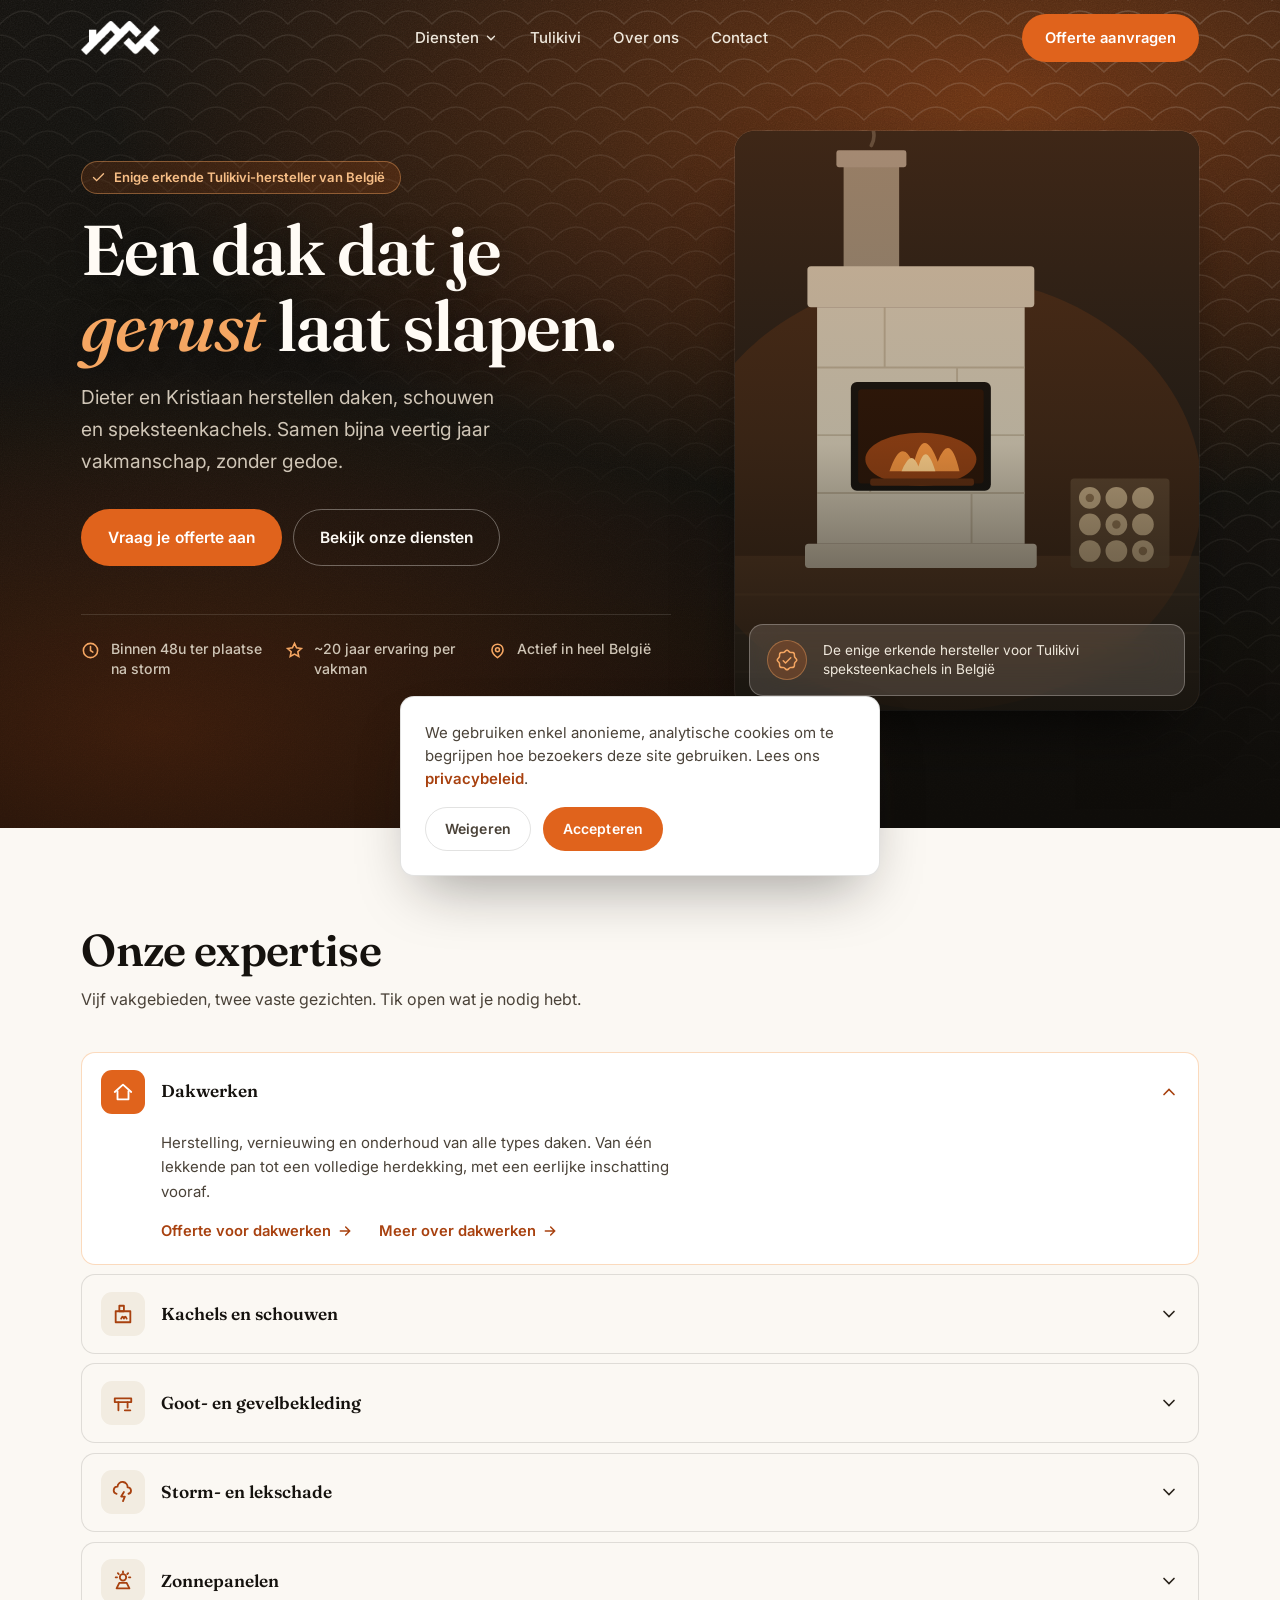
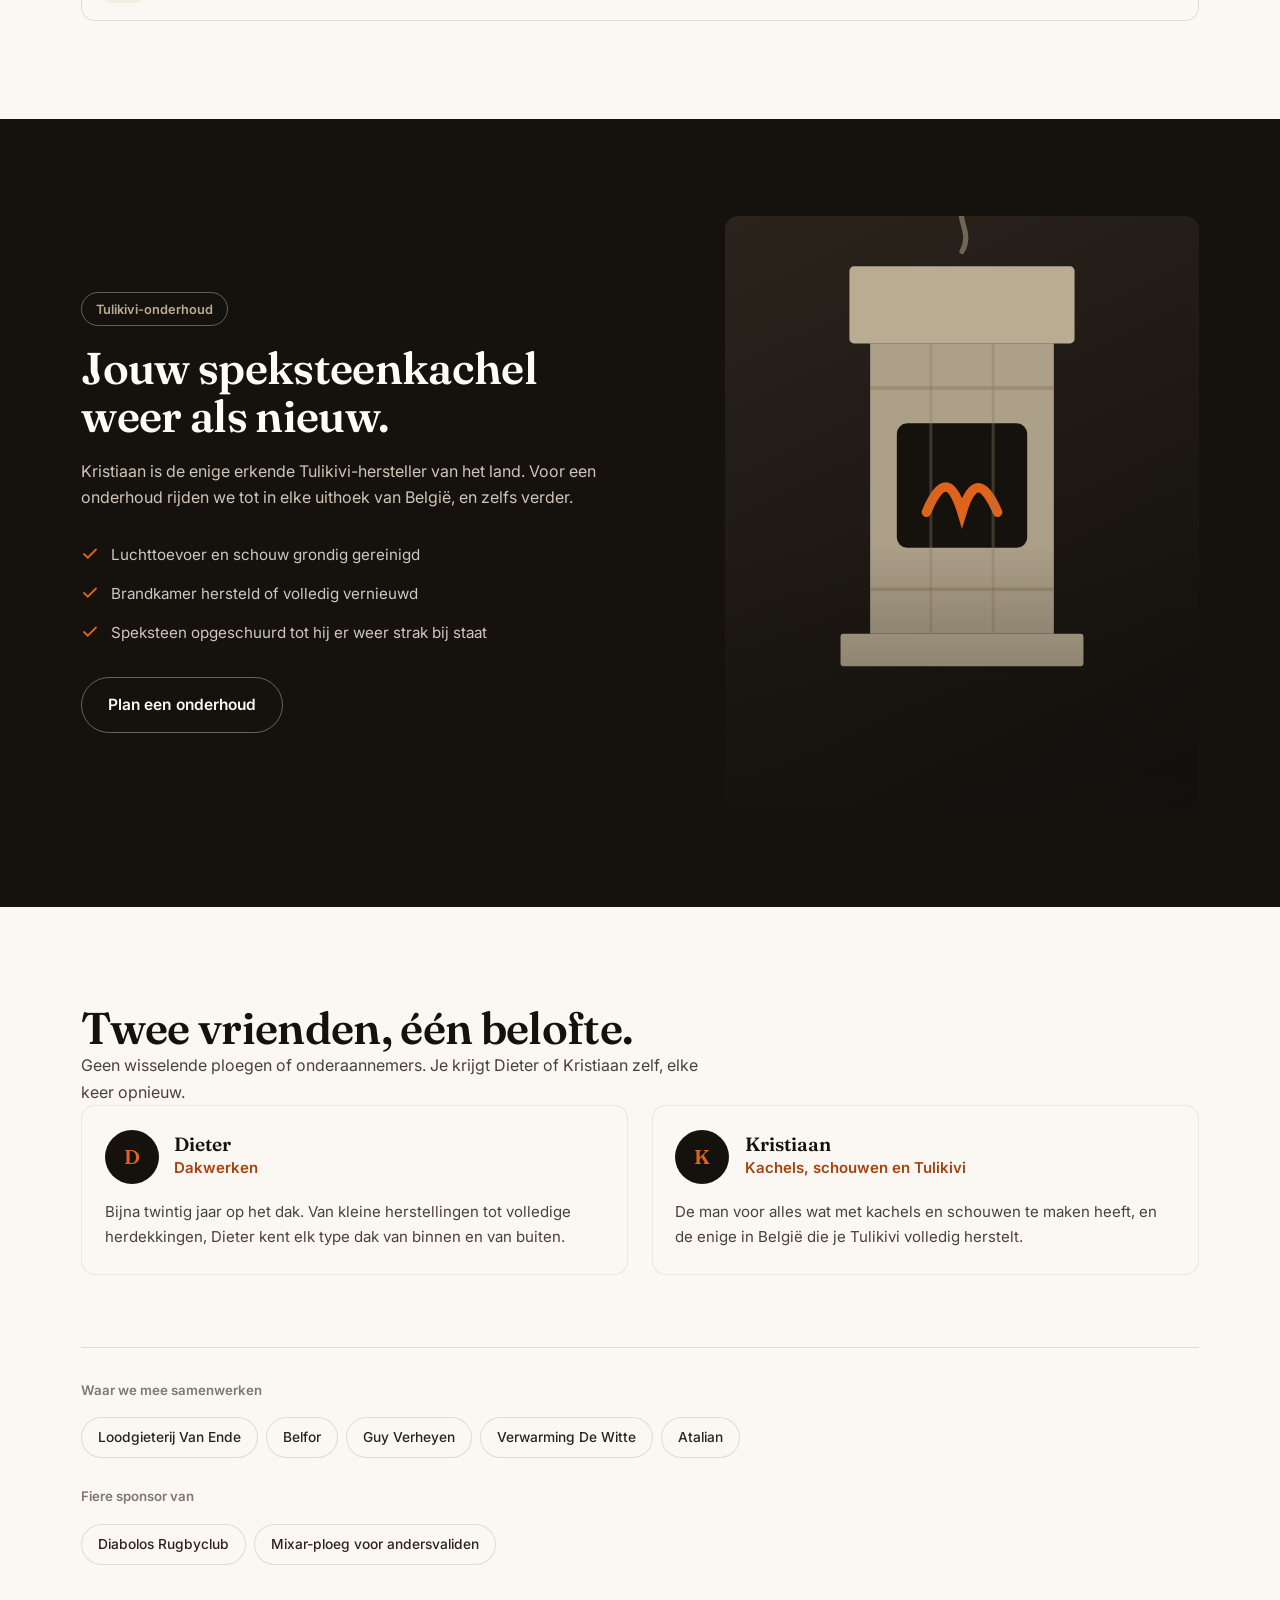
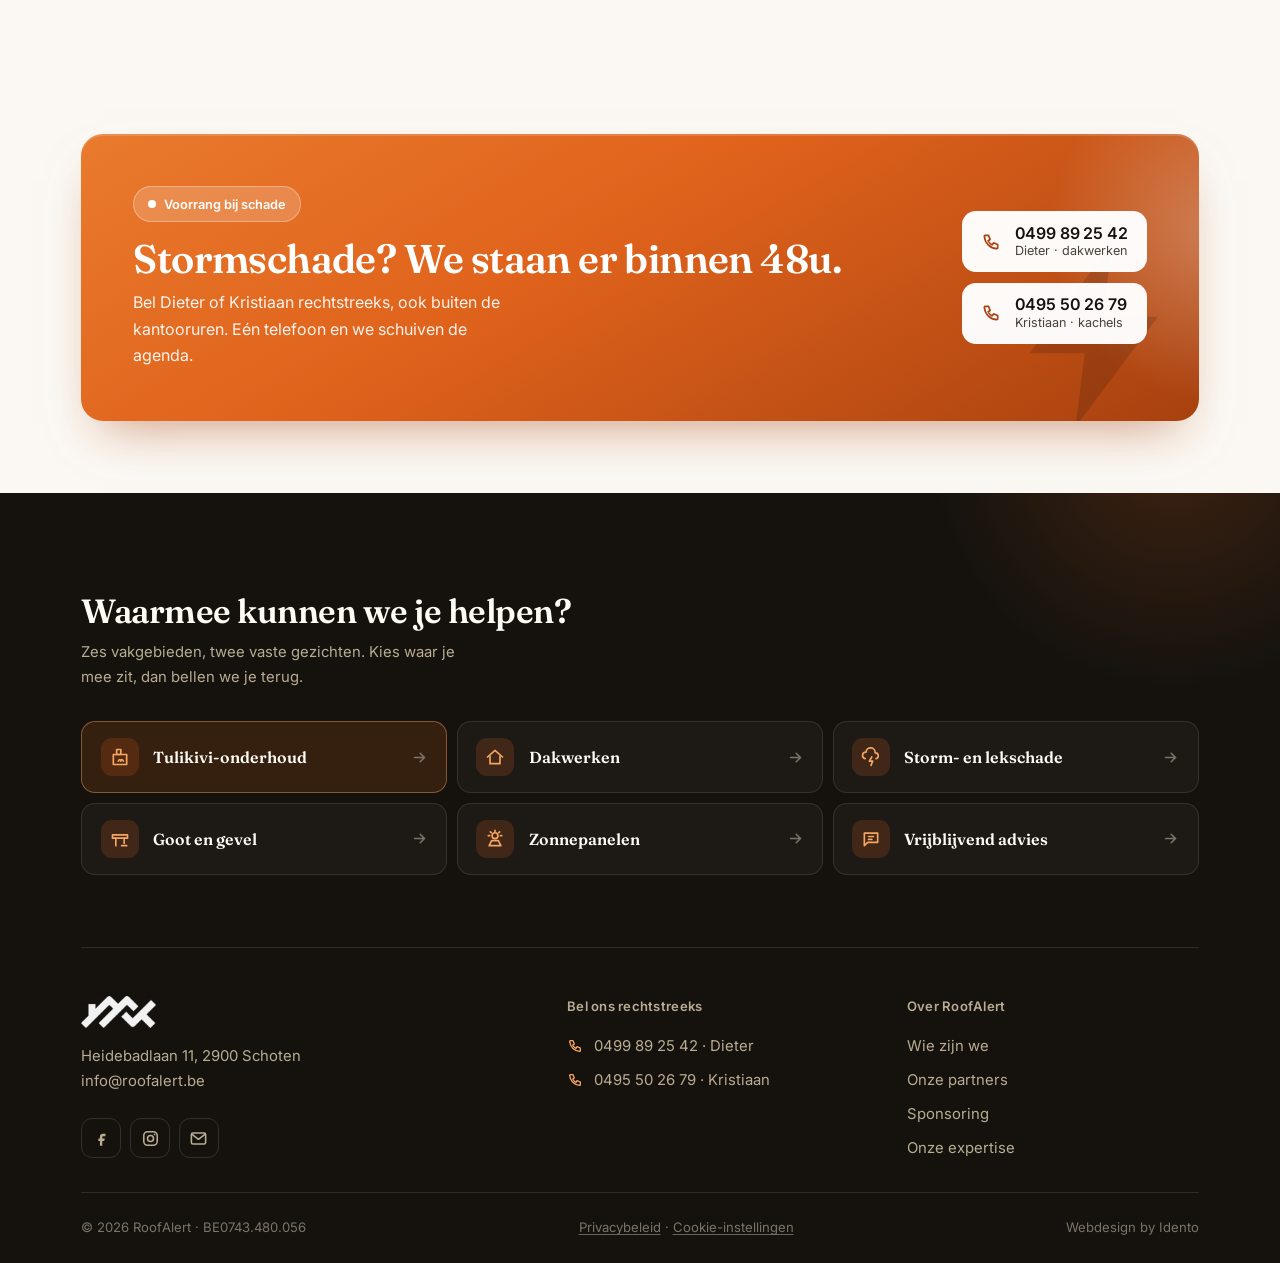
==== commit 8895d2e0: "Add /diensten/ overview and the Dakwerken detail page Homepage megamenu items pointed at "#diensten"" ====
--- a/index.html
+++ b/index.html
@@ -86,7 +86,7 @@
     <a href="#top" class="brand" aria-label="RoofAlert home">
       <img class="brand__logo" src="assets/img/logo.png" alt="RoofAlert">
     </a>
-    <nav class="nav" aria-label="Hoofdmenu">
+    <nav class="nav" id="mainNav" aria-label="Hoofdmenu">
       <div class="nav__item" id="megaItem">
         <button class="nav__trigger" aria-expanded="false" aria-haspopup="true">
           Diensten
@@ -94,19 +94,19 @@
         </button>
         <div class="mega">
           <div class="mega__in">
-            <span class="mega__lbl">Onze expertise</span>
-
-            <a class="mega__link" href="#diensten">
+            <span class="mega__lbl"><span>Onze expertise</span><a class="mega__all" href="diensten/">Alle diensten <svg viewBox="0 0 24 24" fill="none" stroke="currentColor" stroke-width="2.2" stroke-linecap="round" aria-hidden="true"><path d="M5 12h13M13 6l6 6-6 6"/></svg></a></span>
+
+            <a class="mega__link" href="diensten/dakwerken/">
               <span class="mega__ic"><svg viewBox="0 0 24 24" fill="none" stroke="currentColor" stroke-width="2" stroke-linecap="round" stroke-linejoin="round" aria-hidden="true"><path d="M3 12L12 4l9 8"/><path d="M6 11v9h12v-9"/></svg></span>
               <span><b class="mega__t">Dakwerken</b><span class="mega__d">Herstelling, vernieuwing en onderhoud van elk type dak</span></span>
             </a>
 
-            <a class="mega__link" href="#diensten">
+            <a class="mega__link" href="diensten/kachels-en-schouwen/">
               <span class="mega__ic"><svg viewBox="0 0 24 24" fill="none" stroke="currentColor" stroke-width="2" stroke-linecap="round" stroke-linejoin="round" aria-hidden="true"><rect x="4" y="9" width="16" height="12"/><rect x="8" y="3" width="5" height="6"/><path d="M10 17q2-4 3 0 1-4 3 0"/></svg></span>
               <span><b class="mega__t">Kachels en schouwen</b><span class="mega__d">Reiniging, controle en herstelling van elk merk</span></span>
             </a>
 
-            <a class="mega__link" href="#diensten">
+            <a class="mega__link" href="diensten/goot-en-gevel/">
               <span class="mega__ic"><svg viewBox="0 0 24 24" fill="none" stroke="currentColor" stroke-width="2" stroke-linecap="round" stroke-linejoin="round" aria-hidden="true"><path d="M3 7h18v4H3z"/><path d="M7 11v9M17 11v6"/><path d="M14 20h6"/></svg></span>
               <span><b class="mega__t">Goot en gevel</b><span class="mega__d">Gootsystemen en gevelbekleding, geplaatst en hersteld</span></span>
             </a>
@@ -115,15 +115,15 @@
               <svg class="seal" viewBox="0 0 256 256" fill="currentColor" aria-hidden="true"><path d="M225.86,102.82c-3.77-3.94-7.67-8-9.14-11.57-1.36-3.27-1.44-8.69-1.52-13.94-.15-9.76-.31-20.82-8-28.51s-18.75-7.85-28.51-8c-5.25-.08-10.67-.16-13.94-1.52-3.56-1.47-7.63-5.37-11.57-9.14C146.28,23.51,138.44,16,128,16s-18.27,7.51-25.18,14.14c-3.94,3.77-8,7.67-11.57,9.14C88,40.64,82.56,40.72,77.31,40.8c-9.76.15-20.82.31-28.51,8S41,67.55,40.8,77.31c-.08,5.25-.16,10.67-1.52,13.94-1.47,3.56-5.37,7.63-9.14,11.57C23.51,109.72,16,117.56,16,128s7.51,18.27,14.14,25.18c3.77,3.94,7.67,8,9.14,11.57,1.36,3.27,1.44,8.69,1.52,13.94.15,9.76.31,20.82,8,28.51s18.75,7.85,28.51,8c5.25.08,10.67.16,13.94,1.52,3.56,1.47,7.63,5.37,11.57,9.14C109.72,232.49,117.56,240,128,240s18.27-7.51,25.18-14.14c3.94-3.77,8-7.67,11.57-9.14,3.27-1.36,8.69-1.44,13.94-1.52,9.76-.15,20.82-.31,28.51-8s7.85-18.75,8-28.51c.08-5.25.16-10.67,1.52-13.94,1.47-3.56,5.37-7.63,9.14-11.57C232.49,146.28,240,138.44,240,128S232.49,109.73,225.86,102.82Zm-11.55,39.29c-4.79,5-9.75,10.17-12.38,16.52-2.52,6.1-2.63,13.07-2.73,19.82-.1,7-.21,14.33-3.32,17.43s-10.39,3.22-17.43,3.32c-6.75.1-13.72.21-19.82,2.73-6.35,2.63-11.52,7.59-16.52,12.38S132,224,128,224s-9.15-4.92-14.11-9.69-10.17-9.75-16.52-12.38c-6.1-2.52-13.07-2.63-19.82-2.73-7-.1-14.33-.21-17.43-3.32s-3.22-10.39-3.32-17.43c-.1-6.75-.21-13.72-2.73-19.82-2.63-6.35-7.59-11.52-12.38-16.52S32,132,32,128s4.92-9.15,9.69-14.11,9.75-10.17,12.38-16.52c2.52-6.1,2.63-13.07,2.73-19.82.1-7,.21-14.33,3.32-17.43S70.51,56.9,77.55,56.8c6.75-.1,13.72-.21,19.82-2.73,6.35-2.63,11.52-7.59,16.52-12.38S124,32,128,32s9.15,4.92,14.11,9.69,10.17,9.75,16.52,12.38c6.1,2.52,13.07,2.63,19.82,2.73,7,.1,14.33.21,17.43,3.32s3.22,10.39,3.32,17.43c.1,6.75.21,13.72,2.73,19.82,2.63,6.35,7.59,11.52,12.38,16.52S224,124,224,128,219.08,137.15,214.31,142.11ZM173.66,98.34a8,8,0,0,1,0,11.32l-56,56a8,8,0,0,1-11.32,0l-24-24a8,8,0,0,1,11.32-11.32L112,148.69l50.34-50.35A8,8,0,0,1,173.66,98.34Z"/></svg>
               <strong>Tulikivi-onderhoud</strong>
               <p>De enige erkende hersteller van speksteenkachels in België. We komen tot in elke uithoek van het land.</p>
-              <a href="#tulikivi">Ontdek wat we doen <svg viewBox="0 0 24 24" fill="none" stroke="currentColor" stroke-width="2.2" stroke-linecap="round" aria-hidden="true"><path d="M5 12h13M13 6l6 6-6 6"/></svg></a>
+              <a href="diensten/tulikivi-onderhoud/">Ontdek wat we doen <svg viewBox="0 0 24 24" fill="none" stroke="currentColor" stroke-width="2.2" stroke-linecap="round" aria-hidden="true"><path d="M5 12h13M13 6l6 6-6 6"/></svg></a>
             </div>
 
-            <a class="mega__link" href="#diensten">
+            <a class="mega__link" href="diensten/storm-en-lekschade/">
               <span class="mega__ic"><svg viewBox="0 0 24 24" fill="none" stroke="currentColor" stroke-width="2" stroke-linecap="round" stroke-linejoin="round" aria-hidden="true"><path d="M5 14a4 4 0 011-7.9A5.5 5.5 0 0117 7a3.5 3.5 0 011 6.9"/><path d="M13 12l-3 5h4l-2 5"/></svg></span>
               <span><b class="mega__t">Storm- en lekschade</b><span class="mega__d">Absolute voorrang, binnen 48u ter plaatse</span></span>
             </a>
 
-            <a class="mega__link" href="#diensten">
+            <a class="mega__link" href="diensten/zonnepanelen/">
               <span class="mega__ic"><svg viewBox="0 0 24 24" fill="none" stroke="currentColor" stroke-width="2" stroke-linecap="round" stroke-linejoin="round" aria-hidden="true"><circle cx="12" cy="8" r="3.5"/><path d="M12 1.5v1.5M20 8h-1.5M5.5 8H4M17.6 3.4l-1 1M6.4 3.4l1 1"/><path d="M5 20l3-6h8l3 6z"/></svg></span>
               <span><b class="mega__t">Zonnepanelen</b><span class="mega__d">Geplaatst samen met je dakwerken, in één beweging</span></span>
             </a>
@@ -135,11 +135,14 @@
           </div>
         </div>
       </div>
-      <a href="#tulikivi">Tulikivi</a>
+      <a href="diensten/tulikivi-onderhoud/">Tulikivi</a>
       <a href="#team">Over ons</a>
       <a href="#contact">Contact</a>
     </nav>
     <a href="#contact" class="btn btn-primary hdr__cta">Offerte aanvragen</a>
+    <button class="hdr__burger" id="burgerBtn" type="button" aria-expanded="false" aria-controls="mainNav" aria-label="Menu openen">
+      <span></span><span></span><span></span>
+    </button>
   </div>
 </header>
 
@@ -254,7 +257,10 @@
       </button>
       <div class="acc-body"><div class="acc-inner"><div class="acc-pad">
         <p>Herstelling, vernieuwing en onderhoud van alle types daken. Van één lekkende pan tot een volledige herdekking, met een eerlijke inschatting vooraf.</p>
-        <a href="#contact" class="acc-link">Offerte voor dakwerken <svg viewBox="0 0 24 24" fill="none" stroke="currentColor" stroke-width="2.2" stroke-linecap="round" aria-hidden="true"><path d="M5 12h13M13 6l6 6-6 6"/></svg></a>
+        <div class="acc-links">
+          <a href="#contact" class="acc-link">Offerte voor dakwerken <svg viewBox="0 0 24 24" fill="none" stroke="currentColor" stroke-width="2.2" stroke-linecap="round" aria-hidden="true"><path d="M5 12h13M13 6l6 6-6 6"/></svg></a>
+          <a href="diensten/dakwerken/" class="acc-link">Meer over dakwerken <svg viewBox="0 0 24 24" fill="none" stroke="currentColor" stroke-width="2.2" stroke-linecap="round" aria-hidden="true"><path d="M5 12h13M13 6l6 6-6 6"/></svg></a>
+        </div>
       </div></div></div>
     </div>
 
@@ -266,7 +272,10 @@
       </button>
       <div class="acc-body"><div class="acc-inner"><div class="acc-pad">
         <p>Reiniging, controle en herstelling van schouwen en houtkachels van elk merk. Veilig stoken begint bij een schouw die goed trekt.</p>
-        <a href="#contact" class="acc-link">Schouw laten nakijken <svg viewBox="0 0 24 24" fill="none" stroke="currentColor" stroke-width="2.2" stroke-linecap="round" aria-hidden="true"><path d="M5 12h13M13 6l6 6-6 6"/></svg></a>
+        <div class="acc-links">
+          <a href="#contact" class="acc-link">Schouw laten nakijken <svg viewBox="0 0 24 24" fill="none" stroke="currentColor" stroke-width="2.2" stroke-linecap="round" aria-hidden="true"><path d="M5 12h13M13 6l6 6-6 6"/></svg></a>
+          <a href="diensten/kachels-en-schouwen/" class="acc-link">Meer over kachels en schouwen <svg viewBox="0 0 24 24" fill="none" stroke="currentColor" stroke-width="2.2" stroke-linecap="round" aria-hidden="true"><path d="M5 12h13M13 6l6 6-6 6"/></svg></a>
+        </div>
       </div></div></div>
     </div>
 
@@ -278,7 +287,10 @@
       </button>
       <div class="acc-body"><div class="acc-inner"><div class="acc-pad">
         <p>Plaatsing en herstelling van gootsystemen en gevelbekleding, zodat regenwater afvoert waar het hoort en je gevel er jaren strak bij blijft.</p>
-        <a href="#contact" class="acc-link">Goot of gevel bespreken <svg viewBox="0 0 24 24" fill="none" stroke="currentColor" stroke-width="2.2" stroke-linecap="round" aria-hidden="true"><path d="M5 12h13M13 6l6 6-6 6"/></svg></a>
+        <div class="acc-links">
+          <a href="#contact" class="acc-link">Goot of gevel bespreken <svg viewBox="0 0 24 24" fill="none" stroke="currentColor" stroke-width="2.2" stroke-linecap="round" aria-hidden="true"><path d="M5 12h13M13 6l6 6-6 6"/></svg></a>
+          <a href="diensten/goot-en-gevel/" class="acc-link">Meer over goot en gevel <svg viewBox="0 0 24 24" fill="none" stroke="currentColor" stroke-width="2.2" stroke-linecap="round" aria-hidden="true"><path d="M5 12h13M13 6l6 6-6 6"/></svg></a>
+        </div>
       </div></div></div>
     </div>
 
@@ -290,7 +302,10 @@
       </button>
       <div class="acc-body"><div class="acc-inner"><div class="acc-pad">
         <p>Schadegevallen krijgen absolute voorrang. Wordt er storm aangekondigd, dan schuiven we onze agenda zodat we binnen 48u bij je staan.</p>
-        <a href="tel:+32499892542" class="acc-link">Bel meteen bij schade <svg viewBox="0 0 24 24" fill="none" stroke="currentColor" stroke-width="2.2" stroke-linecap="round" aria-hidden="true"><path d="M5 12h13M13 6l6 6-6 6"/></svg></a>
+        <div class="acc-links">
+          <a href="tel:+32499892542" class="acc-link">Bel meteen bij schade <svg viewBox="0 0 24 24" fill="none" stroke="currentColor" stroke-width="2.2" stroke-linecap="round" aria-hidden="true"><path d="M5 12h13M13 6l6 6-6 6"/></svg></a>
+          <a href="diensten/storm-en-lekschade/" class="acc-link">Meer over storm- en lekschade <svg viewBox="0 0 24 24" fill="none" stroke="currentColor" stroke-width="2.2" stroke-linecap="round" aria-hidden="true"><path d="M5 12h13M13 6l6 6-6 6"/></svg></a>
+        </div>
       </div></div></div>
     </div>
 
@@ -302,7 +317,10 @@
       </button>
       <div class="acc-body"><div class="acc-inner"><div class="acc-pad">
         <p>Plaatsing van zonnepanelen, meteen samen bekeken met je dakwerken. Eén ploeg, één keer stellingen, één keer op je dak.</p>
-        <a href="#contact" class="acc-link">Zonnepanelen bespreken <svg viewBox="0 0 24 24" fill="none" stroke="currentColor" stroke-width="2.2" stroke-linecap="round" aria-hidden="true"><path d="M5 12h13M13 6l6 6-6 6"/></svg></a>
+        <div class="acc-links">
+          <a href="#contact" class="acc-link">Zonnepanelen bespreken <svg viewBox="0 0 24 24" fill="none" stroke="currentColor" stroke-width="2.2" stroke-linecap="round" aria-hidden="true"><path d="M5 12h13M13 6l6 6-6 6"/></svg></a>
+          <a href="diensten/zonnepanelen/" class="acc-link">Meer over zonnepanelen <svg viewBox="0 0 24 24" fill="none" stroke="currentColor" stroke-width="2.2" stroke-linecap="round" aria-hidden="true"><path d="M5 12h13M13 6l6 6-6 6"/></svg></a>
+        </div>
       </div></div></div>
     </div>
 
@@ -423,31 +441,31 @@
       <p>Zes vakgebieden, twee vaste gezichten. Kies waar je mee zit, dan bellen we je terug.</p>
       <div class="ftr__tiles">
 
-        <a class="ftr__tile ftr__tile--hl" href="#tulikivi">
+        <a class="ftr__tile ftr__tile--hl" href="diensten/tulikivi-onderhoud/">
           <span class="ftr__tile-ic"><svg viewBox="0 0 24 24" fill="none" stroke="currentColor" stroke-width="2" stroke-linecap="round" stroke-linejoin="round" aria-hidden="true"><rect x="4" y="9" width="16" height="12"/><rect x="8" y="3" width="5" height="6"/><path d="M10 17q2-4 3 0 1-4 3 0"/></svg></span>
           <span class="ftr__tile-t">Tulikivi-onderhoud</span>
           <svg class="ftr__tile-ar" viewBox="0 0 24 24" fill="none" stroke="currentColor" stroke-width="2.2" stroke-linecap="round" aria-hidden="true"><path d="M5 12h13M13 6l6 6-6 6"/></svg>
         </a>
 
-        <a class="ftr__tile" href="#diensten">
+        <a class="ftr__tile" href="diensten/dakwerken/">
           <span class="ftr__tile-ic"><svg viewBox="0 0 24 24" fill="none" stroke="currentColor" stroke-width="2" stroke-linecap="round" stroke-linejoin="round" aria-hidden="true"><path d="M3 12L12 4l9 8"/><path d="M6 11v9h12v-9"/></svg></span>
           <span class="ftr__tile-t">Dakwerken</span>
           <svg class="ftr__tile-ar" viewBox="0 0 24 24" fill="none" stroke="currentColor" stroke-width="2.2" stroke-linecap="round" aria-hidden="true"><path d="M5 12h13M13 6l6 6-6 6"/></svg>
         </a>
 
-        <a class="ftr__tile" href="#diensten">
+        <a class="ftr__tile" href="diensten/storm-en-lekschade/">
           <span class="ftr__tile-ic"><svg viewBox="0 0 24 24" fill="none" stroke="currentColor" stroke-width="2" stroke-linecap="round" stroke-linejoin="round" aria-hidden="true"><path d="M5 14a4 4 0 011-7.9A5.5 5.5 0 0117 7a3.5 3.5 0 011 6.9"/><path d="M13 12l-3 5h4l-2 5"/></svg></span>
           <span class="ftr__tile-t">Storm- en lekschade</span>
           <svg class="ftr__tile-ar" viewBox="0 0 24 24" fill="none" stroke="currentColor" stroke-width="2.2" stroke-linecap="round" aria-hidden="true"><path d="M5 12h13M13 6l6 6-6 6"/></svg>
         </a>
 
-        <a class="ftr__tile" href="#diensten">
+        <a class="ftr__tile" href="diensten/goot-en-gevel/">
           <span class="ftr__tile-ic"><svg viewBox="0 0 24 24" fill="none" stroke="currentColor" stroke-width="2" stroke-linecap="round" stroke-linejoin="round" aria-hidden="true"><path d="M3 7h18v4H3z"/><path d="M7 11v9M17 11v6"/><path d="M14 20h6"/></svg></span>
           <span class="ftr__tile-t">Goot en gevel</span>
           <svg class="ftr__tile-ar" viewBox="0 0 24 24" fill="none" stroke="currentColor" stroke-width="2.2" stroke-linecap="round" aria-hidden="true"><path d="M5 12h13M13 6l6 6-6 6"/></svg>
         </a>
 
-        <a class="ftr__tile" href="#diensten">
+        <a class="ftr__tile" href="diensten/zonnepanelen/">
           <span class="ftr__tile-ic"><svg viewBox="0 0 24 24" fill="none" stroke="currentColor" stroke-width="2" stroke-linecap="round" stroke-linejoin="round" aria-hidden="true"><circle cx="12" cy="8" r="3.5"/><path d="M12 1.5v1.5M20 8h-1.5M5.5 8H4M17.6 3.4l-1 1M6.4 3.4l1 1"/><path d="M5 20l3-6h8l3 6z"/></svg></span>
           <span class="ftr__tile-t">Zonnepanelen</span>
           <svg class="ftr__tile-ar" viewBox="0 0 24 24" fill="none" stroke="currentColor" stroke-width="2.2" stroke-linecap="round" aria-hidden="true"><path d="M5 12h13M13 6l6 6-6 6"/></svg>
@@ -487,7 +505,7 @@
           <li><a href="#team">Wie zijn we</a></li>
           <li><a href="#team">Onze partners</a></li>
           <li><a href="#team">Sponsoring</a></li>
-          <li><a href="#diensten">Onze expertise</a></li>
+          <li><a href="diensten/">Onze expertise</a></li>
         </ul>
       </div>
     </div>
--- a/assets/css/layout.css
+++ b/assets/css/layout.css
@@ -75,6 +75,8 @@
   font-size: var(--fs-h2);
   max-width: 22ch;
 }
+/* Zelfde nadruk als in de hero op de homepage. */
+.page-header h1 em { font-style: italic; font-weight: 500; color: var(--accent-inverse); }
 .page-header p {
   margin-top: var(--sp-4);
   max-width: 58ch;
@@ -82,6 +84,45 @@
   font-size: var(--fs-lead);
   line-height: 1.55;
 }
+
+/* — Pagina-kop met beeld — variant voor de dienstpagina's: tekst links, één
+   foto rechts. Bewust enkel een foto, geen badge of overlay: dat hoort bij
+   de hero op de homepage. — */
+.page-header__grid { display: grid; gap: var(--sp-6); align-items: center; }
+@media (min-width: 940px) {
+  .page-header__grid { grid-template-columns: 1.08fr 0.92fr; gap: var(--sp-7); }
+}
+.page-header__media {
+  position: relative;
+  width: 100%;
+  aspect-ratio: 4 / 3;
+  border-radius: 20px;
+  overflow: hidden;
+  background: linear-gradient(160deg, var(--ink-800) 0%, #2e251b 58%, #5c2c10 130%);
+  box-shadow: 0 32px 64px -28px rgba(0, 0, 0, 0.85), 0 0 0 1px rgba(232, 225, 214, 0.1);
+  /* aspect-ratio + enkel absolute inhoud: zonder dit rekent het grid-item
+     zichzelf naar 0×0 uit (zie ook .hero__art). */
+  justify-self: stretch;
+}
+@media (min-width: 940px) {
+  .page-header__media { aspect-ratio: 1 / 1; max-width: 460px; margin-left: auto; }
+}
+/* Merkpatroon zolang er geen foto staat, zodat een ontbrekend beeld geen
+   zwart gat achterlaat. */
+.page-header__media::before {
+  content: "";
+  position: absolute; inset: 0;
+  background-image:
+    radial-gradient(90% 70% at 80% 15%, rgba(224, 99, 28, 0.35), transparent 60%),
+    url("data:image/svg+xml,%3Csvg xmlns='http://www.w3.org/2000/svg' width='96' height='48' viewBox='0 0 96 48'%3E%3Cg fill='none' stroke='%23E8E1D6' stroke-width='1.5' stroke-linecap='round'%3E%3Cpath d='M-48 24q24-26 48 0 24-26 48 0 24-26 48 0'/%3E%3Cpath d='M-24 48q24-26 48 0 24-26 48 0 24-26 48 0'/%3E%3Cpath d='M-24 0q24-26 48 0 24-26 48 0 24-26 48 0'/%3E%3C/g%3E%3C/svg%3E");
+  background-size: cover, 96px 48px;
+  opacity: 0.28;
+}
+.page-header__media img {
+  position: absolute; inset: 0; z-index: 1;
+  width: 100%; height: 100%; object-fit: cover;
+}
+
 
 /* — Breadcrumb — */
 .breadcrumb {
@@ -140,6 +181,60 @@
   .hdr .hdr__cta { display: inline-flex; min-height: 46px; padding: 0.7rem 1.35rem; font-size: 0.92rem; }
 }
 
+/* — Hamburger — onder 920px de enige ingang tot het hoofdmenu. — */
+.hdr__burger {
+  display: inline-flex; flex-direction: column; align-items: center; justify-content: center;
+  gap: 5px; width: 44px; height: 44px; flex: none; border-radius: var(--radius-sm);
+  color: var(--inverse-text);
+}
+.hdr.is-stuck .hdr__burger,
+.hdr.is-nav-open .hdr__burger { color: var(--text-strong); }
+.hdr__burger span {
+  display: block; width: 20px; height: 2px; border-radius: 2px; background: currentColor;
+  transition: transform 0.28s var(--ease), opacity 0.2s ease;
+}
+.hdr__burger.is-open span:nth-child(1) { transform: translateY(7px) rotate(45deg); }
+.hdr__burger.is-open span:nth-child(2) { opacity: 0; }
+.hdr__burger.is-open span:nth-child(3) { transform: translateY(-7px) rotate(-45deg); }
+@media (min-width: 920px) { .hdr__burger { display: none; } }
+
+/* — Mobiel menu — dezelfde .nav als op desktop, maar uitgeklapt als paneel
+   onder de header. Zo is er één menu-markup voor beide breedtes; het
+   megamenu eronder wordt op mobiel een inline submenu (zie verder). — */
+@media (max-width: 919px) {
+  .hdr.is-nav-open {
+    background: var(--inverse-veil-nav);
+    backdrop-filter: saturate(1.4) blur(14px);
+    -webkit-backdrop-filter: saturate(1.4) blur(14px);
+    border-bottom-color: var(--hairline-soft);
+  }
+  .hdr.is-nav-open .brand__logo { filter: none; }
+  .hdr.is-nav-open .nav {
+    display: flex; flex-direction: column; align-items: stretch;
+    position: absolute; top: 100%; left: 0; right: 0; z-index: 59;
+    max-height: calc(100svh - 4.5rem);
+    overflow-y: auto; overscroll-behavior: contain;
+    /* Extra ruimte onderaan: de vaste actiebalk (76px) dekt anders de
+       laatste menuregel af zodra je onderaan het paneel scrolt. */
+    padding: 0.25rem var(--wrap-pad) calc(1.25rem + 76px);
+    background: var(--surface-raised);
+    border-bottom: 1px solid var(--border);
+    box-shadow: 0 28px 56px -28px rgba(21, 18, 14, 0.45);
+    color: var(--text-strong);
+  }
+  .nav > a,
+  .nav__trigger {
+    display: flex; align-items: center; justify-content: space-between; width: 100%;
+    padding: 1rem 0.25rem; font-size: 1.05rem; font-weight: 600;
+    border-bottom: 1px solid var(--border-soft);
+  }
+  .nav > a:last-child { border-bottom: none; }
+  .nav__trigger svg { width: 18px; height: 18px; }
+}
+
+/* Vergrendelt de achtergrond terwijl het mobiele menu open staat. */
+body.nav-locked { overflow: hidden; }
+
 /* — Megamenu (Diensten) — */
 .nav__item { position: static; display: flex; align-items: center; }
 .nav__trigger { display: inline-flex; align-items: center; gap: 0.35rem; font: inherit; font-weight: 500; padding-block: 0.2rem; }
@@ -162,7 +257,18 @@
 .mega__lbl {
   grid-column: 1 / -1; font-size: 0.78rem; font-weight: 600; letter-spacing: 0.06em;
   text-transform: uppercase; color: var(--muted-accent); margin: 0 0 0.5rem 1.15rem;
-}
+  display: flex; align-items: center; justify-content: space-between; gap: var(--sp-4);
+}
+/* Link naar het volledige overzicht, in de labelregel zodat het raster
+   met de zes diensten intact blijft. */
+.mega__all {
+  display: inline-flex; align-items: center; gap: 0.35rem;
+  font-size: 0.84rem; font-weight: 600; letter-spacing: 0; text-transform: none;
+  color: var(--accent-ink); white-space: nowrap;
+}
+.mega__all svg { width: 14px; height: 14px; transition: transform 0.2s ease; }
+.mega__all:hover svg { transform: translateX(3px); }
+@media (max-width: 919px) { .mega__all { margin-right: 0.25rem; } }
 .mega__link { display: flex; gap: 0.95rem; align-items: center; padding: 1rem 1.15rem; border-radius: 14px; transition: background 0.2s ease; }
 .mega__link:hover { background: var(--surface-subtle); }
 .mega__ic {
@@ -185,7 +291,37 @@
 .mega__feat a { margin-top: auto; font-size: 0.87rem; font-weight: 600; color: var(--accent-inverse); display: inline-flex; align-items: center; gap: 0.35rem; }
 .mega__feat a svg { width: 15px; height: 15px; transition: transform 0.2s ease; }
 .mega__feat a:hover svg { transform: translateX(3px); }
-@media (max-width: 919px) { .mega { display: none; } }
+/* Mobiel: geen overlay, maar een submenu dat onder "Diensten" openvouwt.
+   De 0fr → 1fr truc animeert de hoogte zonder vaste max-height te gokken;
+   .mega__in is daarbij het overflow-vak (zelfde patroon als de accordion). */
+@media (max-width: 919px) {
+  .nav__item { display: flex; flex-direction: column; align-items: stretch; }
+  .mega {
+    position: static; z-index: auto;
+    opacity: 1; visibility: visible; transform: none; pointer-events: auto;
+    padding: 0;
+    display: grid; grid-template-rows: 0fr;
+    transition: grid-template-rows 0.34s cubic-bezier(0.3, 0.9, 0.3, 1);
+  }
+  .nav__item.is-open .mega { grid-template-rows: 1fr; }
+  .mega__in {
+    grid-template-columns: 1fr; gap: 0;
+    min-height: 0; overflow: hidden;
+    max-width: none; padding: 0.35rem 0 0.85rem;
+    background: transparent; border: none; border-radius: 0; box-shadow: none;
+  }
+  .mega__lbl { order: -1; margin: 0.85rem 0 0.15rem 0.25rem; }
+  .mega__link { padding: 0.85rem 0.25rem; border-radius: var(--radius-sm); }
+  /* Op desktop staat de Tulikivi-kaart in de vierde kolom; in één kolom
+     onderbreekt ze de dienstenlijst, dus schuift ze naar achteren. */
+  .mega__feat { order: 1; grid-row: auto; grid-column: auto; margin-top: 0.85rem; }
+}
+
+/* Tablet: het submenu heeft ruimte voor twee kolommen. */
+@media (min-width: 620px) and (max-width: 919px) {
+  .mega__in { grid-template-columns: 1fr 1fr; column-gap: 1.25rem; }
+  .mega__feat { grid-column: 1 / -1; }
+}
 @media (min-width: 920px) and (max-width: 1119px) {
   .mega__in { grid-template-columns: repeat(3, 1fr); padding: 1.7rem 1.4rem 1.8rem; }
   .mega__feat { grid-row: 2 / 4; grid-column: 3; }
@@ -286,4 +422,5 @@
 @media (prefers-reduced-motion: reduce) {
   html { scroll-behavior: auto; }
   html.js .reveal { transition: none; opacity: 1; transform: none; }
-}
+  .hdr__burger span, .mega { transition: none; }
+}
--- a/assets/css/components.css
+++ b/assets/css/components.css
@@ -107,9 +107,71 @@
 .acc-pad { padding: 0 1.15rem 1.25rem 1.15rem; }
 @media (min-width: 600px) { .acc-pad { padding-left: calc(1.15rem + 44px + 1rem); } }
 .acc-pad p { font-size: var(--fs-small); margin-bottom: 0.9rem; color: var(--text-muted); }
+.acc-links { display: flex; flex-wrap: wrap; gap: 0.55rem 1.6rem; }
 .acc-link { display: inline-flex; align-items: center; gap: 0.4rem; font-size: 0.92rem; font-weight: 600; color: var(--accent-ink); }
 .acc-link svg { width: 16px; height: 16px; transition: transform 0.2s ease; }
 .acc-link:hover svg { transform: translateX(3px); }
+
+
+/* — Dienstkaarten — het overzicht op /diensten/ en de "andere diensten"-
+   blokken onderaan elke dienstpagina. Zelfde opbouw als een megamenu-item,
+   maar als kaart op een lichte ondergrond. — */
+.svc-grid { display: grid; gap: var(--sp-4); }
+@media (min-width: 620px) { .svc-grid { grid-template-columns: 1fr 1fr; } }
+@media (min-width: 960px) { .svc-grid { grid-template-columns: repeat(3, 1fr); } }
+.svc-card {
+  display: flex; align-items: flex-start; gap: 0.95rem;
+  padding: 1.35rem 1.3rem;
+  background: var(--surface); border: 1px solid var(--border); border-radius: var(--radius-md);
+  transition: border-color 0.22s ease, background 0.22s ease, transform 0.18s var(--ease), box-shadow 0.3s var(--ease);
+}
+.svc-card:hover {
+  border-color: var(--accent-veil-strong); background: var(--surface-raised);
+  transform: translateY(-3px); box-shadow: var(--shadow-soft);
+}
+.svc-card__ic {
+  width: 42px; height: 42px; flex: none; border-radius: 11px;
+  background: var(--accent-veil); color: var(--accent-ink);
+  display: grid; place-items: center; transition: background 0.22s, color 0.22s;
+}
+.svc-card:hover .svc-card__ic { background: var(--accent); color: #fff; }
+.svc-card__ic svg { width: 22px; height: 22px; }
+.svc-card__body { flex: 1; min-width: 0; }
+.svc-card__t {
+  display: flex; align-items: center; gap: 0.4rem;
+  font-family: var(--font-display); font-weight: 600; font-size: 1.08rem;
+  color: var(--text-strong); line-height: 1.25; margin-bottom: 0.3rem;
+}
+.svc-card__t svg { width: 15px; height: 15px; flex: none; color: var(--accent); transition: transform 0.2s ease; }
+.svc-card:hover .svc-card__t svg { transform: translateX(3px); }
+.svc-card__d { display: block; font-size: 0.9rem; line-height: 1.5; color: var(--text-muted); }
+.svc-card__badge {
+  display: inline-block; margin-top: 0.6rem; padding: 0.25rem 0.6rem; border-radius: 100px;
+  background: var(--accent-veil); color: var(--accent-ink);
+  font-size: 0.74rem; font-weight: 600; letter-spacing: 0.01em;
+}
+.svc-card--hl { border-color: var(--accent-veil-strong); background: var(--surface-raised); }
+
+
+/* — Stappen — "zo pakken we het aan" op de dienstpagina's. — */
+.steps { display: grid; gap: var(--sp-5); counter-reset: step; }
+@media (min-width: 620px) { .steps { grid-template-columns: 1fr 1fr; } }
+@media (min-width: 1000px) { .steps { grid-template-columns: repeat(4, 1fr); gap: var(--sp-4); } }
+.step { display: flex; flex-direction: column; gap: 0.6rem; }
+.step__n {
+  width: 40px; height: 40px; flex: none; border-radius: 50%;
+  background: var(--ink-900); color: var(--accent);
+  display: grid; place-items: center;
+  font-family: var(--font-display); font-weight: 600; font-size: 1.05rem;
+}
+.step h3 { font-size: 1.05rem; }
+.step p { font-size: 0.93rem; line-height: 1.6; color: var(--text-muted); }
+
+
+/* — Vinklijst op een lichte ondergrond (de donkere variant is .usp__list). — */
+.check-list { display: grid; gap: 0.7rem; }
+.check-list li { display: flex; gap: 0.7rem; align-items: flex-start; font-size: 0.97rem; color: var(--text); }
+.check-list svg { width: 18px; height: 18px; flex: none; margin-top: 4px; color: var(--accent); }
 
 
 /* — Team- en partnerkaarten — */
@@ -297,30 +359,9 @@
 .hours-table td:last-child { text-align: right; font-variant-numeric: tabular-nums; }
 
 
-/* — FAQ — */
-.faq-list { display: flex; flex-direction: column; gap: var(--sp-3); max-width: 760px; }
-.faq-item {
-  background: var(--surface-raised);
-  border: 1px solid var(--border);
-  border-radius: var(--radius-md);
-  padding: var(--sp-5);
-}
-.faq-item summary {
-  display: flex;
-  align-items: center;
-  justify-content: space-between;
-  gap: var(--sp-4);
-  cursor: pointer;
-  list-style: none;
-  font-family: var(--font-display);
-  font-size: 1.0625rem;
-  font-weight: 600;
-  color: var(--text-strong);
-}
-.faq-item summary::-webkit-details-marker { display: none; }
-.faq-item summary .faq-chevron { flex-shrink: 0; transition: transform 0.35s var(--ease); color: var(--accent-ink); }
-.faq-item[open] summary .faq-chevron { transform: rotate(135deg); }
-.faq-item p { margin-top: var(--sp-3); color: var(--text-muted); font-size: var(--fs-small); line-height: 1.6; }
+/* Veelgestelde vragen gebruiken de accordion hierboven (.acc), zodat er
+   één uitklappatroon op de site staat — inclusief de crosslinks in
+   .acc-links onderaan elk antwoord. */
 
 
 /* — Formulier: verplicht-markering, validatie en statusmelding — */
@@ -422,6 +463,8 @@
 /* — Motion policy: componenten — */
 @media (prefers-reduced-motion: reduce) {
   .nav-pulse-btn::before { animation: none !important; }
-  .btn, .quote-card, .faq-item summary .faq-chevron, .acc-body, .acc-ic, .acc-chev { transition: none; }
+  .btn, .quote-card, .acc-body, .acc-ic, .acc-chev { transition: none; }
+  .svc-card, .svc-card__ic, .svc-card__t svg { transition: none; }
+  .svc-card:hover { transform: none; }
   .cookie-banner { transition: none; }
 }
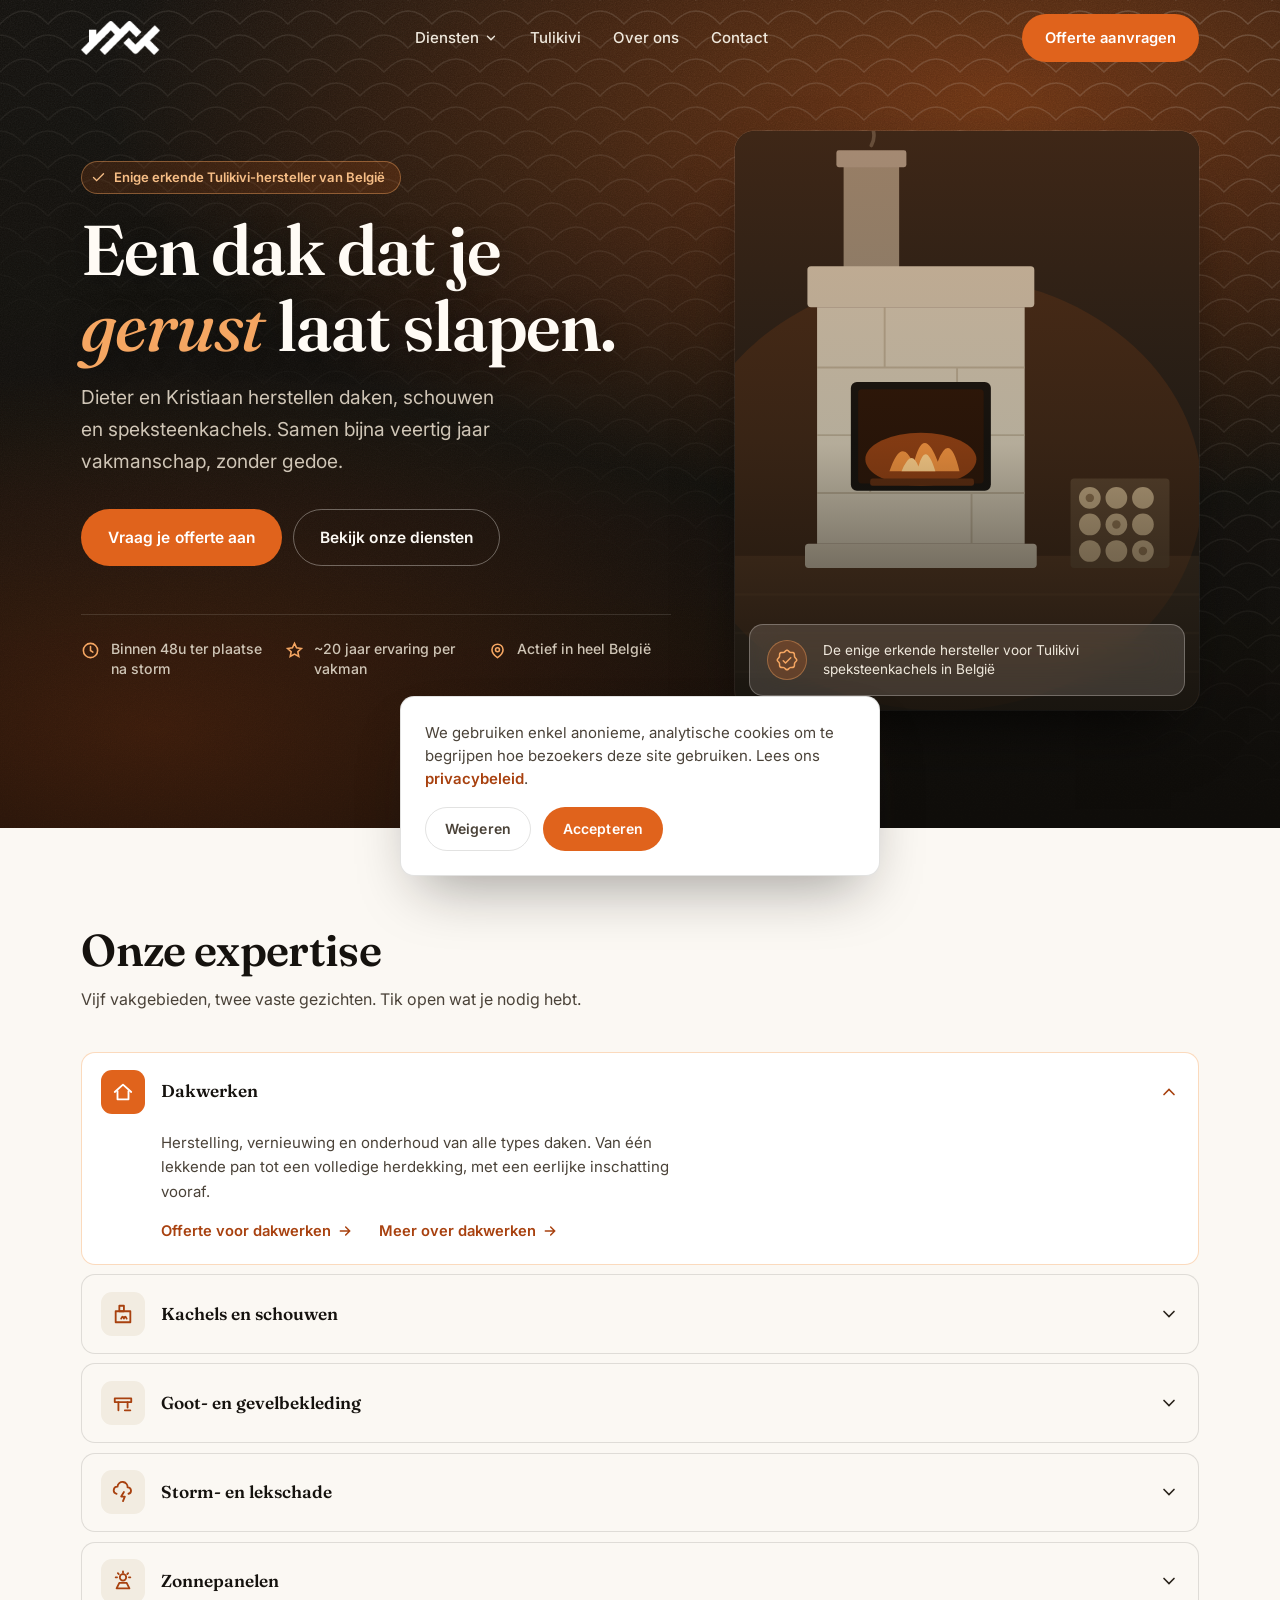
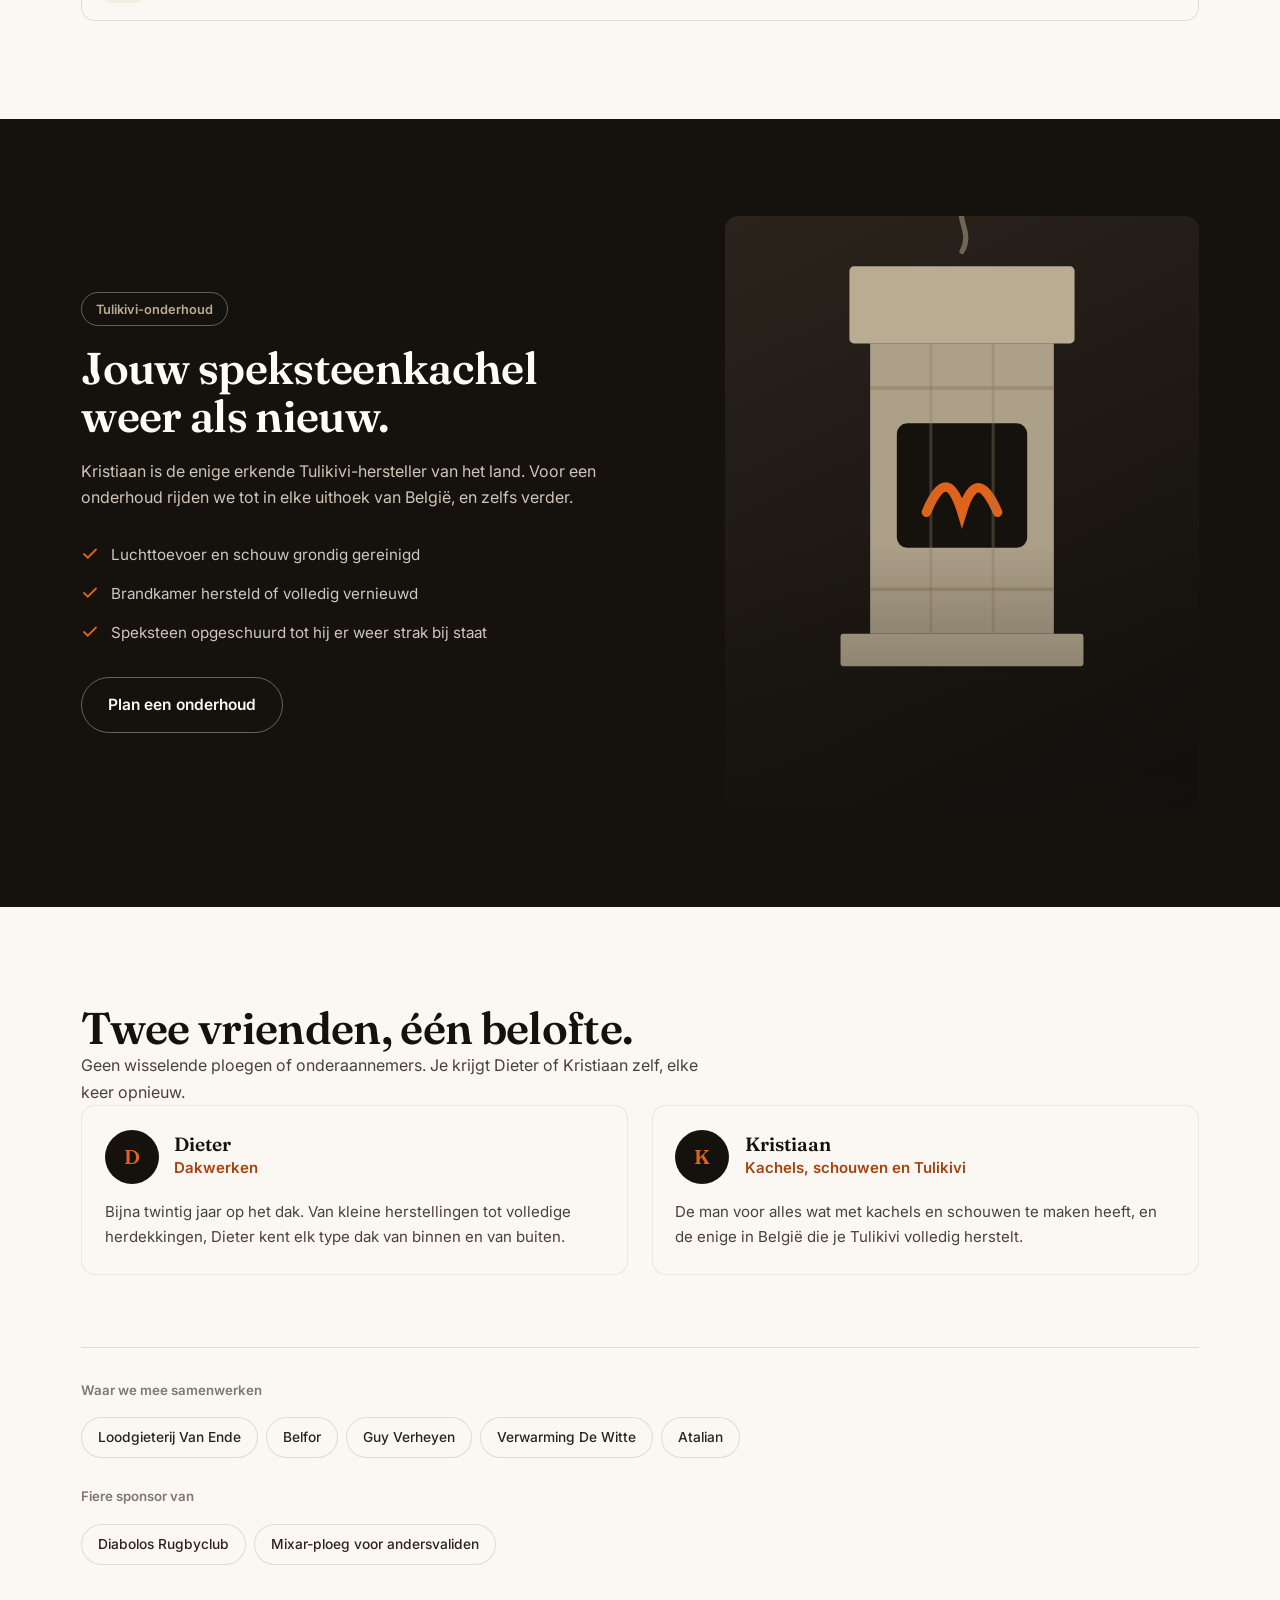
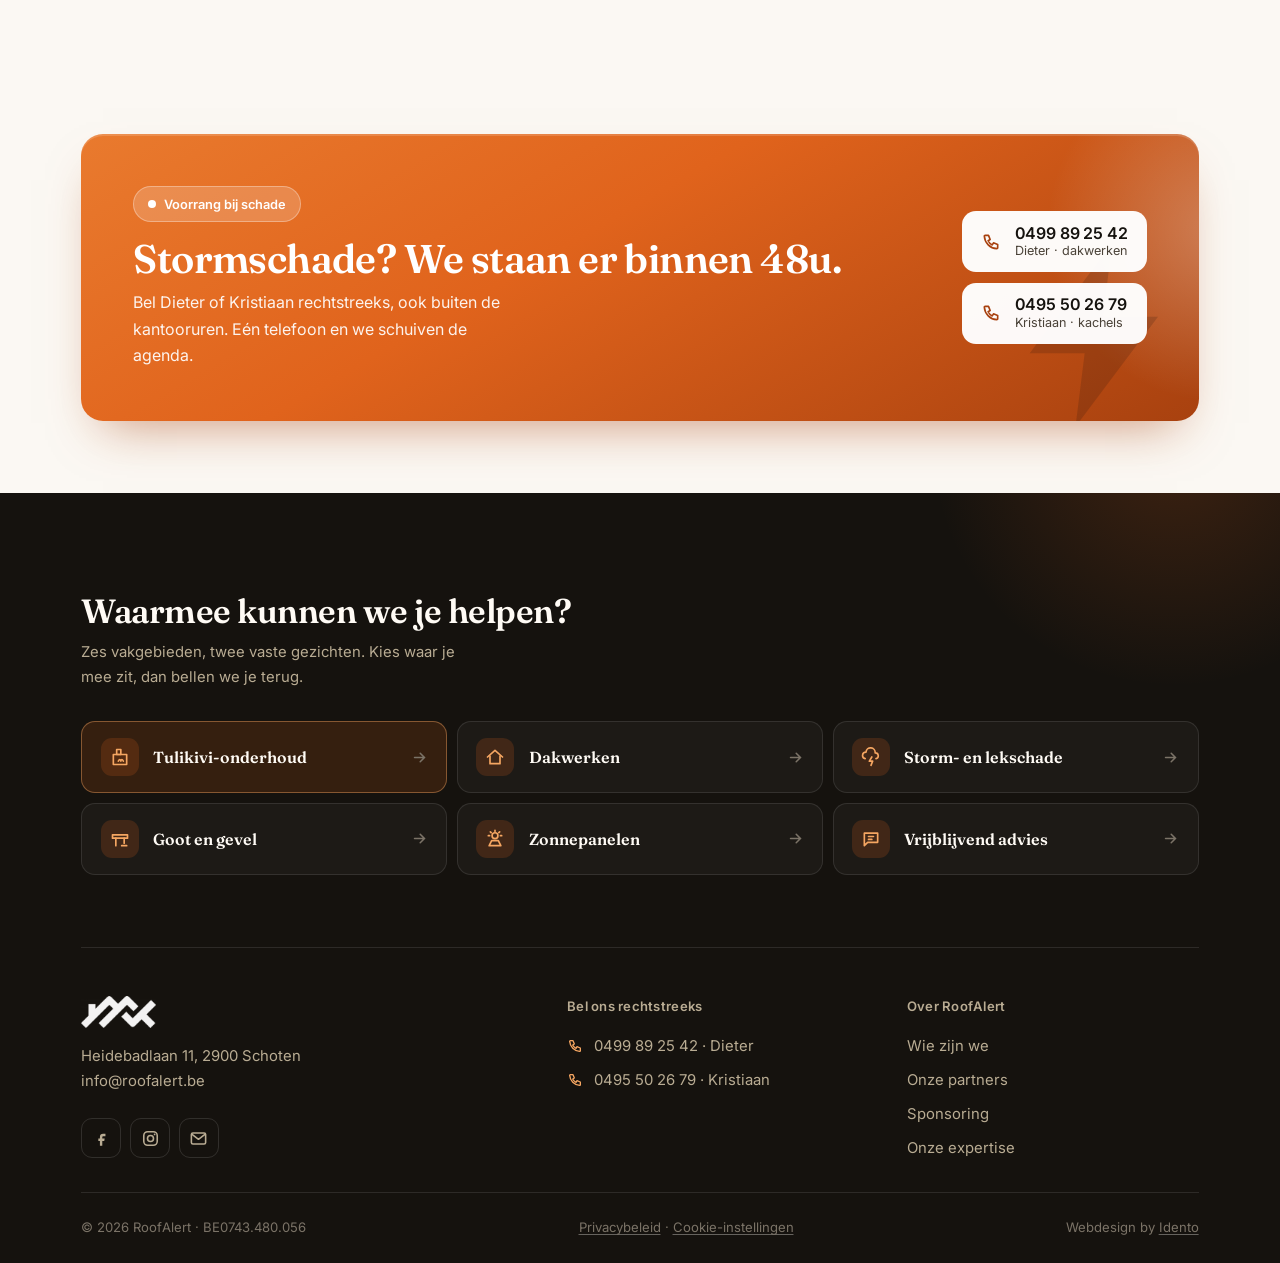
==== commit 16f1ef98: "Make the footer identical on every page, link Idento in the credit line /contact/, /offerte/ and /pr" ====
--- a/index.html
+++ b/index.html
@@ -128,7 +128,7 @@
               <span><b class="mega__t">Zonnepanelen</b><span class="mega__d">Geplaatst samen met je dakwerken, in één beweging</span></span>
             </a>
 
-            <a class="mega__link" href="#contact">
+            <a class="mega__link" href="contact/">
               <span class="mega__ic"><svg viewBox="0 0 24 24" fill="none" stroke="currentColor" stroke-width="2" stroke-linecap="round" stroke-linejoin="round" aria-hidden="true"><path d="M4 5h16v11H8l-4 4z"/><path d="M9 9h6M9 12.5h4"/></svg></span>
               <span><b class="mega__t">Vrijblijvend advies</b><span class="mega__d">Niet zeker wat je nodig hebt? Bel of mail ons gerust</span></span>
             </a>
@@ -136,10 +136,10 @@
         </div>
       </div>
       <a href="diensten/tulikivi-onderhoud/">Tulikivi</a>
-      <a href="#team">Over ons</a>
-      <a href="#contact">Contact</a>
+      <a href="over-ons/">Over ons</a>
+      <a href="contact/">Contact</a>
     </nav>
-    <a href="#contact" class="btn btn-primary hdr__cta">Offerte aanvragen</a>
+    <a href="offerte/" class="btn btn-primary hdr__cta">Offerte aanvragen</a>
     <button class="hdr__burger" id="burgerBtn" type="button" aria-expanded="false" aria-controls="mainNav" aria-label="Menu openen">
       <span></span><span></span><span></span>
     </button>
@@ -164,7 +164,7 @@
       <h1>Een dak dat je <em>gerust</em> laat slapen.</h1>
       <p class="hero__lead">Dieter en Kristiaan herstellen daken, schouwen en speksteenkachels. Samen bijna veertig jaar vakmanschap, zonder gedoe.</p>
       <div class="hero__acts">
-        <a href="#contact" class="btn btn-primary">Vraag je offerte aan</a>
+        <a href="offerte/" class="btn btn-primary">Vraag je offerte aan</a>
         <a href="#diensten" class="btn btn-light">Bekijk onze diensten</a>
       </div>
       <div class="proof">
@@ -258,7 +258,7 @@
       <div class="acc-body"><div class="acc-inner"><div class="acc-pad">
         <p>Herstelling, vernieuwing en onderhoud van alle types daken. Van één lekkende pan tot een volledige herdekking, met een eerlijke inschatting vooraf.</p>
         <div class="acc-links">
-          <a href="#contact" class="acc-link">Offerte voor dakwerken <svg viewBox="0 0 24 24" fill="none" stroke="currentColor" stroke-width="2.2" stroke-linecap="round" aria-hidden="true"><path d="M5 12h13M13 6l6 6-6 6"/></svg></a>
+          <a href="offerte/" class="acc-link">Offerte voor dakwerken <svg viewBox="0 0 24 24" fill="none" stroke="currentColor" stroke-width="2.2" stroke-linecap="round" aria-hidden="true"><path d="M5 12h13M13 6l6 6-6 6"/></svg></a>
           <a href="diensten/dakwerken/" class="acc-link">Meer over dakwerken <svg viewBox="0 0 24 24" fill="none" stroke="currentColor" stroke-width="2.2" stroke-linecap="round" aria-hidden="true"><path d="M5 12h13M13 6l6 6-6 6"/></svg></a>
         </div>
       </div></div></div>
@@ -273,7 +273,7 @@
       <div class="acc-body"><div class="acc-inner"><div class="acc-pad">
         <p>Reiniging, controle en herstelling van schouwen en houtkachels van elk merk. Veilig stoken begint bij een schouw die goed trekt.</p>
         <div class="acc-links">
-          <a href="#contact" class="acc-link">Schouw laten nakijken <svg viewBox="0 0 24 24" fill="none" stroke="currentColor" stroke-width="2.2" stroke-linecap="round" aria-hidden="true"><path d="M5 12h13M13 6l6 6-6 6"/></svg></a>
+          <a href="offerte/" class="acc-link">Schouw laten nakijken <svg viewBox="0 0 24 24" fill="none" stroke="currentColor" stroke-width="2.2" stroke-linecap="round" aria-hidden="true"><path d="M5 12h13M13 6l6 6-6 6"/></svg></a>
           <a href="diensten/kachels-en-schouwen/" class="acc-link">Meer over kachels en schouwen <svg viewBox="0 0 24 24" fill="none" stroke="currentColor" stroke-width="2.2" stroke-linecap="round" aria-hidden="true"><path d="M5 12h13M13 6l6 6-6 6"/></svg></a>
         </div>
       </div></div></div>
@@ -288,7 +288,7 @@
       <div class="acc-body"><div class="acc-inner"><div class="acc-pad">
         <p>Plaatsing en herstelling van gootsystemen en gevelbekleding, zodat regenwater afvoert waar het hoort en je gevel er jaren strak bij blijft.</p>
         <div class="acc-links">
-          <a href="#contact" class="acc-link">Goot of gevel bespreken <svg viewBox="0 0 24 24" fill="none" stroke="currentColor" stroke-width="2.2" stroke-linecap="round" aria-hidden="true"><path d="M5 12h13M13 6l6 6-6 6"/></svg></a>
+          <a href="offerte/" class="acc-link">Goot of gevel bespreken <svg viewBox="0 0 24 24" fill="none" stroke="currentColor" stroke-width="2.2" stroke-linecap="round" aria-hidden="true"><path d="M5 12h13M13 6l6 6-6 6"/></svg></a>
           <a href="diensten/goot-en-gevel/" class="acc-link">Meer over goot en gevel <svg viewBox="0 0 24 24" fill="none" stroke="currentColor" stroke-width="2.2" stroke-linecap="round" aria-hidden="true"><path d="M5 12h13M13 6l6 6-6 6"/></svg></a>
         </div>
       </div></div></div>
@@ -318,7 +318,7 @@
       <div class="acc-body"><div class="acc-inner"><div class="acc-pad">
         <p>Plaatsing van zonnepanelen, meteen samen bekeken met je dakwerken. Eén ploeg, één keer stellingen, één keer op je dak.</p>
         <div class="acc-links">
-          <a href="#contact" class="acc-link">Zonnepanelen bespreken <svg viewBox="0 0 24 24" fill="none" stroke="currentColor" stroke-width="2.2" stroke-linecap="round" aria-hidden="true"><path d="M5 12h13M13 6l6 6-6 6"/></svg></a>
+          <a href="offerte/" class="acc-link">Zonnepanelen bespreken <svg viewBox="0 0 24 24" fill="none" stroke="currentColor" stroke-width="2.2" stroke-linecap="round" aria-hidden="true"><path d="M5 12h13M13 6l6 6-6 6"/></svg></a>
           <a href="diensten/zonnepanelen/" class="acc-link">Meer over zonnepanelen <svg viewBox="0 0 24 24" fill="none" stroke="currentColor" stroke-width="2.2" stroke-linecap="round" aria-hidden="true"><path d="M5 12h13M13 6l6 6-6 6"/></svg></a>
         </div>
       </div></div></div>
@@ -338,7 +338,7 @@
         <li><svg viewBox="0 0 24 24" fill="none" stroke="currentColor" stroke-width="2.4" stroke-linecap="round" aria-hidden="true"><path d="M20 6L9 17l-5-5"/></svg>Brandkamer hersteld of volledig vernieuwd</li>
         <li><svg viewBox="0 0 24 24" fill="none" stroke="currentColor" stroke-width="2.4" stroke-linecap="round" aria-hidden="true"><path d="M20 6L9 17l-5-5"/></svg>Speksteen opgeschuurd tot hij er weer strak bij staat</li>
       </ul>
-      <a href="#contact" class="btn btn-light">Plan een onderhoud</a>
+      <a href="offerte/" class="btn btn-light">Plan een onderhoud</a>
     </div>
     <div class="usp__art reveal">
       <img class="usp__photo" src="https://roofalert.be/wp-content/uploads/2020/11/tulikivi_speksteenkachels_TU1000_9_deco_g.jpg" alt="Tulikivi speksteenkachel na onderhoud" loading="lazy" onerror="this.remove()">
@@ -502,9 +502,9 @@
       <div>
         <h4>Over RoofAlert</h4>
         <ul>
-          <li><a href="#team">Wie zijn we</a></li>
-          <li><a href="#team">Onze partners</a></li>
-          <li><a href="#team">Sponsoring</a></li>
+          <li><a href="over-ons/">Wie zijn we</a></li>
+          <li><a href="over-ons/#partners">Onze partners</a></li>
+          <li><a href="over-ons/#partners">Sponsoring</a></li>
           <li><a href="diensten/">Onze expertise</a></li>
         </ul>
       </div>
@@ -513,14 +513,14 @@
     <div class="ftr__bot">
       <span>© <span id="jaar">2026</span> RoofAlert · BE0743.480.056</span>
       <span><a href="privacy/">Privacybeleid</a> · <a href="#" data-cookie-settings>Cookie-instellingen</a></span>
-      <span>Webdesign by Idento</span>
+      <span>Webdesign by <a href="https://idento.be/" target="_blank" rel="noopener">Idento</a></span>
     </div>
   </div>
 </footer>
 
 <div class="bar">
   <a href="tel:+32499892542" class="btn btn-ghost">Bel ons</a>
-  <a href="#contact" class="btn btn-primary">Offerte</a>
+  <a href="offerte/" class="btn btn-primary">Offerte</a>
 </div>
 
 <script src="assets/js/cookie-consent.js" data-privacy-url="privacy/" defer></script>
--- a/assets/css/components.css
+++ b/assets/css/components.css
@@ -273,6 +273,28 @@
 .quote-attr .dot { width: 5px; height: 5px; border-radius: 50%; background: var(--muted-accent); }
 
 
+/* — Antwoordtijd-notitie boven een formulier (contact + offerte) —
+   min-width:0 op de tekst is nodig omdat een flex-item anders nooit smaller
+   wordt dan zijn langste onafgebroken inhoud, en op smalle schermen de
+   rand van het vak uit duwt in plaats van netjes af te breken. */
+.reply-note {
+  display: flex;
+  align-items: center;
+  gap: var(--sp-3);
+  margin-bottom: var(--sp-5);
+  padding: var(--sp-3) var(--sp-4);
+  background: var(--bg);
+  border-left: 3px solid var(--accent);
+  border-radius: var(--radius-sm);
+  font-size: var(--fs-small);
+  color: var(--text-muted);
+  line-height: 1.5;
+}
+.reply-note svg { flex-shrink: 0; color: var(--accent-ink); }
+.reply-note span { min-width: 0; }
+.reply-note strong { color: var(--text-strong); font-weight: 600; }
+
+
 /* — Contact — */
 .contact-grid {
   display: grid;
@@ -283,6 +305,12 @@
 @media (max-width: 900px) {
   .contact-grid { grid-template-columns: 1fr; }
 }
+/* Een grid-track is standaard nooit smaller dan het minimum-content van
+   zijn breedste kind. Eén onhandig element (hier: een file-input met een
+   eigen, niet-krimpbare "Kies bestanden"-knop) kan zo de hele kolom — en
+   daarmee de pagina — breder maken dan het scherm. min-width:0 laat elk
+   grid-item wél netjes krimpen tot de kolombreedte. */
+.contact-grid > * { min-width: 0; }
 .form-card {
   background: var(--surface-raised);
   border: 1px solid var(--border);
@@ -300,7 +328,7 @@
   text-transform: uppercase;
   color: var(--text-muted);
 }
-.field input, .field textarea {
+.field input, .field textarea, .field select {
   font-family: var(--font-body);
   font-size: var(--fs-body);
   color: var(--text-strong);
@@ -311,12 +339,36 @@
   resize: vertical;
   transition: border-color 0.2s ease, background 0.2s ease;
 }
-.field input:focus, .field textarea:focus {
+.field select { appearance: none; cursor: pointer;
+  background-image: url("data:image/svg+xml,%3Csvg xmlns='http://www.w3.org/2000/svg' viewBox='0 0 24 24' fill='none' stroke='%234A4238' stroke-width='2' stroke-linecap='round'%3E%3Cpath d='M6 9l6 6 6-6'/%3E%3C/svg%3E");
+  background-repeat: no-repeat; background-position: right 0.9rem center; background-size: 16px;
+  padding-right: 2.5rem;
+}
+.field input:focus, .field textarea:focus, .field select:focus {
   outline: 3px solid var(--accent-ring);
   outline-offset: 1px;
   border-color: var(--accent-ink);
-  background: var(--surface-raised);
-}
+  background-color: var(--surface-raised);
+}
+.field input[type="file"] {
+  padding: 0.6rem 0.7rem;
+  font-size: var(--fs-small);
+  cursor: pointer;
+}
+.field input[type="file"]::file-selector-button {
+  font-family: var(--font-body);
+  font-weight: 600;
+  font-size: 0.85rem;
+  color: #fff;
+  background: var(--accent);
+  border: none;
+  border-radius: var(--radius-sm);
+  padding: 0.55rem 0.9rem;
+  margin-right: 0.75rem;
+  cursor: pointer;
+  transition: background 0.2s ease;
+}
+.field input[type="file"]::file-selector-button:hover { background: var(--accent-ink); }
 .form-card .btn-primary { margin-top: var(--sp-6); width: 100%; }
 .form-hint { margin-top: var(--sp-3); font-size: 0.8125rem; color: var(--text-muted); }
 
@@ -341,6 +393,17 @@
   margin: 0 0 0.3rem;
 }
 .info-row a:hover { color: var(--accent-inverse); }
+
+/* Urgente variant: zelfde vak, maar oranje in plaats van donker, voor een
+   melding die boven de rest moet uitspringen (bv. "bel bij stormschade"
+   naast een offerteformulier). Zelfde verloop als .storm-card. */
+.info-card--urgent {
+  background: linear-gradient(150deg, #e97a2e 0%, var(--accent) 42%, var(--accent-ink) 100%);
+  color: #fff;
+}
+.info-card--urgent .info-row svg { color: #fff; }
+.info-card--urgent .info-row h4 { color: rgba(255, 255, 255, 0.8); }
+.info-card--urgent .info-row p { color: rgba(255, 255, 255, 0.92); }
 .hours-table { width: 100%; border-collapse: collapse; font-size: var(--fs-small); }
 .hours-table th {
   text-align: left;
